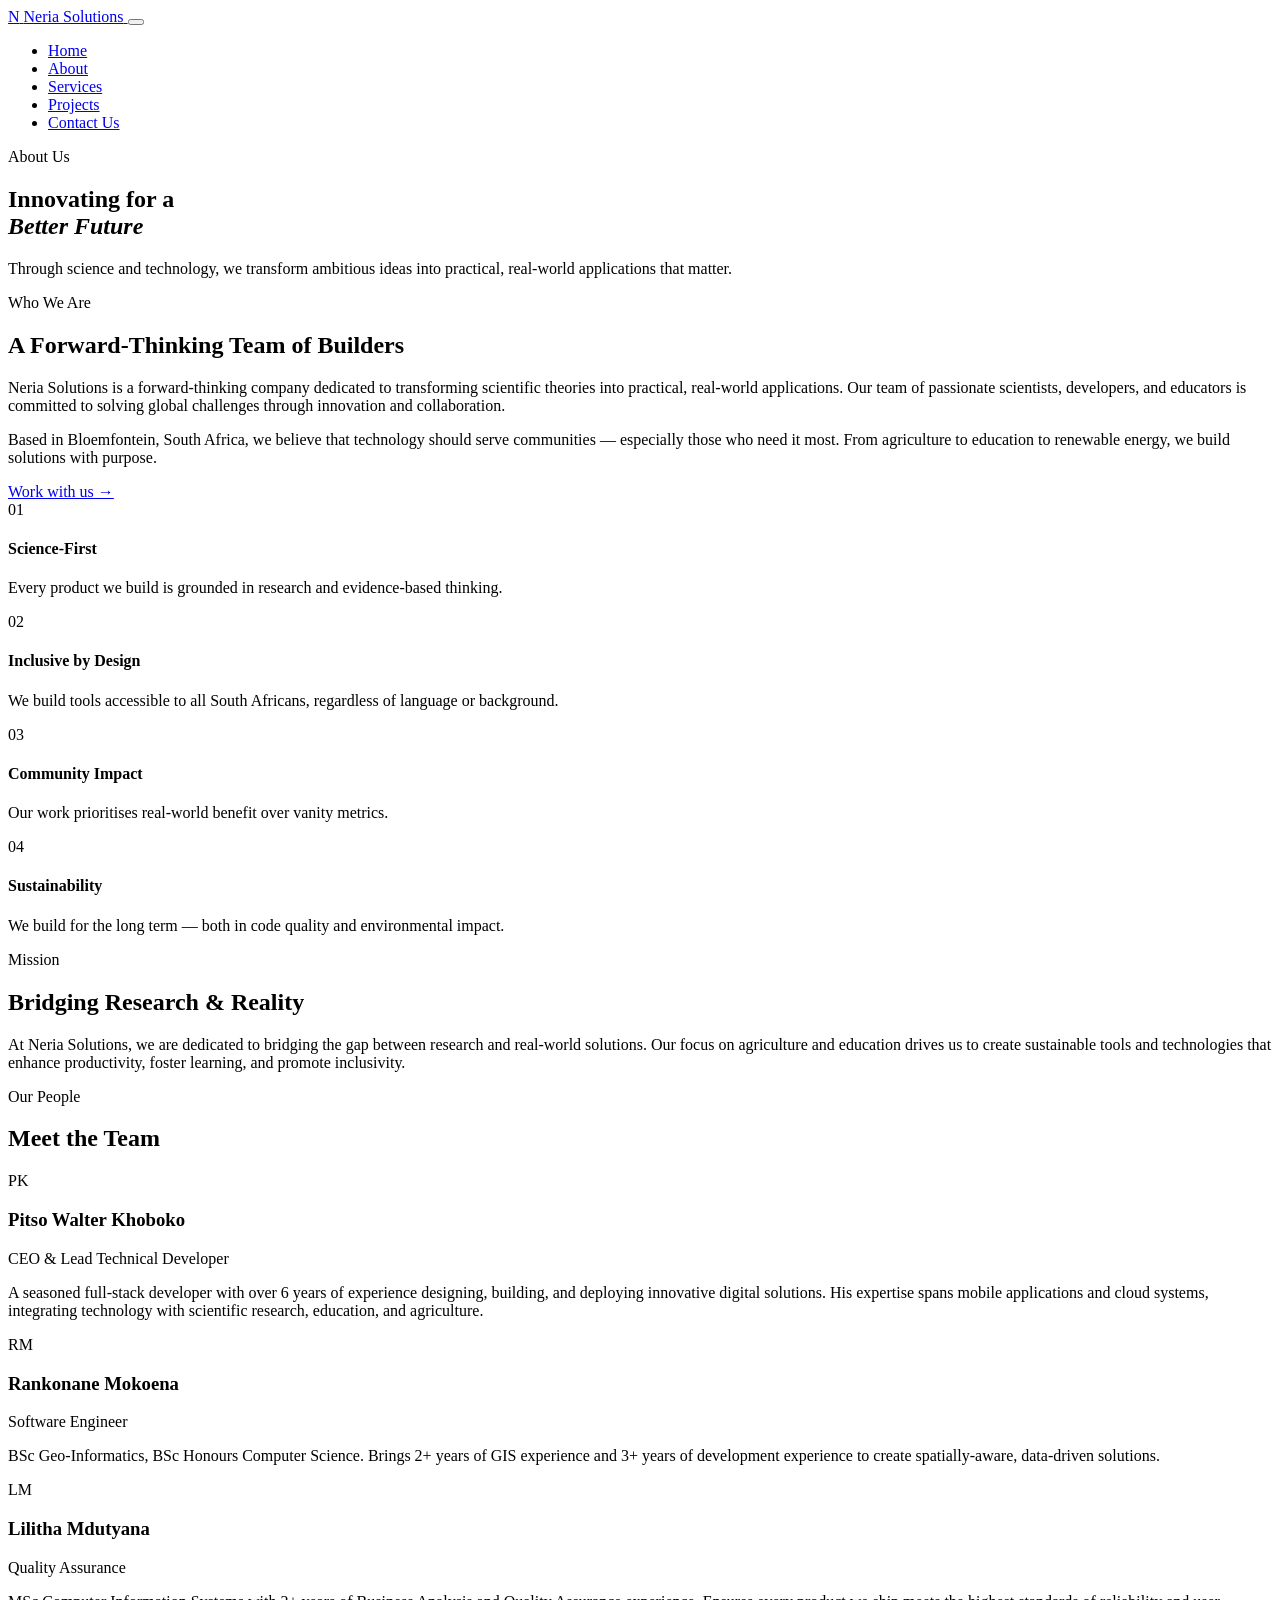
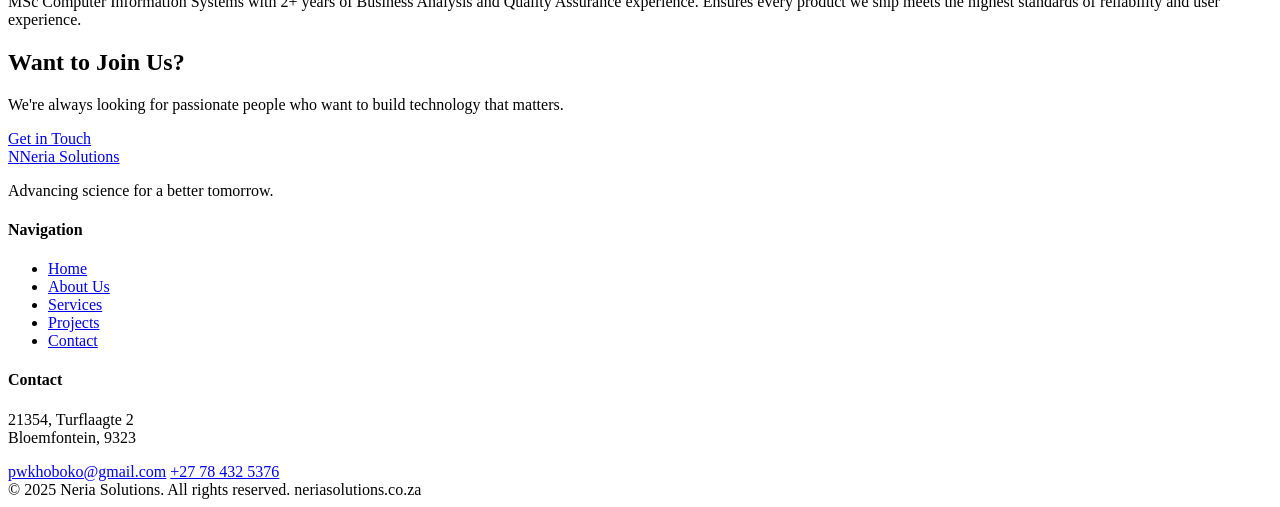
==== about.html @ 93ab5133 "Update about.html" ====
<!DOCTYPE html>
<html lang="en">
<head>
  <meta charset="UTF-8" />
  <meta name="viewport" content="width=device-width, initial-scale=1.0"/>
  <title>About Us — Neria Solutions</title>
  <link rel="preconnect" href="https://fonts.googleapis.com">
  <link href="https://fonts.googleapis.com/css2?family=Cormorant+Garamond:wght@300;400;600&family=DM+Sans:wght@300;400;500&family=DM+Mono:wght@400&display=swap" rel="stylesheet">
  <link rel="stylesheet" href="styles.css">
</head>
<body>

  <nav class="nav" id="nav">
    <a href="index.html" class="nav-logo">
      <span class="logo-mark">N</span>
      <span class="logo-text">Neria Solutions</span>
    </a>
    <button class="nav-toggle" id="navToggle" aria-label="Menu">
      <span></span><span></span><span></span>
    </button>
    <ul class="nav-links" id="navLinks">
      <li><a href="index.html">Home</a></li>
      <li><a href="about.html" class="active">About</a></li>
      <li><a href="services.html">Services</a></li>
      <li><a href="projects.html">Projects</a></li>
      <li><a href="contact.html" class="nav-cta">Contact Us</a></li>
    </ul>
  </nav>

  <section class="page-hero">
    <div class="container">
      <div class="page-hero-eyebrow">
        <span class="label-line"></span>
        About Us
      </div>
      <h1>Innovating for a<br><em>Better Future</em></h1>
      <p class="page-hero-sub">Through science and technology, we transform ambitious ideas into practical, real-world applications that matter.</p>
    </div>
  </section>

  <section class="about-section">
    <div class="container">
      <div class="about-intro-grid">
        <div class="about-intro-text">
          <div class="section-label"><span class="label-line"></span>Who We Are</div>
          <h2>A Forward-Thinking Team of Builders</h2>
          <p>Neria Solutions is a forward-thinking company dedicated to transforming scientific theories into practical, real-world applications. Our team of passionate scientists, developers, and educators is committed to solving global challenges through innovation and collaboration.</p>
          <p>Based in Bloemfontein, South Africa, we believe that technology should serve communities — especially those who need it most. From agriculture to education to renewable energy, we build solutions with purpose.</p>
          <a href="contact.html" class="text-link" style="margin-top: 8px;">Work with us →</a>
        </div>
        <div class="about-values">
          <div class="value-item">
            <span class="value-num">01</span>
            <div>
              <h4>Science-First</h4>
              <p>Every product we build is grounded in research and evidence-based thinking.</p>
            </div>
          </div>
          <div class="value-item">
            <span class="value-num">02</span>
            <div>
              <h4>Inclusive by Design</h4>
              <p>We build tools accessible to all South Africans, regardless of language or background.</p>
            </div>
          </div>
          <div class="value-item">
            <span class="value-num">03</span>
            <div>
              <h4>Community Impact</h4>
              <p>Our work prioritises real-world benefit over vanity metrics.</p>
            </div>
          </div>
          <div class="value-item">
            <span class="value-num">04</span>
            <div>
              <h4>Sustainability</h4>
              <p>We build for the long term — both in code quality and environmental impact.</p>
            </div>
          </div>
        </div>
      </div>
    </div>
  </section>

  <!-- MISSION -->
  <section class="mission" style="padding-top: 0;">
    <div class="container">
      <div class="mission-grid">
        <div class="mission-label">
          <span class="label-line"></span>
          Mission
        </div>
        <div class="mission-body">
          <h2 class="section-title">Bridging Research & Reality</h2>
          <p class="mission-text">
            At Neria Solutions, we are dedicated to bridging the gap between research and real-world solutions. Our focus on agriculture and education drives us to create sustainable tools and technologies that enhance productivity, foster learning, and promote inclusivity.
          </p>
        </div>
      </div>
    </div>
  </section>

  <!-- TEAM -->
  <section class="team-section">
    <div class="container">
      <div class="section-label"><span class="label-line"></span>Our People</div>
      <h2 class="section-title">Meet the Team</h2>
      <div class="team-grid">
        <div class="team-card">
          <div class="team-avatar">PK</div>
          <h3>Pitso Walter Khoboko</h3>
          <div class="team-role">CEO & Lead Technical Developer</div>
          <p>A seasoned full-stack developer with over 6 years of experience designing, building, and deploying innovative digital solutions. His expertise spans mobile applications and cloud systems, integrating technology with scientific research, education, and agriculture.</p>
        </div>
        <div class="team-card">
          <div class="team-avatar">RM</div>
          <h3>Rankonane Mokoena</h3>
          <div class="team-role">Software Engineer</div>
          <p>BSc Geo-Informatics, BSc Honours Computer Science. Brings 2+ years of GIS experience and 3+ years of development experience to create spatially-aware, data-driven solutions.</p>
        </div>
        <div class="team-card">
          <div class="team-avatar">LM</div>
          <h3>Lilitha Mdutyana</h3>
          <div class="team-role">Quality Assurance</div>
          <p>MSc Computer Information Systems with 2+ years of Business Analysis and Quality Assurance experience. Ensures every product we ship meets the highest standards of reliability and user experience.</p>
        </div>
      </div>
    </div>
  </section>

  <section class="cta-section">
    <div class="container">
      <div class="cta-box">
        <div class="cta-orb"></div>
        <h2>Want to Join Us?</h2>
        <p>We're always looking for passionate people who want to build technology that matters.</p>
        <a href="contact.html" class="btn-primary btn-light">Get in Touch</a>
      </div>
    </div>
  </section>

  <footer class="footer">
    <div class="container">
      <div class="footer-grid">
        <div class="footer-brand">
          <a href="index.html" class="nav-logo"><span class="logo-mark">N</span><span class="logo-text">Neria Solutions</span></a>
          <p>Advancing science for a better tomorrow.</p>
        </div>
        <div class="footer-links">
          <h4>Navigation</h4>
          <ul>
            <li><a href="index.html">Home</a></li>
            <li><a href="about.html">About Us</a></li>
            <li><a href="services.html">Services</a></li>
            <li><a href="projects.html">Projects</a></li>
            <li><a href="contact.html">Contact</a></li>
          </ul>
        </div>
        <div class="footer-contact">
          <h4>Contact</h4>
          <p>21354, Turflaagte 2<br>Bloemfontein, 9323</p>
          <a href="mailto:pwkhoboko@gmail.com">pwkhoboko@gmail.com</a>
          <a href="tel:+27784325376">+27 78 432 5376</a>
        </div>
      </div>
      <div class="footer-bottom">
        <span>© 2025 Neria Solutions. All rights reserved.</span>
        <span>neriasolutions.co.za</span>
      </div>
    </div>
  </footer>

  <script src="main.js"></script>
</body>
</html>
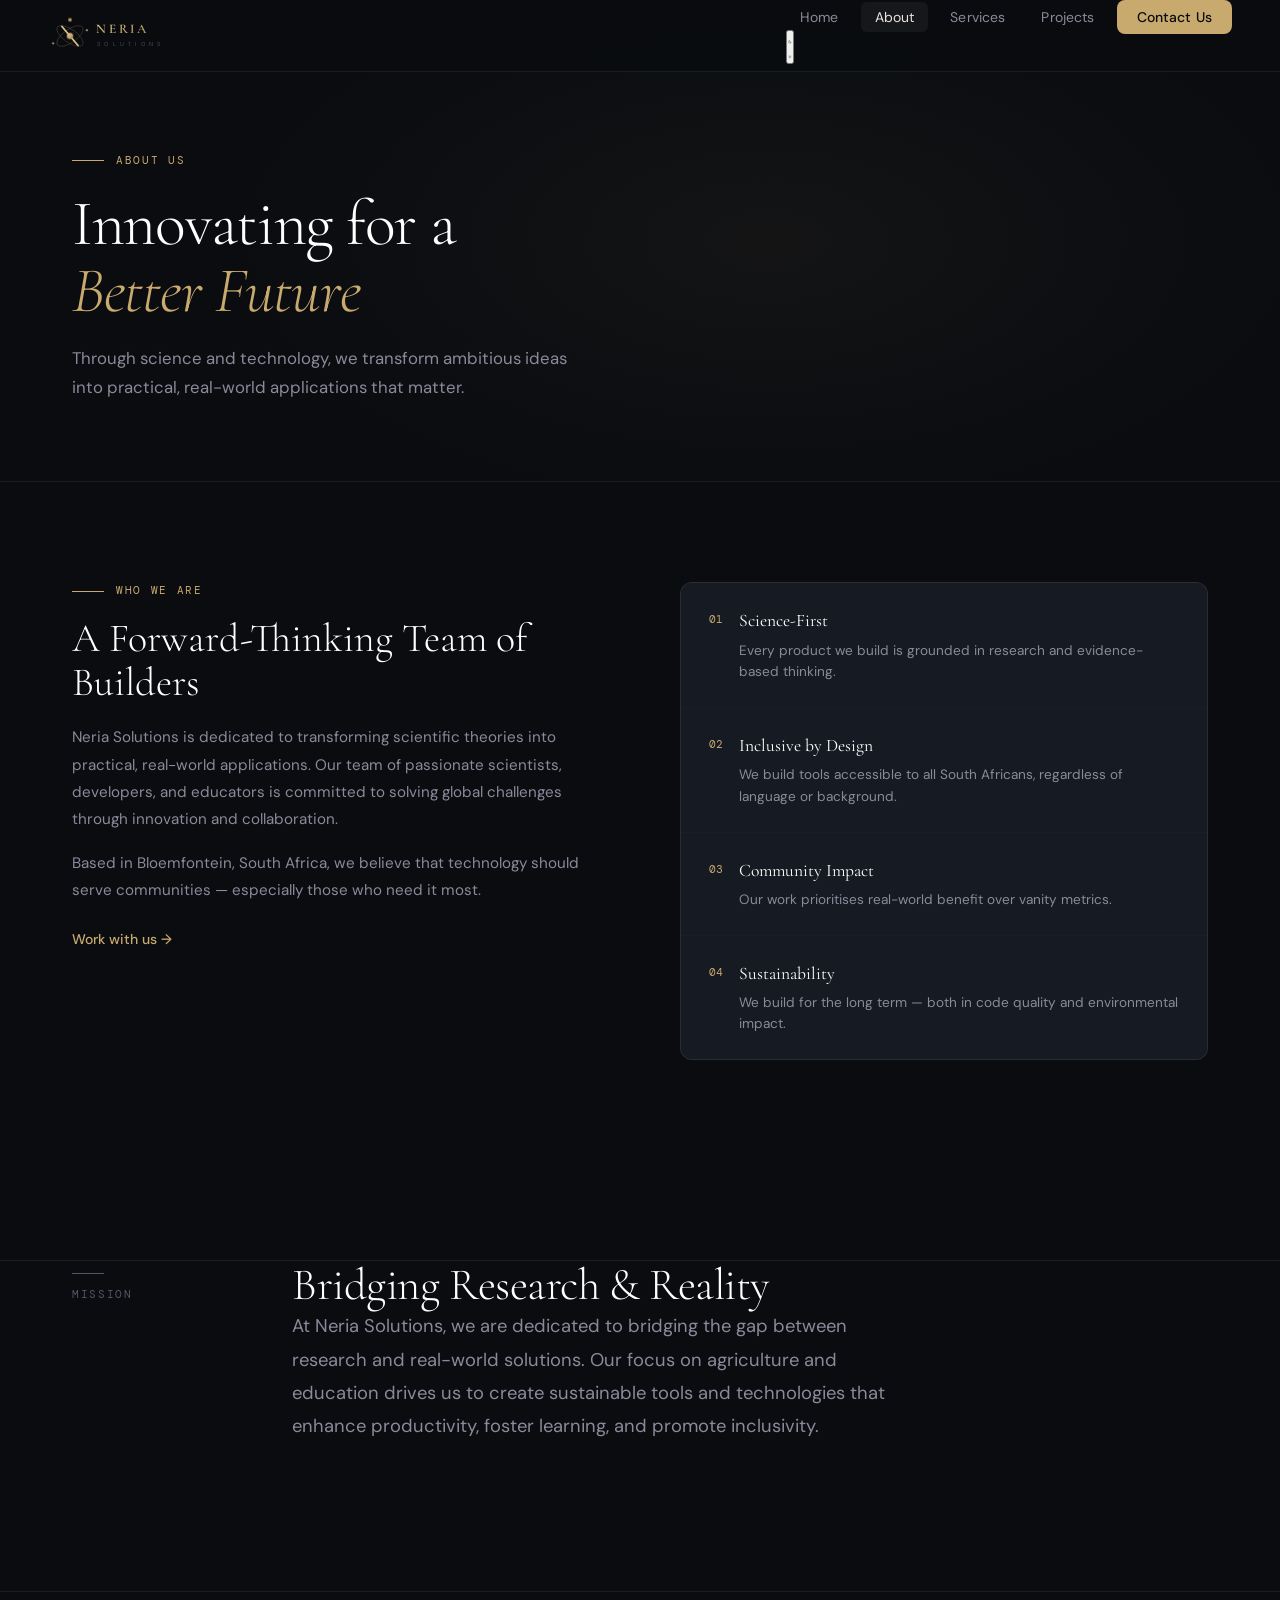
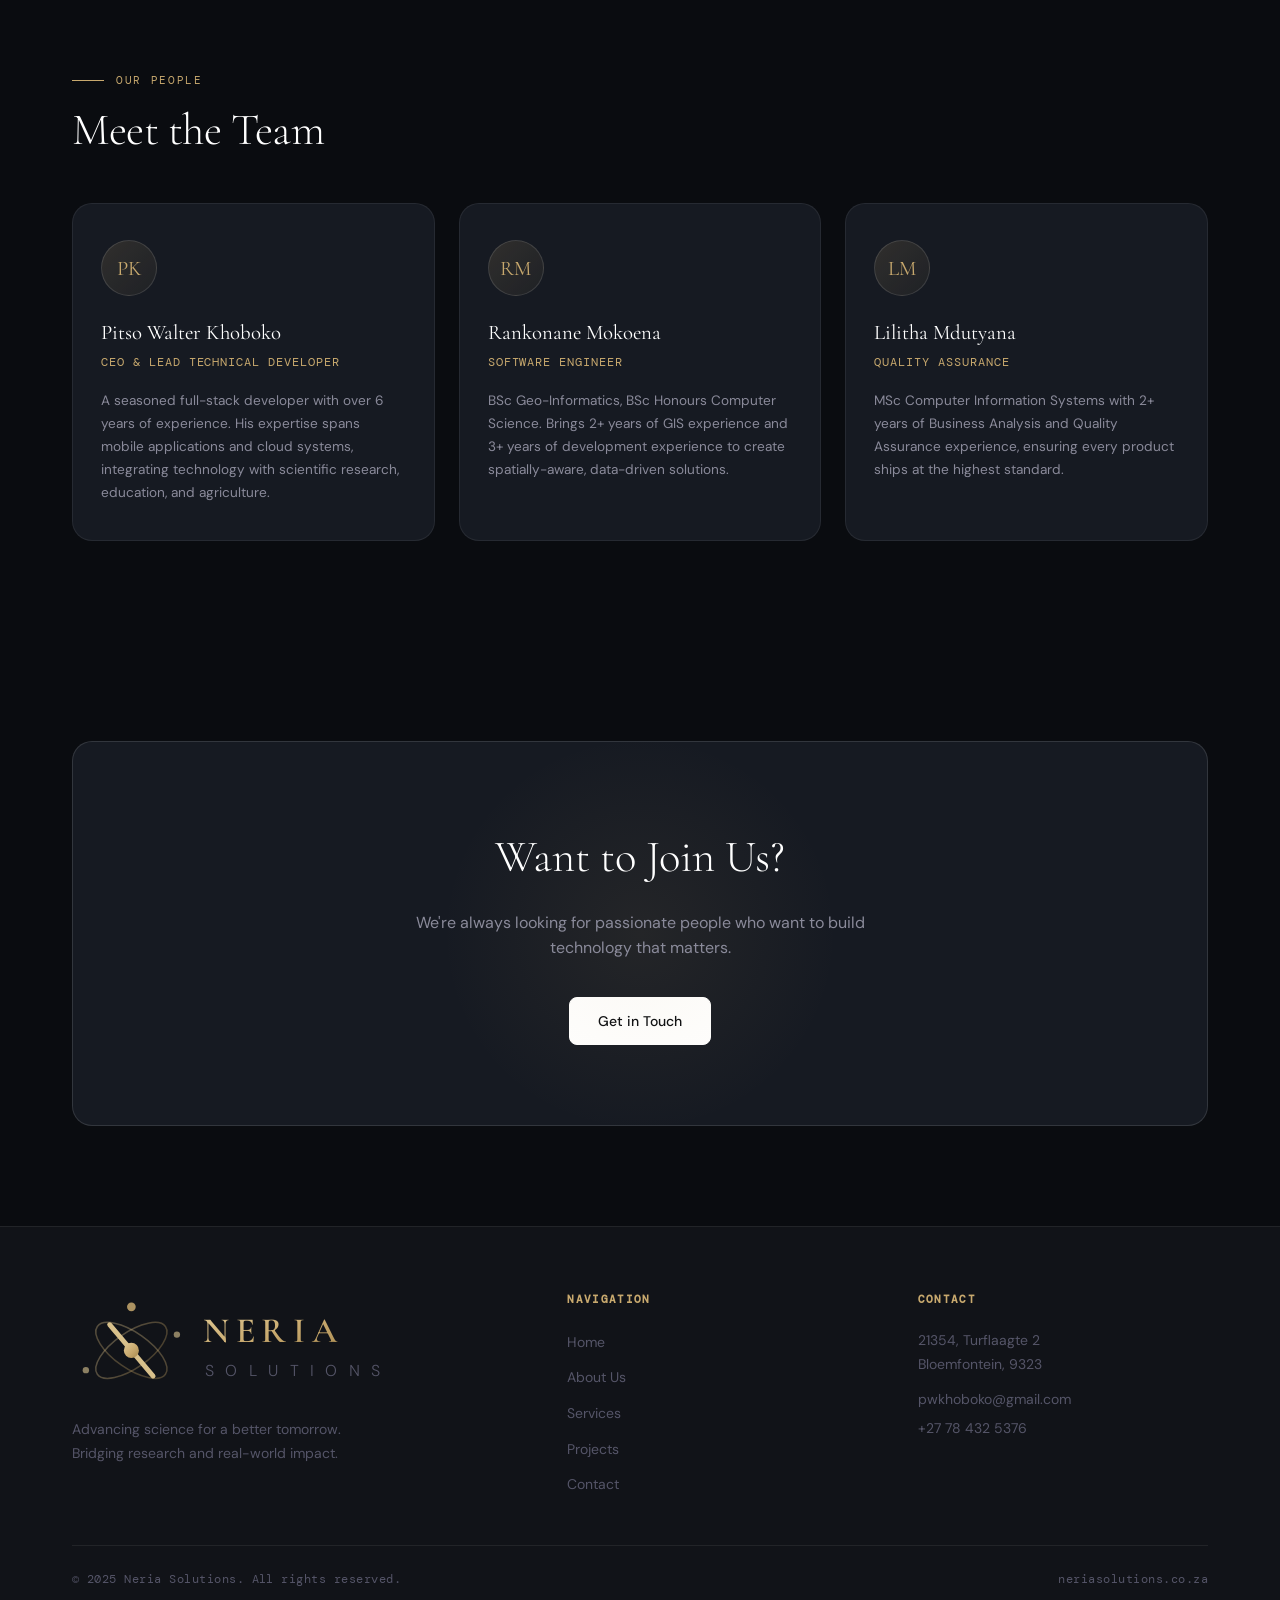
==== commit 9e642916: "Update about.html" ====
--- a/about.html
+++ b/about.html
@@ -1,38 +1,57 @@
 <!DOCTYPE html>
-<html lang="en">
+<html lang="en" data-theme="dark">
 <head>
-  <meta charset="UTF-8" />
+  <meta charset="UTF-8"/>
   <meta name="viewport" content="width=device-width, initial-scale=1.0"/>
   <title>About Us — Neria Solutions</title>
   <link rel="preconnect" href="https://fonts.googleapis.com">
-  <link href="https://fonts.googleapis.com/css2?family=Cormorant+Garamond:wght@300;400;600&family=DM+Sans:wght@300;400;500&family=DM+Mono:wght@400&display=swap" rel="stylesheet">
+  <link href="https://fonts.googleapis.com/css2?family=Cormorant+Garamond:ital,wght@0,300;0,400;0,600;1,300;1,400&family=DM+Sans:wght@300;400;500&family=DM+Mono:wght@400&display=swap" rel="stylesheet">
   <link rel="stylesheet" href="styles.css">
+  <script>
+    (function(){var t=localStorage.getItem('neria-theme');if(t)document.documentElement.setAttribute('data-theme',t);else if(!window.matchMedia('(prefers-color-scheme: dark)').matches)document.documentElement.setAttribute('data-theme','light');})();
+  </script>
 </head>
 <body>
-
   <nav class="nav" id="nav">
-    <a href="index.html" class="nav-logo">
-      <span class="logo-mark">N</span>
-      <span class="logo-text">Neria Solutions</span>
+    <a href="index.html" class="nav-logo" aria-label="Neria Solutions">
+      <svg xmlns="http://www.w3.org/2000/svg" viewBox="0 0 220 60" fill="none" style="height:44px;width:auto">
+        <defs>
+          <linearGradient id="g1" x1="0%" y1="0%" x2="100%" y2="100%"><stop offset="0%" stop-color="#e0c994"/><stop offset="55%" stop-color="#c8a96e"/><stop offset="100%" stop-color="#a8894e"/></linearGradient>
+          <linearGradient id="g2" x1="0%" y1="100%" x2="100%" y2="0%"><stop offset="0%" stop-color="#c8a96e"/><stop offset="100%" stop-color="#e8d8a8"/></linearGradient>
+          <filter id="glow2"><feGaussianBlur stdDeviation="1.2" result="blur"/><feMerge><feMergeNode in="blur"/><feMergeNode in="SourceGraphic"/></feMerge></filter>
+        </defs>
+        <ellipse cx="30" cy="30" rx="21" ry="9" stroke="url(#g1)" stroke-width="0.75" opacity="0.35" transform="rotate(-35 30 30)"/>
+        <ellipse cx="30" cy="30" rx="21" ry="9" stroke="url(#g1)" stroke-width="0.75" opacity="0.35" transform="rotate(35 30 30)"/>
+        <line x1="19" y1="17" x2="19" y2="43" stroke="url(#g1)" stroke-width="2.4" stroke-linecap="round"/>
+        <line x1="19" y1="17" x2="41" y2="43" stroke="url(#g2)" stroke-width="2.4" stroke-linecap="round"/>
+        <line x1="41" y1="17" x2="41" y2="43" stroke="url(#g1)" stroke-width="2.4" stroke-linecap="round"/>
+        <circle cx="30" cy="30" r="3.8" fill="url(#g1)" filter="url(#glow2)"/>
+        <circle cx="30" cy="8" r="2.2" fill="#c8a96e" opacity="0.85" filter="url(#glow2)"/>
+        <circle cx="53" cy="22" r="1.6" fill="#e0c994" opacity="0.6"/>
+        <circle cx="7" cy="40" r="1.6" fill="#e0c994" opacity="0.6"/>
+        <text x="66" y="26" font-family="'Cormorant Garamond',Georgia,serif" font-size="18" font-weight="600" letter-spacing="3.5" fill="url(#g1)">NERIA</text>
+        <line x1="66" y1="31" x2="210" y2="31" stroke="url(#g1)" stroke-width="0.4" opacity="0.45"/>
+        <text x="67" y="43" font-family="'DM Sans',Helvetica,sans-serif" font-size="8" font-weight="300" letter-spacing="5.8" fill="var(--text-dim)">SOLUTIONS</text>
+      </svg>
     </a>
-    <button class="nav-toggle" id="navToggle" aria-label="Menu">
-      <span></span><span></span><span></span>
-    </button>
-    <ul class="nav-links" id="navLinks">
-      <li><a href="index.html">Home</a></li>
-      <li><a href="about.html" class="active">About</a></li>
-      <li><a href="services.html">Services</a></li>
-      <li><a href="projects.html">Projects</a></li>
-      <li><a href="contact.html" class="nav-cta">Contact Us</a></li>
-    </ul>
+    <div class="nav-right">
+      <ul class="nav-links" id="navLinks">
+        <li><a href="index.html" >Home</a></li>
+        <li><a href="about.html" class="active">About</a></li>
+        <li><a href="services.html" >Services</a></li>
+        <li><a href="projects.html" >Projects</a></li>
+        <li><a href="contact.html" class="nav-cta">Contact Us</a></li>
+      </ul>
+      <button class="theme-toggle" aria-label="Toggle theme">
+        <svg class="icon-moon" viewBox="0 0 24 24" fill="none" stroke="currentColor" stroke-width="1.8"><path d="M21 12.79A9 9 0 1111.21 3 7 7 0 0021 12.79z"/></svg>
+        <svg class="icon-sun" viewBox="0 0 24 24" fill="none" stroke="currentColor" stroke-width="1.8"><circle cx="12" cy="12" r="5"/><line x1="12" y1="1" x2="12" y2="3"/><line x1="12" y1="21" x2="12" y2="23"/><line x1="4.22" y1="4.22" x2="5.64" y2="5.64"/><line x1="18.36" y1="18.36" x2="19.78" y2="19.78"/><line x1="1" y1="12" x2="3" y2="12"/><line x1="21" y1="12" x2="23" y2="12"/><line x1="4.22" y1="19.78" x2="5.64" y2="18.36"/><line x1="18.36" y1="5.64" x2="19.78" y2="4.22"/></svg>
+      </button>
+      <button class="nav-toggle" id="navToggle" aria-label="Menu"><span></span><span></span><span></span></button>
+    </div>
   </nav>
-
   <section class="page-hero">
     <div class="container">
-      <div class="page-hero-eyebrow">
-        <span class="label-line"></span>
-        About Us
-      </div>
+      <div class="page-hero-eyebrow"><span class="label-line"></span>About Us</div>
       <h1>Innovating for a<br><em>Better Future</em></h1>
       <p class="page-hero-sub">Through science and technology, we transform ambitious ideas into practical, real-world applications that matter.</p>
     </div>
@@ -44,63 +63,32 @@
         <div class="about-intro-text">
           <div class="section-label"><span class="label-line"></span>Who We Are</div>
           <h2>A Forward-Thinking Team of Builders</h2>
-          <p>Neria Solutions is a forward-thinking company dedicated to transforming scientific theories into practical, real-world applications. Our team of passionate scientists, developers, and educators is committed to solving global challenges through innovation and collaboration.</p>
-          <p>Based in Bloemfontein, South Africa, we believe that technology should serve communities — especially those who need it most. From agriculture to education to renewable energy, we build solutions with purpose.</p>
-          <a href="contact.html" class="text-link" style="margin-top: 8px;">Work with us →</a>
+          <p>Neria Solutions is dedicated to transforming scientific theories into practical, real-world applications. Our team of passionate scientists, developers, and educators is committed to solving global challenges through innovation and collaboration.</p>
+          <p>Based in Bloemfontein, South Africa, we believe that technology should serve communities — especially those who need it most.</p>
+          <a href="contact.html" class="text-link" style="margin-top:8px">Work with us →</a>
         </div>
         <div class="about-values">
-          <div class="value-item">
-            <span class="value-num">01</span>
-            <div>
-              <h4>Science-First</h4>
-              <p>Every product we build is grounded in research and evidence-based thinking.</p>
-            </div>
-          </div>
-          <div class="value-item">
-            <span class="value-num">02</span>
-            <div>
-              <h4>Inclusive by Design</h4>
-              <p>We build tools accessible to all South Africans, regardless of language or background.</p>
-            </div>
-          </div>
-          <div class="value-item">
-            <span class="value-num">03</span>
-            <div>
-              <h4>Community Impact</h4>
-              <p>Our work prioritises real-world benefit over vanity metrics.</p>
-            </div>
-          </div>
-          <div class="value-item">
-            <span class="value-num">04</span>
-            <div>
-              <h4>Sustainability</h4>
-              <p>We build for the long term — both in code quality and environmental impact.</p>
-            </div>
-          </div>
+          <div class="value-item"><span class="value-num">01</span><div><h4>Science-First</h4><p>Every product we build is grounded in research and evidence-based thinking.</p></div></div>
+          <div class="value-item"><span class="value-num">02</span><div><h4>Inclusive by Design</h4><p>We build tools accessible to all South Africans, regardless of language or background.</p></div></div>
+          <div class="value-item"><span class="value-num">03</span><div><h4>Community Impact</h4><p>Our work prioritises real-world benefit over vanity metrics.</p></div></div>
+          <div class="value-item"><span class="value-num">04</span><div><h4>Sustainability</h4><p>We build for the long term — both in code quality and environmental impact.</p></div></div>
         </div>
       </div>
     </div>
   </section>
 
-  <!-- MISSION -->
-  <section class="mission" style="padding-top: 0;">
+  <section class="mission" style="padding-top:0">
     <div class="container">
       <div class="mission-grid">
-        <div class="mission-label">
-          <span class="label-line"></span>
-          Mission
-        </div>
+        <div class="mission-label"><span class="label-line"></span>Mission</div>
         <div class="mission-body">
           <h2 class="section-title">Bridging Research & Reality</h2>
-          <p class="mission-text">
-            At Neria Solutions, we are dedicated to bridging the gap between research and real-world solutions. Our focus on agriculture and education drives us to create sustainable tools and technologies that enhance productivity, foster learning, and promote inclusivity.
-          </p>
+          <p class="mission-text">At Neria Solutions, we are dedicated to bridging the gap between research and real-world solutions. Our focus on agriculture and education drives us to create sustainable tools and technologies that enhance productivity, foster learning, and promote inclusivity.</p>
         </div>
       </div>
     </div>
   </section>
 
-  <!-- TEAM -->
   <section class="team-section">
     <div class="container">
       <div class="section-label"><span class="label-line"></span>Our People</div>
@@ -110,7 +98,7 @@
           <div class="team-avatar">PK</div>
           <h3>Pitso Walter Khoboko</h3>
           <div class="team-role">CEO & Lead Technical Developer</div>
-          <p>A seasoned full-stack developer with over 6 years of experience designing, building, and deploying innovative digital solutions. His expertise spans mobile applications and cloud systems, integrating technology with scientific research, education, and agriculture.</p>
+          <p>A seasoned full-stack developer with over 6 years of experience. His expertise spans mobile applications and cloud systems, integrating technology with scientific research, education, and agriculture.</p>
         </div>
         <div class="team-card">
           <div class="team-avatar">RM</div>
@@ -122,7 +110,7 @@
           <div class="team-avatar">LM</div>
           <h3>Lilitha Mdutyana</h3>
           <div class="team-role">Quality Assurance</div>
-          <p>MSc Computer Information Systems with 2+ years of Business Analysis and Quality Assurance experience. Ensures every product we ship meets the highest standards of reliability and user experience.</p>
+          <p>MSc Computer Information Systems with 2+ years of Business Analysis and Quality Assurance experience, ensuring every product ships at the highest standard.</p>
         </div>
       </div>
     </div>
@@ -143,8 +131,24 @@
     <div class="container">
       <div class="footer-grid">
         <div class="footer-brand">
-          <a href="index.html" class="nav-logo"><span class="logo-mark">N</span><span class="logo-text">Neria Solutions</span></a>
-          <p>Advancing science for a better tomorrow.</p>
+          <a href="index.html" aria-label="Neria Solutions">
+            <svg xmlns="http://www.w3.org/2000/svg" viewBox="0 0 220 60" fill="none" class="footer-logo">
+              <defs><linearGradient id="fg1" x1="0%" y1="0%" x2="100%" y2="100%"><stop offset="0%" stop-color="#e0c994"/><stop offset="55%" stop-color="#c8a96e"/><stop offset="100%" stop-color="#a8894e"/></linearGradient><linearGradient id="fg2" x1="0%" y1="100%" x2="100%" y2="0%"><stop offset="0%" stop-color="#c8a96e"/><stop offset="100%" stop-color="#e8d8a8"/></linearGradient></defs>
+              <ellipse cx="30" cy="30" rx="21" ry="9" stroke="url(#fg1)" stroke-width="0.75" opacity="0.35" transform="rotate(-35 30 30)"/>
+              <ellipse cx="30" cy="30" rx="21" ry="9" stroke="url(#fg1)" stroke-width="0.75" opacity="0.35" transform="rotate(35 30 30)"/>
+              <line x1="19" y1="17" x2="19" y2="43" stroke="url(#fg1)" stroke-width="2.4" stroke-linecap="round"/>
+              <line x1="19" y1="17" x2="41" y2="43" stroke="url(#fg2)" stroke-width="2.4" stroke-linecap="round"/>
+              <line x1="41" y1="17" x2="41" y2="43" stroke="url(#fg1)" stroke-width="2.4" stroke-linecap="round"/>
+              <circle cx="30" cy="30" r="3.8" fill="url(#fg1)"/>
+              <circle cx="30" cy="8" r="2.2" fill="#c8a96e" opacity="0.85"/>
+              <circle cx="53" cy="22" r="1.6" fill="#e0c994" opacity="0.6"/>
+              <circle cx="7" cy="40" r="1.6" fill="#e0c994" opacity="0.6"/>
+              <text x="66" y="26" font-family="'Cormorant Garamond',Georgia,serif" font-size="18" font-weight="600" letter-spacing="3.5" fill="url(#fg1)">NERIA</text>
+              <line x1="66" y1="31" x2="210" y2="31" stroke="url(#fg1)" stroke-width="0.4" opacity="0.45"/>
+              <text x="67" y="43" font-family="'DM Sans',Helvetica,sans-serif" font-size="8" font-weight="300" letter-spacing="5.8" fill="var(--text-dim)">SOLUTIONS</text>
+            </svg>
+          </a>
+          <p>Advancing science for a better tomorrow. Bridging research and real-world impact.</p>
         </div>
         <div class="footer-links">
           <h4>Navigation</h4>
@@ -169,7 +173,6 @@
       </div>
     </div>
   </footer>
-
   <script src="main.js"></script>
 </body>
 </html>
--- a/styles.css
+++ b/styles.css
@@ -0,0 +1,1096 @@
+/* ============================================
+   NERIA SOLUTIONS — Professional Redesign
+   Aesthetic: Refined Scientific Luxury
+   Fonts: Cormorant Garamond + DM Sans
+   Theme: Deep Midnight + Warm Gold
+   ============================================ */
+
+*, *::before, *::after { box-sizing: border-box; margin: 0; padding: 0; }
+
+:root {
+  --midnight: #0a0c10;
+  --deep: #111318;
+  --surface: #161a22;
+  --surface-2: #1e2330;
+  --border: rgba(255,255,255,0.07);
+  --border-light: rgba(255,255,255,0.12);
+  --gold: #c8a96e;
+  --gold-light: #e0c994;
+  --gold-dim: rgba(200, 169, 110, 0.15);
+  --text: #e8e4dc;
+  --text-muted: #8a8a9a;
+  --text-dim: #555568;
+  --white: #ffffff;
+  --green: #4ecb7a;
+  --green-dim: rgba(78, 203, 122, 0.12);
+
+  --font-display: 'Cormorant Garamond', Georgia, serif;
+  --font-body: 'DM Sans', sans-serif;
+  --font-mono: 'DM Mono', monospace;
+
+  --nav-h: 72px;
+  --max-w: 1200px;
+  --radius: 12px;
+  --radius-lg: 20px;
+  --transition: 0.3s cubic-bezier(0.4, 0, 0.2, 1);
+}
+
+html { scroll-behavior: smooth; }
+
+body {
+  background: var(--midnight);
+  color: var(--text);
+  font-family: var(--font-body);
+  font-size: 16px;
+  line-height: 1.6;
+  overflow-x: hidden;
+}
+
+a { text-decoration: none; color: inherit; }
+img { max-width: 100%; display: block; }
+
+/* ---- SCROLLBAR ---- */
+::-webkit-scrollbar { width: 4px; }
+::-webkit-scrollbar-track { background: var(--midnight); }
+::-webkit-scrollbar-thumb { background: var(--gold-dim); border-radius: 2px; }
+
+/* ---- CONTAINER ---- */
+.container { max-width: var(--max-w); margin: 0 auto; padding: 0 32px; }
+
+/* ============================
+   NAVIGATION
+   ============================ */
+.nav {
+  position: fixed; top: 0; left: 0; right: 0; z-index: 100;
+  height: var(--nav-h);
+  display: flex; align-items: center; justify-content: space-between;
+  padding: 0 48px;
+  background: rgba(10, 12, 16, 0.85);
+  backdrop-filter: blur(20px);
+  border-bottom: 1px solid var(--border);
+  transition: var(--transition);
+}
+.nav.scrolled { background: rgba(10, 12, 16, 0.97); }
+
+.nav-logo {
+  display: flex; align-items: center; gap: 10px;
+  font-family: var(--font-display);
+  font-size: 1.25rem;
+  font-weight: 600;
+  letter-spacing: 0.02em;
+  color: var(--text);
+  transition: color var(--transition);
+}
+.nav-logo:hover { color: var(--gold); }
+
+.logo-mark {
+  width: 36px; height: 36px;
+  background: linear-gradient(135deg, var(--gold), var(--gold-light));
+  color: var(--midnight);
+  border-radius: 8px;
+  display: flex; align-items: center; justify-content: center;
+  font-weight: 600; font-size: 1rem;
+  font-family: var(--font-display);
+  flex-shrink: 0;
+}
+
+.nav-links {
+  display: flex; align-items: center; gap: 8px;
+  list-style: none;
+}
+.nav-links a {
+  font-size: 0.875rem;
+  font-weight: 400;
+  color: var(--text-muted);
+  padding: 6px 14px;
+  border-radius: 6px;
+  transition: var(--transition);
+  letter-spacing: 0.01em;
+}
+.nav-links a:hover, .nav-links a.active { color: var(--text); }
+.nav-links a.active { background: rgba(255,255,255,0.05); }
+
+.nav-cta {
+  background: var(--gold) !important;
+  color: var(--midnight) !important;
+  font-weight: 500 !important;
+  padding: 8px 20px !important;
+  border-radius: 8px !important;
+}
+.nav-cta:hover { background: var(--gold-light) !important; transform: translateY(-1px); }
+
+.nav-toggle {
+  display: none;
+  flex-direction: column; gap: 5px;
+  background: none; border: none; cursor: pointer; padding: 4px;
+}
+.nav-toggle span {
+  display: block; width: 22px; height: 1.5px;
+  background: var(--text); border-radius: 2px;
+  transition: var(--transition);
+}
+
+/* ============================
+   HERO
+   ============================ */
+.hero {
+  min-height: 100vh;
+  display: flex; align-items: center;
+  position: relative;
+  overflow: hidden;
+  padding: calc(var(--nav-h) + 60px) 48px 80px;
+}
+
+.hero-bg {
+  position: absolute; inset: 0;
+  pointer-events: none;
+}
+
+.hero-orb {
+  position: absolute;
+  border-radius: 50%;
+  filter: blur(80px);
+  animation: orbFloat 8s ease-in-out infinite alternate;
+}
+.orb-1 {
+  width: 600px; height: 600px;
+  background: radial-gradient(circle, rgba(200,169,110,0.12) 0%, transparent 70%);
+  top: -100px; right: -100px;
+}
+.orb-2 {
+  width: 400px; height: 400px;
+  background: radial-gradient(circle, rgba(78,203,122,0.06) 0%, transparent 70%);
+  bottom: 0; left: 10%;
+  animation-delay: -4s;
+}
+
+@keyframes orbFloat {
+  from { transform: translate(0, 0) scale(1); }
+  to { transform: translate(20px, -30px) scale(1.05); }
+}
+
+.hero-grid {
+  position: absolute; inset: 0;
+  background-image:
+    linear-gradient(var(--border) 1px, transparent 1px),
+    linear-gradient(90deg, var(--border) 1px, transparent 1px);
+  background-size: 60px 60px;
+  mask-image: radial-gradient(ellipse 80% 60% at 50% 50%, black 0%, transparent 100%);
+}
+
+.hero-content {
+  position: relative;
+  max-width: 700px;
+  animation: fadeUp 0.9s cubic-bezier(0.4, 0, 0.2, 1) both;
+}
+
+@keyframes fadeUp {
+  from { opacity: 0; transform: translateY(30px); }
+  to { opacity: 1; transform: translateY(0); }
+}
+
+.hero-eyebrow {
+  display: flex; align-items: center; gap: 10px;
+  font-family: var(--font-mono);
+  font-size: 0.75rem;
+  letter-spacing: 0.12em;
+  text-transform: uppercase;
+  color: var(--gold);
+  margin-bottom: 28px;
+  animation: fadeUp 0.9s 0.1s both;
+}
+.dot {
+  width: 6px; height: 6px;
+  background: var(--green);
+  border-radius: 50%;
+  box-shadow: 0 0 8px var(--green);
+  animation: pulse 2s infinite;
+}
+@keyframes pulse {
+  0%, 100% { opacity: 1; transform: scale(1); }
+  50% { opacity: 0.6; transform: scale(1.3); }
+}
+
+.hero-title {
+  font-family: var(--font-display);
+  font-size: clamp(3rem, 6vw, 5.5rem);
+  font-weight: 300;
+  line-height: 1.05;
+  letter-spacing: -0.02em;
+  color: var(--white);
+  margin-bottom: 24px;
+  animation: fadeUp 0.9s 0.2s both;
+}
+.hero-title em {
+  font-style: italic;
+  color: var(--gold);
+  font-weight: 300;
+}
+
+.hero-sub {
+  font-size: 1.1rem;
+  color: var(--text-muted);
+  max-width: 520px;
+  line-height: 1.7;
+  margin-bottom: 40px;
+  animation: fadeUp 0.9s 0.3s both;
+}
+
+.hero-actions {
+  display: flex; align-items: center; gap: 20px;
+  flex-wrap: wrap;
+  animation: fadeUp 0.9s 0.4s both;
+}
+
+.hero-scroll {
+  position: absolute;
+  bottom: 40px; left: 48px;
+  display: flex; align-items: center; gap: 12px;
+  font-family: var(--font-mono);
+  font-size: 0.7rem;
+  letter-spacing: 0.1em;
+  text-transform: uppercase;
+  color: var(--text-dim);
+}
+.scroll-line {
+  width: 40px; height: 1px;
+  background: var(--text-dim);
+  position: relative; overflow: hidden;
+}
+.scroll-line::after {
+  content: '';
+  position: absolute;
+  top: 0; left: -100%;
+  width: 100%; height: 100%;
+  background: var(--gold);
+  animation: scanLine 2s ease-in-out infinite;
+}
+@keyframes scanLine {
+  0% { left: -100%; }
+  100% { left: 100%; }
+}
+
+/* ============================
+   BUTTONS
+   ============================ */
+.btn-primary {
+  display: inline-flex; align-items: center;
+  background: var(--gold);
+  color: var(--midnight);
+  font-family: var(--font-body);
+  font-size: 0.875rem;
+  font-weight: 500;
+  padding: 12px 28px;
+  border-radius: 8px;
+  transition: var(--transition);
+  border: 1px solid var(--gold);
+}
+.btn-primary:hover {
+  background: var(--gold-light);
+  transform: translateY(-2px);
+  box-shadow: 0 8px 30px rgba(200, 169, 110, 0.3);
+}
+.btn-primary.btn-light {
+  background: var(--white);
+  color: var(--midnight);
+  border-color: var(--white);
+}
+.btn-primary.btn-light:hover {
+  background: var(--text);
+  box-shadow: 0 8px 30px rgba(255,255,255,0.2);
+}
+
+.btn-ghost {
+  display: inline-flex; align-items: center;
+  color: var(--text-muted);
+  font-size: 0.875rem;
+  font-weight: 400;
+  padding: 12px 4px;
+  transition: var(--transition);
+  border-bottom: 1px solid transparent;
+}
+.btn-ghost:hover { color: var(--text); border-bottom-color: var(--gold); }
+
+.text-link {
+  display: inline-flex; align-items: center;
+  color: var(--gold);
+  font-size: 0.875rem;
+  font-weight: 500;
+  transition: var(--transition);
+  gap: 6px;
+}
+.text-link:hover { gap: 10px; }
+
+/* ============================
+   LABELS
+   ============================ */
+.section-label {
+  display: flex; align-items: center; gap: 12px;
+  font-family: var(--font-mono);
+  font-size: 0.7rem;
+  letter-spacing: 0.15em;
+  text-transform: uppercase;
+  color: var(--gold);
+  margin-bottom: 16px;
+}
+.label-line {
+  display: block;
+  width: 32px; height: 1px;
+  background: var(--gold);
+}
+
+.section-title {
+  font-family: var(--font-display);
+  font-size: clamp(2rem, 3.5vw, 3rem);
+  font-weight: 300;
+  letter-spacing: -0.01em;
+  line-height: 1.1;
+  color: var(--white);
+}
+
+.section-header {
+  margin-bottom: 56px;
+}
+
+.section-footer {
+  margin-top: 48px;
+  text-align: center;
+}
+
+/* ============================
+   MISSION
+   ============================ */
+.mission {
+  padding: 120px 0;
+  border-top: 1px solid var(--border);
+}
+
+.mission-grid {
+  display: grid;
+  grid-template-columns: 160px 1fr;
+  gap: 60px;
+  align-items: start;
+}
+
+.mission-label {
+  display: flex; flex-direction: column; align-items: flex-start; gap: 12px;
+  font-family: var(--font-mono);
+  font-size: 0.7rem;
+  letter-spacing: 0.15em;
+  text-transform: uppercase;
+  color: var(--text-dim);
+  padding-top: 12px;
+}
+.mission-label .label-line { background: var(--text-dim); }
+
+.mission-text {
+  font-size: 1.15rem;
+  color: var(--text-muted);
+  line-height: 1.8;
+  margin-bottom: 28px;
+  max-width: 620px;
+}
+
+/* ============================
+   SERVICES PREVIEW
+   ============================ */
+.services-preview {
+  padding: 100px 0;
+  background: var(--deep);
+  border-top: 1px solid var(--border);
+  border-bottom: 1px solid var(--border);
+}
+
+.services-grid {
+  display: grid;
+  grid-template-columns: repeat(3, 1fr);
+  gap: 1px;
+  background: var(--border);
+  border: 1px solid var(--border);
+  border-radius: var(--radius-lg);
+  overflow: hidden;
+}
+
+.service-card {
+  display: flex; flex-direction: column;
+  background: var(--surface);
+  padding: 44px 36px;
+  transition: var(--transition);
+  position: relative;
+  overflow: hidden;
+}
+.service-card::before {
+  content: '';
+  position: absolute;
+  top: 0; left: 0; right: 0;
+  height: 2px;
+  background: linear-gradient(90deg, transparent, var(--gold), transparent);
+  opacity: 0;
+  transition: var(--transition);
+}
+.service-card:hover { background: var(--surface-2); }
+.service-card:hover::before { opacity: 1; }
+.service-card--accent { background: var(--surface-2); }
+
+.service-icon {
+  width: 48px; height: 48px;
+  background: var(--gold-dim);
+  border-radius: 10px;
+  display: flex; align-items: center; justify-content: center;
+  margin-bottom: 24px;
+  color: var(--gold);
+}
+.service-icon svg { width: 22px; height: 22px; }
+
+.service-card h3 {
+  font-family: var(--font-display);
+  font-size: 1.5rem;
+  font-weight: 400;
+  color: var(--white);
+  margin-bottom: 12px;
+}
+.service-card p {
+  font-size: 0.9rem;
+  color: var(--text-muted);
+  line-height: 1.7;
+  flex-grow: 1;
+}
+.card-arrow {
+  display: inline-block;
+  color: var(--gold);
+  margin-top: 24px;
+  font-size: 1.1rem;
+  transition: var(--transition);
+}
+.service-card:hover .card-arrow { transform: translateX(6px); }
+
+/* ============================
+   STATS
+   ============================ */
+.stats {
+  padding: 80px 0;
+}
+
+.stats-grid {
+  display: flex; align-items: center; justify-content: center;
+  gap: 0;
+}
+
+.stat {
+  display: flex; flex-direction: column; align-items: center;
+  padding: 0 60px;
+  text-align: center;
+}
+.stat-number {
+  font-family: var(--font-display);
+  font-size: 3rem;
+  font-weight: 300;
+  color: var(--white);
+  line-height: 1;
+  margin-bottom: 8px;
+}
+.stat-label {
+  font-size: 0.75rem;
+  letter-spacing: 0.08em;
+  text-transform: uppercase;
+  color: var(--text-dim);
+}
+.stat-divider {
+  width: 1px; height: 60px;
+  background: var(--border-light);
+  flex-shrink: 0;
+}
+
+/* ============================
+   PROJECTS PREVIEW
+   ============================ */
+.projects-preview {
+  padding: 100px 0;
+  background: var(--deep);
+  border-top: 1px solid var(--border);
+  border-bottom: 1px solid var(--border);
+}
+
+.projects-list {
+  display: grid; gap: 1px;
+  background: var(--border);
+  border: 1px solid var(--border);
+  border-radius: var(--radius-lg);
+  overflow: hidden;
+}
+
+.project-item {
+  background: var(--surface);
+  padding: 36px 40px;
+  display: flex; flex-direction: column; gap: 10px;
+  transition: var(--transition);
+  position: relative;
+}
+.project-item:hover { background: var(--surface-2); padding-left: 48px; }
+
+.project-status {
+  display: inline-flex; align-items: center; gap: 6px;
+  font-family: var(--font-mono);
+  font-size: 0.68rem;
+  letter-spacing: 0.1em;
+  text-transform: uppercase;
+  padding: 4px 10px;
+  border-radius: 20px;
+  width: fit-content;
+}
+.project-status::before {
+  content: ''; width: 5px; height: 5px;
+  border-radius: 50%;
+}
+.project-status.in-progress {
+  background: var(--green-dim);
+  color: var(--green);
+}
+.project-status.in-progress::before { background: var(--green); }
+.project-status.planned {
+  background: rgba(200,169,110,0.1);
+  color: var(--gold);
+}
+.project-status.planned::before { background: var(--gold); }
+
+.project-item h3 {
+  font-family: var(--font-display);
+  font-size: 1.5rem;
+  font-weight: 400;
+  color: var(--white);
+}
+.project-item p {
+  font-size: 0.9rem;
+  color: var(--text-muted);
+  max-width: 600px;
+}
+
+.project-tags {
+  display: flex; gap: 8px; flex-wrap: wrap;
+  margin-top: 4px;
+}
+.project-tags span {
+  font-size: 0.7rem;
+  letter-spacing: 0.06em;
+  text-transform: uppercase;
+  color: var(--text-dim);
+  background: var(--surface-2);
+  border: 1px solid var(--border);
+  padding: 3px 10px;
+  border-radius: 4px;
+}
+
+.project-link {
+  color: var(--gold);
+  font-size: 0.85rem;
+  font-weight: 500;
+  margin-top: 4px;
+  transition: var(--transition);
+  width: fit-content;
+}
+.project-link:hover { letter-spacing: 0.02em; }
+
+/* ============================
+   CTA SECTION
+   ============================ */
+.cta-section { padding: 100px 0; }
+
+.cta-box {
+  background: var(--surface);
+  border: 1px solid var(--border-light);
+  border-radius: var(--radius-lg);
+  padding: 80px 60px;
+  text-align: center;
+  position: relative;
+  overflow: hidden;
+}
+.cta-orb {
+  position: absolute;
+  width: 400px; height: 400px;
+  background: radial-gradient(circle, rgba(200,169,110,0.08) 0%, transparent 70%);
+  top: 50%; left: 50%;
+  transform: translate(-50%, -50%);
+  border-radius: 50%;
+  pointer-events: none;
+}
+.cta-box h2 {
+  font-family: var(--font-display);
+  font-size: clamp(2rem, 3.5vw, 3rem);
+  font-weight: 300;
+  color: var(--white);
+  margin-bottom: 16px;
+  position: relative;
+}
+.cta-box p {
+  color: var(--text-muted);
+  font-size: 1rem;
+  max-width: 480px;
+  margin: 0 auto 36px;
+  position: relative;
+}
+
+/* ============================
+   FOOTER
+   ============================ */
+.footer {
+  background: var(--deep);
+  border-top: 1px solid var(--border);
+  padding: 64px 0 32px;
+}
+
+.footer-grid {
+  display: grid;
+  grid-template-columns: 1.5fr 1fr 1fr;
+  gap: 60px;
+  margin-bottom: 48px;
+}
+
+.footer-brand .nav-logo { margin-bottom: 16px; }
+.footer-brand p {
+  font-size: 0.875rem;
+  color: var(--text-dim);
+  line-height: 1.7;
+  max-width: 280px;
+}
+
+.footer-links h4, .footer-contact h4 {
+  font-family: var(--font-mono);
+  font-size: 0.68rem;
+  letter-spacing: 0.12em;
+  text-transform: uppercase;
+  color: var(--gold);
+  margin-bottom: 20px;
+}
+
+.footer-links ul { list-style: none; display: flex; flex-direction: column; gap: 10px; }
+.footer-links a {
+  font-size: 0.875rem;
+  color: var(--text-dim);
+  transition: var(--transition);
+}
+.footer-links a:hover { color: var(--text); }
+
+.footer-contact {
+  display: flex; flex-direction: column;
+}
+.footer-contact p {
+  font-size: 0.875rem;
+  color: var(--text-dim);
+  line-height: 1.7;
+  margin-bottom: 12px;
+}
+.footer-contact a {
+  font-size: 0.875rem;
+  color: var(--text-dim);
+  transition: var(--transition);
+  display: block;
+  margin-bottom: 6px;
+}
+.footer-contact a:hover { color: var(--gold); }
+
+.footer-bottom {
+  display: flex; justify-content: space-between; align-items: center;
+  padding-top: 24px;
+  border-top: 1px solid var(--border);
+  font-size: 0.75rem;
+  color: var(--text-dim);
+  font-family: var(--font-mono);
+  letter-spacing: 0.04em;
+}
+
+/* ============================
+   PAGE HEADERS (inner pages)
+   ============================ */
+.page-hero {
+  padding: calc(var(--nav-h) + 80px) 0 80px;
+  border-bottom: 1px solid var(--border);
+  position: relative;
+  overflow: hidden;
+}
+.page-hero::before {
+  content: '';
+  position: absolute; inset: 0;
+  background: radial-gradient(ellipse 60% 80% at 60% 50%, rgba(200,169,110,0.05) 0%, transparent 70%);
+  pointer-events: none;
+}
+.page-hero .container { position: relative; }
+.page-hero-eyebrow {
+  font-family: var(--font-mono);
+  font-size: 0.7rem;
+  letter-spacing: 0.15em;
+  text-transform: uppercase;
+  color: var(--gold);
+  margin-bottom: 20px;
+  display: flex; align-items: center; gap: 12px;
+}
+.page-hero h1 {
+  font-family: var(--font-display);
+  font-size: clamp(2.5rem, 5vw, 4.5rem);
+  font-weight: 300;
+  color: var(--white);
+  line-height: 1.05;
+  letter-spacing: -0.02em;
+  margin-bottom: 20px;
+}
+.page-hero h1 em { font-style: italic; color: var(--gold); }
+.page-hero-sub {
+  font-size: 1.05rem;
+  color: var(--text-muted);
+  max-width: 520px;
+  line-height: 1.7;
+}
+
+/* ============================
+   ABOUT PAGE
+   ============================ */
+.about-section { padding: 100px 0; }
+
+.about-intro-grid {
+  display: grid;
+  grid-template-columns: 1fr 1fr;
+  gap: 80px;
+  align-items: start;
+  margin-bottom: 100px;
+}
+
+.about-intro-text h2 {
+  font-family: var(--font-display);
+  font-size: 2.5rem;
+  font-weight: 300;
+  color: var(--white);
+  margin-bottom: 20px;
+  line-height: 1.1;
+}
+.about-intro-text p {
+  color: var(--text-muted);
+  font-size: 0.95rem;
+  line-height: 1.8;
+  margin-bottom: 16px;
+}
+
+.about-values {
+  display: flex; flex-direction: column; gap: 1px;
+  background: var(--border);
+  border: 1px solid var(--border);
+  border-radius: var(--radius);
+  overflow: hidden;
+}
+.value-item {
+  background: var(--surface);
+  padding: 24px 28px;
+  display: flex; gap: 16px; align-items: flex-start;
+}
+.value-num {
+  font-family: var(--font-mono);
+  font-size: 0.7rem;
+  color: var(--gold);
+  margin-top: 4px;
+  flex-shrink: 0;
+}
+.value-item h4 {
+  font-family: var(--font-display);
+  font-size: 1.1rem;
+  font-weight: 400;
+  color: var(--white);
+  margin-bottom: 4px;
+}
+.value-item p { font-size: 0.85rem; color: var(--text-muted); line-height: 1.6; }
+
+/* TEAM */
+.team-section {
+  padding: 80px 0 100px;
+  border-top: 1px solid var(--border);
+}
+.team-grid {
+  display: grid;
+  grid-template-columns: repeat(3, 1fr);
+  gap: 24px;
+  margin-top: 48px;
+}
+.team-card {
+  background: var(--surface);
+  border: 1px solid var(--border);
+  border-radius: var(--radius-lg);
+  padding: 36px 28px;
+  transition: var(--transition);
+}
+.team-card:hover { border-color: var(--border-light); transform: translateY(-4px); }
+
+.team-avatar {
+  width: 56px; height: 56px;
+  background: linear-gradient(135deg, var(--gold-dim), rgba(200,169,110,0.05));
+  border: 1px solid var(--border-light);
+  border-radius: 50%;
+  display: flex; align-items: center; justify-content: center;
+  font-family: var(--font-display);
+  font-size: 1.3rem;
+  color: var(--gold);
+  margin-bottom: 20px;
+}
+.team-card h3 {
+  font-family: var(--font-display);
+  font-size: 1.3rem;
+  font-weight: 400;
+  color: var(--white);
+  margin-bottom: 4px;
+}
+.team-role {
+  font-size: 0.75rem;
+  letter-spacing: 0.08em;
+  text-transform: uppercase;
+  color: var(--gold);
+  font-family: var(--font-mono);
+  margin-bottom: 16px;
+}
+.team-card p { font-size: 0.85rem; color: var(--text-muted); line-height: 1.7; }
+
+/* ============================
+   SERVICES PAGE
+   ============================ */
+.services-section { padding: 80px 0 100px; }
+
+.services-full-grid {
+  display: grid; gap: 24px;
+  margin-top: 48px;
+}
+.service-full-card {
+  background: var(--surface);
+  border: 1px solid var(--border);
+  border-radius: var(--radius-lg);
+  padding: 48px;
+  display: grid;
+  grid-template-columns: 80px 1fr;
+  gap: 36px;
+  align-items: start;
+  transition: var(--transition);
+}
+.service-full-card:hover { border-color: var(--border-light); background: var(--surface-2); }
+
+.service-full-icon {
+  width: 64px; height: 64px;
+  background: var(--gold-dim);
+  border-radius: 14px;
+  display: flex; align-items: center; justify-content: center;
+  color: var(--gold);
+  flex-shrink: 0;
+}
+.service-full-icon svg { width: 28px; height: 28px; }
+
+.service-full-card h3 {
+  font-family: var(--font-display);
+  font-size: 1.8rem;
+  font-weight: 300;
+  color: var(--white);
+  margin-bottom: 12px;
+}
+.service-full-card p { font-size: 0.95rem; color: var(--text-muted); line-height: 1.8; margin-bottom: 20px; }
+
+.service-features { display: flex; flex-wrap: wrap; gap: 8px; }
+.service-features span {
+  font-size: 0.75rem;
+  color: var(--text-muted);
+  background: var(--surface-2);
+  border: 1px solid var(--border);
+  padding: 4px 12px;
+  border-radius: 20px;
+}
+
+/* ============================
+   PROJECTS PAGE
+   ============================ */
+.projects-section { padding: 80px 0 100px; }
+
+.projects-filter {
+  display: flex; gap: 8px; flex-wrap: wrap;
+  margin-bottom: 48px;
+}
+.filter-btn {
+  font-family: var(--font-mono);
+  font-size: 0.7rem;
+  letter-spacing: 0.08em;
+  text-transform: uppercase;
+  color: var(--text-dim);
+  background: var(--surface);
+  border: 1px solid var(--border);
+  padding: 8px 16px;
+  border-radius: 6px;
+  cursor: pointer;
+  transition: var(--transition);
+}
+.filter-btn:hover, .filter-btn.active {
+  color: var(--gold);
+  border-color: var(--gold);
+  background: var(--gold-dim);
+}
+
+.projects-full-grid {
+  display: grid;
+  grid-template-columns: repeat(2, 1fr);
+  gap: 24px;
+}
+.project-full-card {
+  background: var(--surface);
+  border: 1px solid var(--border);
+  border-radius: var(--radius-lg);
+  padding: 36px;
+  display: flex; flex-direction: column; gap: 14px;
+  transition: var(--transition);
+}
+.project-full-card:hover { border-color: var(--border-light); transform: translateY(-4px); }
+
+.project-full-card h3 {
+  font-family: var(--font-display);
+  font-size: 1.5rem;
+  font-weight: 400;
+  color: var(--white);
+}
+.project-full-card p { font-size: 0.9rem; color: var(--text-muted); line-height: 1.7; flex-grow: 1; }
+
+/* ============================
+   CONTACT PAGE
+   ============================ */
+.contact-section { padding: 80px 0 100px; }
+
+.contact-grid {
+  display: grid;
+  grid-template-columns: 1fr 1.5fr;
+  gap: 80px;
+}
+
+.contact-info h3 {
+  font-family: var(--font-display);
+  font-size: 1.8rem;
+  font-weight: 300;
+  color: var(--white);
+  margin-bottom: 16px;
+}
+.contact-info > p { font-size: 0.95rem; color: var(--text-muted); line-height: 1.7; margin-bottom: 40px; }
+
+.contact-detail {
+  display: flex; flex-direction: column; gap: 24px;
+}
+.contact-item {
+  display: flex; gap: 16px; align-items: flex-start;
+}
+.contact-item-icon {
+  width: 40px; height: 40px;
+  background: var(--gold-dim);
+  border-radius: 8px;
+  display: flex; align-items: center; justify-content: center;
+  color: var(--gold);
+  flex-shrink: 0;
+}
+.contact-item-icon svg { width: 18px; height: 18px; }
+.contact-item h4 {
+  font-size: 0.75rem;
+  letter-spacing: 0.08em;
+  text-transform: uppercase;
+  color: var(--text-dim);
+  font-family: var(--font-mono);
+  margin-bottom: 4px;
+}
+.contact-item p, .contact-item a {
+  font-size: 0.9rem;
+  color: var(--text-muted);
+  line-height: 1.6;
+  transition: var(--transition);
+}
+.contact-item a:hover { color: var(--gold); }
+
+/* CONTACT FORM */
+.contact-form {
+  background: var(--surface);
+  border: 1px solid var(--border);
+  border-radius: var(--radius-lg);
+  padding: 48px;
+}
+.contact-form h3 {
+  font-family: var(--font-display);
+  font-size: 1.6rem;
+  font-weight: 300;
+  color: var(--white);
+  margin-bottom: 32px;
+}
+
+.form-group { margin-bottom: 20px; }
+.form-row { display: grid; grid-template-columns: 1fr 1fr; gap: 16px; }
+
+label {
+  display: block;
+  font-size: 0.75rem;
+  letter-spacing: 0.08em;
+  text-transform: uppercase;
+  color: var(--text-dim);
+  font-family: var(--font-mono);
+  margin-bottom: 8px;
+}
+
+input, textarea, select {
+  width: 100%;
+  background: var(--deep);
+  border: 1px solid var(--border);
+  border-radius: 8px;
+  padding: 12px 16px;
+  color: var(--text);
+  font-family: var(--font-body);
+  font-size: 0.9rem;
+  transition: var(--transition);
+  outline: none;
+  appearance: none;
+}
+input:focus, textarea:focus, select:focus {
+  border-color: var(--gold);
+  background: var(--surface-2);
+  box-shadow: 0 0 0 3px rgba(200,169,110,0.08);
+}
+input::placeholder, textarea::placeholder { color: var(--text-dim); }
+textarea { resize: vertical; min-height: 120px; }
+
+.form-submit { margin-top: 28px; }
+.form-submit .btn-primary { width: 100%; justify-content: center; }
+
+/* ============================
+   RESPONSIVE
+   ============================ */
+@media (max-width: 1024px) {
+  .services-grid { grid-template-columns: 1fr; }
+  .about-intro-grid { grid-template-columns: 1fr; gap: 48px; }
+  .team-grid { grid-template-columns: repeat(2, 1fr); }
+  .footer-grid { grid-template-columns: 1fr 1fr; gap: 40px; }
+  .footer-brand { grid-column: 1 / -1; }
+  .projects-full-grid { grid-template-columns: 1fr; }
+  .contact-grid { grid-template-columns: 1fr; gap: 48px; }
+  .stats-grid { flex-wrap: wrap; gap: 32px; justify-content: center; }
+  .stat-divider { display: none; }
+}
+
+@media (max-width: 768px) {
+  .hero { padding: calc(var(--nav-h) + 40px) 24px 60px; }
+  .hero-scroll { display: none; }
+  .nav { padding: 0 24px; }
+  .nav-toggle { display: flex; }
+  .nav-links {
+    display: none;
+    position: fixed; top: var(--nav-h); left: 0; right: 0;
+    background: var(--deep);
+    border-bottom: 1px solid var(--border);
+    flex-direction: column;
+    padding: 20px 24px;
+    gap: 4px;
+  }
+  .nav-links.open { display: flex; }
+  .nav-links li { width: 100%; }
+  .nav-links a { display: block; padding: 12px 16px; }
+  .nav-cta { text-align: center; }
+  .container { padding: 0 24px; }
+  .mission-grid { grid-template-columns: 1fr; gap: 20px; }
+  .mission-label { flex-direction: row; align-items: center; }
+  .team-grid { grid-template-columns: 1fr; }
+  .service-full-card { grid-template-columns: 1fr; gap: 20px; }
+  .footer-grid { grid-template-columns: 1fr; gap: 32px; }
+  .footer-bottom { flex-direction: column; gap: 8px; text-align: center; }
+  .cta-box { padding: 48px 24px; }
+  .contact-form { padding: 32px 24px; }
+  .form-row { grid-template-columns: 1fr; }
+  .hero-actions { flex-direction: column; align-items: flex-start; }
+}
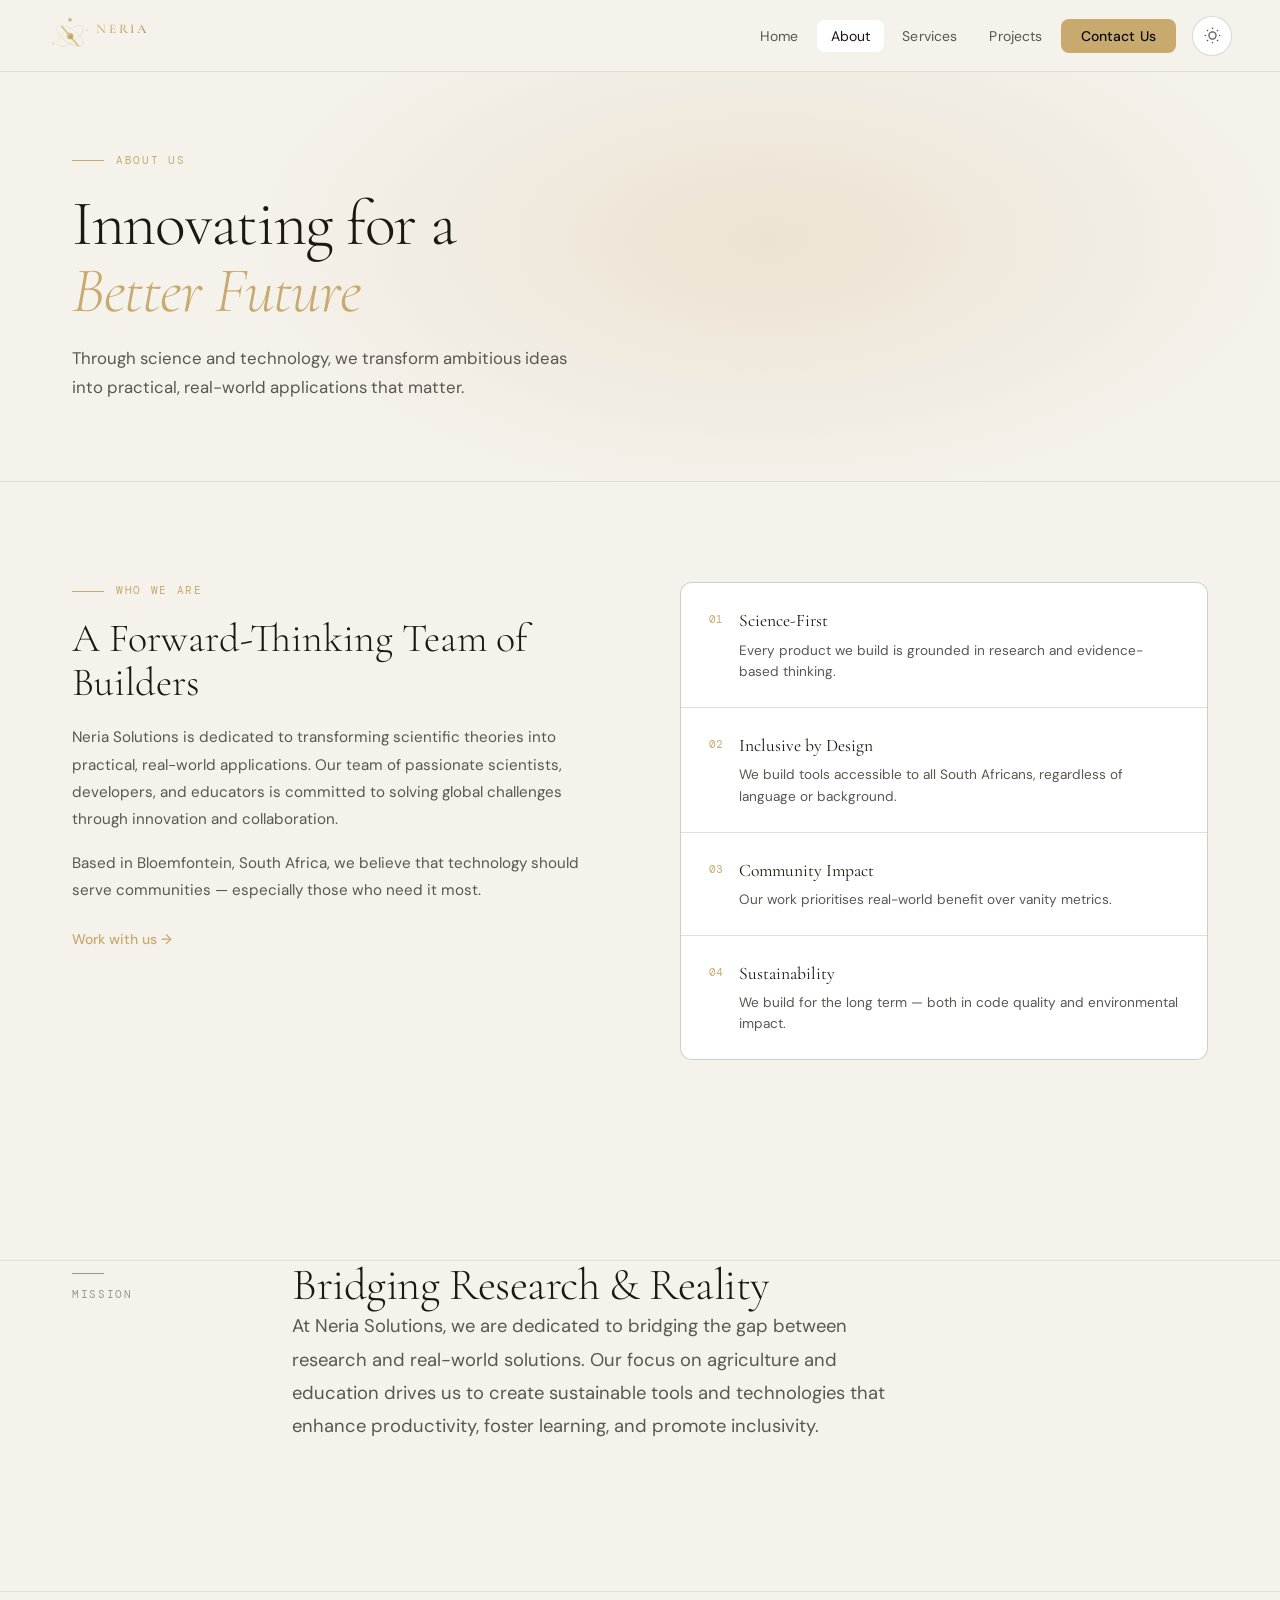
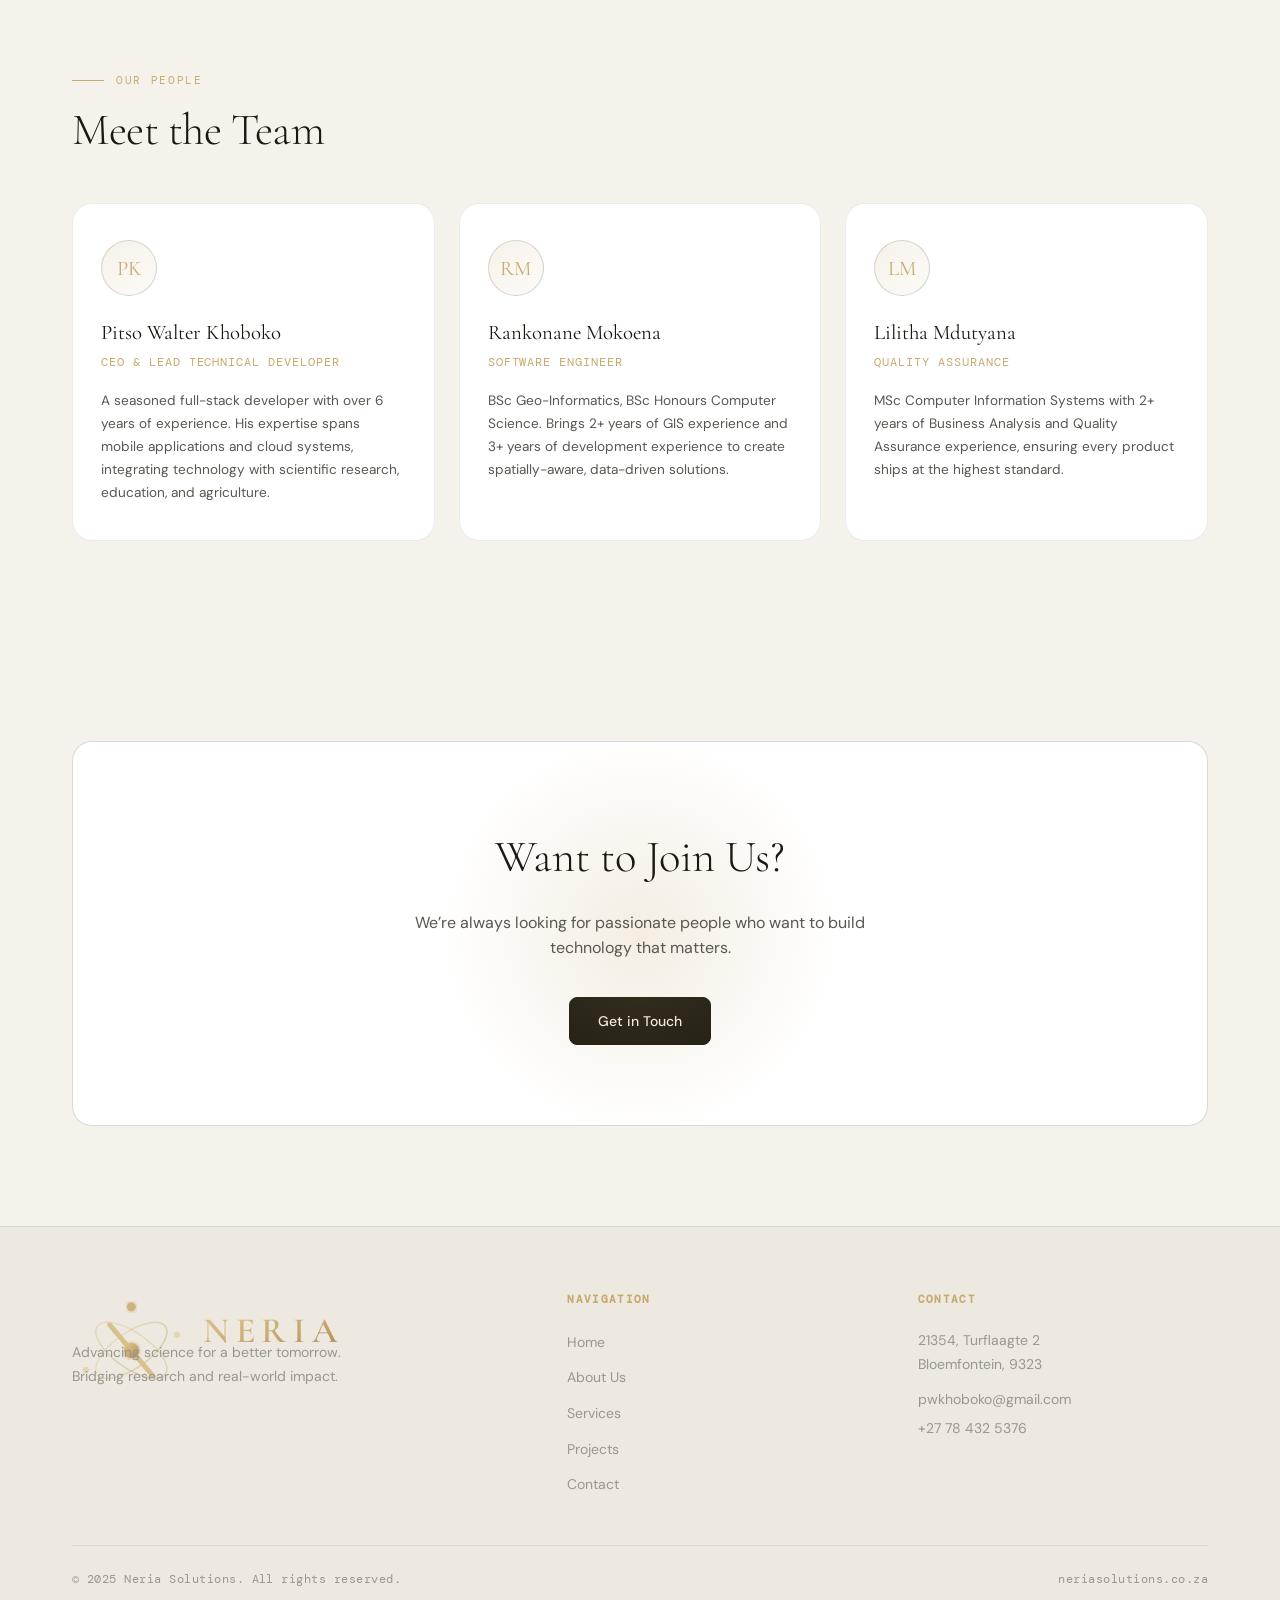
==== commit 73176a47: "Update about.html" ====
--- a/about.html
+++ b/about.html
@@ -1,54 +1,53 @@
 <!DOCTYPE html>
-<html lang="en" data-theme="dark">
+<html lang="en">
 <head>
+  <script>!function(){var t=localStorage.getItem('neria-theme')||(window.matchMedia('(prefers-color-scheme:dark)').matches?'dark':'light');document.documentElement.setAttribute('data-theme',t)}();</script>
   <meta charset="UTF-8"/>
   <meta name="viewport" content="width=device-width, initial-scale=1.0"/>
   <title>About Us — Neria Solutions</title>
   <link rel="preconnect" href="https://fonts.googleapis.com">
   <link href="https://fonts.googleapis.com/css2?family=Cormorant+Garamond:ital,wght@0,300;0,400;0,600;1,300;1,400&family=DM+Sans:wght@300;400;500&family=DM+Mono:wght@400&display=swap" rel="stylesheet">
   <link rel="stylesheet" href="styles.css">
-  <script>
-    (function(){var t=localStorage.getItem('neria-theme');if(t)document.documentElement.setAttribute('data-theme',t);else if(!window.matchMedia('(prefers-color-scheme: dark)').matches)document.documentElement.setAttribute('data-theme','light');})();
-  </script>
 </head>
 <body>
   <nav class="nav" id="nav">
-    <a href="index.html" class="nav-logo" aria-label="Neria Solutions">
-      <svg xmlns="http://www.w3.org/2000/svg" viewBox="0 0 220 60" fill="none" style="height:44px;width:auto">
-        <defs>
-          <linearGradient id="g1" x1="0%" y1="0%" x2="100%" y2="100%"><stop offset="0%" stop-color="#e0c994"/><stop offset="55%" stop-color="#c8a96e"/><stop offset="100%" stop-color="#a8894e"/></linearGradient>
-          <linearGradient id="g2" x1="0%" y1="100%" x2="100%" y2="0%"><stop offset="0%" stop-color="#c8a96e"/><stop offset="100%" stop-color="#e8d8a8"/></linearGradient>
-          <filter id="glow2"><feGaussianBlur stdDeviation="1.2" result="blur"/><feMerge><feMergeNode in="blur"/><feMergeNode in="SourceGraphic"/></feMerge></filter>
-        </defs>
-        <ellipse cx="30" cy="30" rx="21" ry="9" stroke="url(#g1)" stroke-width="0.75" opacity="0.35" transform="rotate(-35 30 30)"/>
-        <ellipse cx="30" cy="30" rx="21" ry="9" stroke="url(#g1)" stroke-width="0.75" opacity="0.35" transform="rotate(35 30 30)"/>
-        <line x1="19" y1="17" x2="19" y2="43" stroke="url(#g1)" stroke-width="2.4" stroke-linecap="round"/>
-        <line x1="19" y1="17" x2="41" y2="43" stroke="url(#g2)" stroke-width="2.4" stroke-linecap="round"/>
-        <line x1="41" y1="17" x2="41" y2="43" stroke="url(#g1)" stroke-width="2.4" stroke-linecap="round"/>
-        <circle cx="30" cy="30" r="3.8" fill="url(#g1)" filter="url(#glow2)"/>
-        <circle cx="30" cy="8" r="2.2" fill="#c8a96e" opacity="0.85" filter="url(#glow2)"/>
-        <circle cx="53" cy="22" r="1.6" fill="#e0c994" opacity="0.6"/>
-        <circle cx="7" cy="40" r="1.6" fill="#e0c994" opacity="0.6"/>
-        <text x="66" y="26" font-family="'Cormorant Garamond',Georgia,serif" font-size="18" font-weight="600" letter-spacing="3.5" fill="url(#g1)">NERIA</text>
-        <line x1="66" y1="31" x2="210" y2="31" stroke="url(#g1)" stroke-width="0.4" opacity="0.45"/>
-        <text x="67" y="43" font-family="'DM Sans',Helvetica,sans-serif" font-size="8" font-weight="300" letter-spacing="5.8" fill="var(--text-dim)">SOLUTIONS</text>
-      </svg>
+    <a href="index.html" class="nav-logo" aria-label="Neria Solutions" style="display:flex;align-items:center">
+      <div style="height:44px;width:auto"><svg xmlns="http://www.w3.org/2000/svg" viewBox="0 0 220 60" fill="none">
+  <defs>
+    <linearGradient id="lg1" x1="0%" y1="0%" x2="100%" y2="100%"><stop offset="0%" stop-color="#e0c994"/><stop offset="55%" stop-color="#c8a96e"/><stop offset="100%" stop-color="#a8894e"/></linearGradient>
+    <linearGradient id="lg2" x1="0%" y1="100%" x2="100%" y2="0%"><stop offset="0%" stop-color="#c8a96e"/><stop offset="100%" stop-color="#e8d8a8"/></linearGradient>
+    <filter id="gf"><feGaussianBlur stdDeviation="1.2" result="b"/><feMerge><feMergeNode in="b"/><feMergeNode in="SourceGraphic"/></feMerge></filter>
+  </defs>
+  <ellipse cx="30" cy="30" rx="21" ry="9" stroke="url(#lg1)" stroke-width="0.75" opacity="0.35" transform="rotate(-35 30 30)"/>
+  <ellipse cx="30" cy="30" rx="21" ry="9" stroke="url(#lg1)" stroke-width="0.75" opacity="0.35" transform="rotate(35 30 30)"/>
+  <line x1="19" y1="17" x2="19" y2="43" stroke="url(#lg1)" stroke-width="2.4" stroke-linecap="round"/>
+  <line x1="19" y1="17" x2="41" y2="43" stroke="url(#lg2)" stroke-width="2.4" stroke-linecap="round"/>
+  <line x1="41" y1="17" x2="41" y2="43" stroke="url(#lg1)" stroke-width="2.4" stroke-linecap="round"/>
+  <circle cx="30" cy="30" r="3.8" fill="url(#lg1)" filter="url(#gf)"/>
+  <circle cx="30" cy="8" r="2.2" fill="#c8a96e" opacity="0.85" filter="url(#gf)"/>
+  <circle cx="53" cy="22" r="1.6" fill="#e0c994" opacity="0.6"/>
+  <circle cx="7" cy="40" r="1.6" fill="#e0c994" opacity="0.6"/>
+  <text x="66" y="26" font-family="'Cormorant Garamond',Georgia,serif" font-size="18" font-weight="600" letter-spacing="3.5" fill="url(#lg1)">NERIA</text>
+  <line x1="66" y1="31" x2="210" y2="31" stroke="url(#lg1)" stroke-width="0.4" opacity="0.45"/>
+  <text x="67" y="43" font-family="'DM Sans',Helvetica,sans-serif" font-size="8" font-weight="300" letter-spacing="5.8" fill="var(--txd)">SOLUTIONS</text>
+</svg></div>
     </a>
     <div class="nav-right">
       <ul class="nav-links" id="navLinks">
-        <li><a href="index.html" >Home</a></li>
+        <li><a href="index.html">Home</a></li>
         <li><a href="about.html" class="active">About</a></li>
-        <li><a href="services.html" >Services</a></li>
-        <li><a href="projects.html" >Projects</a></li>
+        <li><a href="services.html">Services</a></li>
+        <li><a href="projects.html">Projects</a></li>
         <li><a href="contact.html" class="nav-cta">Contact Us</a></li>
       </ul>
-      <button class="theme-toggle" aria-label="Toggle theme">
+      <button class="theme-toggle" aria-label="Toggle dark/light mode">
         <svg class="icon-moon" viewBox="0 0 24 24" fill="none" stroke="currentColor" stroke-width="1.8"><path d="M21 12.79A9 9 0 1111.21 3 7 7 0 0021 12.79z"/></svg>
         <svg class="icon-sun" viewBox="0 0 24 24" fill="none" stroke="currentColor" stroke-width="1.8"><circle cx="12" cy="12" r="5"/><line x1="12" y1="1" x2="12" y2="3"/><line x1="12" y1="21" x2="12" y2="23"/><line x1="4.22" y1="4.22" x2="5.64" y2="5.64"/><line x1="18.36" y1="18.36" x2="19.78" y2="19.78"/><line x1="1" y1="12" x2="3" y2="12"/><line x1="21" y1="12" x2="23" y2="12"/><line x1="4.22" y1="19.78" x2="5.64" y2="18.36"/><line x1="18.36" y1="5.64" x2="19.78" y2="4.22"/></svg>
       </button>
       <button class="nav-toggle" id="navToggle" aria-label="Menu"><span></span><span></span><span></span></button>
     </div>
   </nav>
+
   <section class="page-hero">
     <div class="container">
       <div class="page-hero-eyebrow"><span class="label-line"></span>About Us</div>
@@ -64,14 +63,14 @@
           <div class="section-label"><span class="label-line"></span>Who We Are</div>
           <h2>A Forward-Thinking Team of Builders</h2>
           <p>Neria Solutions is dedicated to transforming scientific theories into practical, real-world applications. Our team of passionate scientists, developers, and educators is committed to solving global challenges through innovation and collaboration.</p>
-          <p>Based in Bloemfontein, South Africa, we believe that technology should serve communities — especially those who need it most.</p>
-          <a href="contact.html" class="text-link" style="margin-top:8px">Work with us →</a>
+          <p>Based in Bloemfontein, South Africa, we believe that technology should serve communities &mdash; especially those who need it most.</p>
+          <a href="contact.html" class="text-link" style="margin-top:8px">Work with us &rarr;</a>
         </div>
         <div class="about-values">
           <div class="value-item"><span class="value-num">01</span><div><h4>Science-First</h4><p>Every product we build is grounded in research and evidence-based thinking.</p></div></div>
           <div class="value-item"><span class="value-num">02</span><div><h4>Inclusive by Design</h4><p>We build tools accessible to all South Africans, regardless of language or background.</p></div></div>
           <div class="value-item"><span class="value-num">03</span><div><h4>Community Impact</h4><p>Our work prioritises real-world benefit over vanity metrics.</p></div></div>
-          <div class="value-item"><span class="value-num">04</span><div><h4>Sustainability</h4><p>We build for the long term — both in code quality and environmental impact.</p></div></div>
+          <div class="value-item"><span class="value-num">04</span><div><h4>Sustainability</h4><p>We build for the long term &mdash; both in code quality and environmental impact.</p></div></div>
         </div>
       </div>
     </div>
@@ -82,7 +81,7 @@
       <div class="mission-grid">
         <div class="mission-label"><span class="label-line"></span>Mission</div>
         <div class="mission-body">
-          <h2 class="section-title">Bridging Research & Reality</h2>
+          <h2 class="section-title">Bridging Research &amp; Reality</h2>
           <p class="mission-text">At Neria Solutions, we are dedicated to bridging the gap between research and real-world solutions. Our focus on agriculture and education drives us to create sustainable tools and technologies that enhance productivity, foster learning, and promote inclusivity.</p>
         </div>
       </div>
@@ -97,7 +96,7 @@
         <div class="team-card">
           <div class="team-avatar">PK</div>
           <h3>Pitso Walter Khoboko</h3>
-          <div class="team-role">CEO & Lead Technical Developer</div>
+          <div class="team-role">CEO &amp; Lead Technical Developer</div>
           <p>A seasoned full-stack developer with over 6 years of experience. His expertise spans mobile applications and cloud systems, integrating technology with scientific research, education, and agriculture.</p>
         </div>
         <div class="team-card">
@@ -121,7 +120,7 @@
       <div class="cta-box">
         <div class="cta-orb"></div>
         <h2>Want to Join Us?</h2>
-        <p>We're always looking for passionate people who want to build technology that matters.</p>
+        <p>We&rsquo;re always looking for passionate people who want to build technology that matters.</p>
         <a href="contact.html" class="btn-primary btn-light">Get in Touch</a>
       </div>
     </div>
@@ -131,23 +130,25 @@
     <div class="container">
       <div class="footer-grid">
         <div class="footer-brand">
-          <a href="index.html" aria-label="Neria Solutions">
-            <svg xmlns="http://www.w3.org/2000/svg" viewBox="0 0 220 60" fill="none" class="footer-logo">
-              <defs><linearGradient id="fg1" x1="0%" y1="0%" x2="100%" y2="100%"><stop offset="0%" stop-color="#e0c994"/><stop offset="55%" stop-color="#c8a96e"/><stop offset="100%" stop-color="#a8894e"/></linearGradient><linearGradient id="fg2" x1="0%" y1="100%" x2="100%" y2="0%"><stop offset="0%" stop-color="#c8a96e"/><stop offset="100%" stop-color="#e8d8a8"/></linearGradient></defs>
-              <ellipse cx="30" cy="30" rx="21" ry="9" stroke="url(#fg1)" stroke-width="0.75" opacity="0.35" transform="rotate(-35 30 30)"/>
-              <ellipse cx="30" cy="30" rx="21" ry="9" stroke="url(#fg1)" stroke-width="0.75" opacity="0.35" transform="rotate(35 30 30)"/>
-              <line x1="19" y1="17" x2="19" y2="43" stroke="url(#fg1)" stroke-width="2.4" stroke-linecap="round"/>
-              <line x1="19" y1="17" x2="41" y2="43" stroke="url(#fg2)" stroke-width="2.4" stroke-linecap="round"/>
-              <line x1="41" y1="17" x2="41" y2="43" stroke="url(#fg1)" stroke-width="2.4" stroke-linecap="round"/>
-              <circle cx="30" cy="30" r="3.8" fill="url(#fg1)"/>
-              <circle cx="30" cy="8" r="2.2" fill="#c8a96e" opacity="0.85"/>
-              <circle cx="53" cy="22" r="1.6" fill="#e0c994" opacity="0.6"/>
-              <circle cx="7" cy="40" r="1.6" fill="#e0c994" opacity="0.6"/>
-              <text x="66" y="26" font-family="'Cormorant Garamond',Georgia,serif" font-size="18" font-weight="600" letter-spacing="3.5" fill="url(#fg1)">NERIA</text>
-              <line x1="66" y1="31" x2="210" y2="31" stroke="url(#fg1)" stroke-width="0.4" opacity="0.45"/>
-              <text x="67" y="43" font-family="'DM Sans',Helvetica,sans-serif" font-size="8" font-weight="300" letter-spacing="5.8" fill="var(--text-dim)">SOLUTIONS</text>
-            </svg>
-          </a>
+          <a href="index.html" aria-label="Neria Solutions"><div style="height:36px;width:auto"><svg xmlns="http://www.w3.org/2000/svg" viewBox="0 0 220 60" fill="none">
+  <defs>
+    <linearGradient id="lg1" x1="0%" y1="0%" x2="100%" y2="100%"><stop offset="0%" stop-color="#e0c994"/><stop offset="55%" stop-color="#c8a96e"/><stop offset="100%" stop-color="#a8894e"/></linearGradient>
+    <linearGradient id="lg2" x1="0%" y1="100%" x2="100%" y2="0%"><stop offset="0%" stop-color="#c8a96e"/><stop offset="100%" stop-color="#e8d8a8"/></linearGradient>
+    <filter id="gf"><feGaussianBlur stdDeviation="1.2" result="b"/><feMerge><feMergeNode in="b"/><feMergeNode in="SourceGraphic"/></feMerge></filter>
+  </defs>
+  <ellipse cx="30" cy="30" rx="21" ry="9" stroke="url(#lg1)" stroke-width="0.75" opacity="0.35" transform="rotate(-35 30 30)"/>
+  <ellipse cx="30" cy="30" rx="21" ry="9" stroke="url(#lg1)" stroke-width="0.75" opacity="0.35" transform="rotate(35 30 30)"/>
+  <line x1="19" y1="17" x2="19" y2="43" stroke="url(#lg1)" stroke-width="2.4" stroke-linecap="round"/>
+  <line x1="19" y1="17" x2="41" y2="43" stroke="url(#lg2)" stroke-width="2.4" stroke-linecap="round"/>
+  <line x1="41" y1="17" x2="41" y2="43" stroke="url(#lg1)" stroke-width="2.4" stroke-linecap="round"/>
+  <circle cx="30" cy="30" r="3.8" fill="url(#lg1)" filter="url(#gf)"/>
+  <circle cx="30" cy="8" r="2.2" fill="#c8a96e" opacity="0.85" filter="url(#gf)"/>
+  <circle cx="53" cy="22" r="1.6" fill="#e0c994" opacity="0.6"/>
+  <circle cx="7" cy="40" r="1.6" fill="#e0c994" opacity="0.6"/>
+  <text x="66" y="26" font-family="'Cormorant Garamond',Georgia,serif" font-size="18" font-weight="600" letter-spacing="3.5" fill="url(#lg1)">NERIA</text>
+  <line x1="66" y1="31" x2="210" y2="31" stroke="url(#lg1)" stroke-width="0.4" opacity="0.45"/>
+  <text x="67" y="43" font-family="'DM Sans',Helvetica,sans-serif" font-size="8" font-weight="300" letter-spacing="5.8" fill="var(--txd)">SOLUTIONS</text>
+</svg></div></a>
           <p>Advancing science for a better tomorrow. Bridging research and real-world impact.</p>
         </div>
         <div class="footer-links">
@@ -163,12 +164,12 @@
         <div class="footer-contact">
           <h4>Contact</h4>
           <p>21354, Turflaagte 2<br>Bloemfontein, 9323</p>
-          <a href="mailto:pwkhoboko@gmail.com">pwkhoboko@gmail.com</a>
+          <a href="mailto:pwkhoboko&#64;gmail.com">pwkhoboko&#64;gmail.com</a>
           <a href="tel:+27784325376">+27 78 432 5376</a>
         </div>
       </div>
       <div class="footer-bottom">
-        <span>© 2025 Neria Solutions. All rights reserved.</span>
+        <span>&copy; 2025 Neria Solutions. All rights reserved.</span>
         <span>neriasolutions.co.za</span>
       </div>
     </div>
--- a/styles.css
+++ b/styles.css
@@ -1,61 +1,109 @@
 /* ============================================
-   NERIA SOLUTIONS — Professional Redesign
+   NERIA SOLUTIONS — v2 with Dark/Light Mode
    Aesthetic: Refined Scientific Luxury
-   Fonts: Cormorant Garamond + DM Sans
-   Theme: Deep Midnight + Warm Gold
+   Fonts: Cormorant Garamond + DM Sans + DM Mono
    ============================================ */
 
 *, *::before, *::after { box-sizing: border-box; margin: 0; padding: 0; }
 
+/* ============================
+   THEME VARIABLES
+   ============================ */
 :root {
-  --midnight: #0a0c10;
-  --deep: #111318;
+  --gold: #c8a96e;
+  --gold-light: #e0c994;
+  --gold-dim: rgba(200, 169, 110, 0.15);
+  --green: #4ecb7a;
+  --green-dim: rgba(78, 203, 122, 0.12);
+  --radius: 12px;
+  --radius-lg: 20px;
+  --nav-h: 72px;
+  --max-w: 1200px;
+  --transition: 0.3s cubic-bezier(0.4, 0, 0.2, 1);
+  --font-display: 'Cormorant Garamond', Georgia, serif;
+  --font-body: 'DM Sans', sans-serif;
+  --font-mono: 'DM Mono', monospace;
+}
+
+[data-theme="dark"] {
+  --bg: #0a0c10;
+  --bg-deep: #111318;
   --surface: #161a22;
   --surface-2: #1e2330;
   --border: rgba(255,255,255,0.07);
   --border-light: rgba(255,255,255,0.12);
-  --gold: #c8a96e;
-  --gold-light: #e0c994;
-  --gold-dim: rgba(200, 169, 110, 0.15);
   --text: #e8e4dc;
   --text-muted: #8a8a9a;
   --text-dim: #555568;
   --white: #ffffff;
-  --green: #4ecb7a;
-  --green-dim: rgba(78, 203, 122, 0.12);
-
-  --font-display: 'Cormorant Garamond', Georgia, serif;
-  --font-body: 'DM Sans', sans-serif;
-  --font-mono: 'DM Mono', monospace;
-
-  --nav-h: 72px;
-  --max-w: 1200px;
-  --radius: 12px;
-  --radius-lg: 20px;
-  --transition: 0.3s cubic-bezier(0.4, 0, 0.2, 1);
+  --nav-bg: rgba(10,12,16,0.88);
+  --nav-bg-scrolled: rgba(10,12,16,0.97);
+  --orb-1: rgba(200,169,110,0.12);
+  --orb-2: rgba(78,203,122,0.06);
+  --grid-line: rgba(255,255,255,0.04);
+  --shadow: 0 20px 60px rgba(0,0,0,0.5);
+  --logo-text-fill: #e8e4dc;
+  --logo-sub-fill: #8a8a9a;
+}
+
+[data-theme="light"] {
+  --bg: #f5f2ec;
+  --bg-deep: #ede9e0;
+  --surface: #ffffff;
+  --surface-2: #f0ece4;
+  --border: rgba(0,0,0,0.08);
+  --border-light: rgba(0,0,0,0.15);
+  --text: #1a1810;
+  --text-muted: #5a5650;
+  --text-dim: #9a9690;
+  --white: #1a1810;
+  --nav-bg: rgba(245,242,236,0.88);
+  --nav-bg-scrolled: rgba(245,242,236,0.97);
+  --orb-1: rgba(200,169,110,0.2);
+  --orb-2: rgba(78,203,122,0.08);
+  --grid-line: rgba(0,0,0,0.04);
+  --shadow: 0 20px 60px rgba(0,0,0,0.1);
+  --logo-text-fill: #1a1810;
+  --logo-sub-fill: #9a9690;
 }
 
 html { scroll-behavior: smooth; }
-
 body {
-  background: var(--midnight);
+  background: var(--bg);
   color: var(--text);
   font-family: var(--font-body);
   font-size: 16px;
   line-height: 1.6;
   overflow-x: hidden;
-}
-
+  transition: background 0.4s ease, color 0.4s ease;
+}
 a { text-decoration: none; color: inherit; }
 img { max-width: 100%; display: block; }
-
-/* ---- SCROLLBAR ---- */
 ::-webkit-scrollbar { width: 4px; }
-::-webkit-scrollbar-track { background: var(--midnight); }
+::-webkit-scrollbar-track { background: var(--bg); }
 ::-webkit-scrollbar-thumb { background: var(--gold-dim); border-radius: 2px; }
-
-/* ---- CONTAINER ---- */
 .container { max-width: var(--max-w); margin: 0 auto; padding: 0 32px; }
+
+/* ============================
+   THEME TOGGLE
+   ============================ */
+.theme-toggle {
+  width: 40px; height: 40px;
+  border-radius: 50%;
+  border: 1px solid var(--border-light);
+  background: var(--surface);
+  cursor: pointer;
+  display: flex; align-items: center; justify-content: center;
+  transition: var(--transition);
+  flex-shrink: 0;
+  color: var(--text-muted);
+}
+.theme-toggle:hover { border-color: var(--gold); color: var(--gold); transform: rotate(20deg) scale(1.05); }
+.theme-toggle svg { width: 17px; height: 17px; }
+.icon-sun { display: none; }
+.icon-moon { display: block; }
+html[data-theme="light"] .icon-sun { display: block; }
+html[data-theme="light"] .icon-moon { display: none; }
 
 /* ============================
    NAVIGATION
@@ -65,1032 +113,354 @@
   height: var(--nav-h);
   display: flex; align-items: center; justify-content: space-between;
   padding: 0 48px;
-  background: rgba(10, 12, 16, 0.85);
-  backdrop-filter: blur(20px);
+  background: var(--nav-bg);
+  backdrop-filter: blur(24px);
   border-bottom: 1px solid var(--border);
-  transition: var(--transition);
-}
-.nav.scrolled { background: rgba(10, 12, 16, 0.97); }
+  transition: background var(--transition), border-color var(--transition);
+}
+.nav.scrolled { background: var(--nav-bg-scrolled); }
 
 .nav-logo {
-  display: flex; align-items: center; gap: 10px;
-  font-family: var(--font-display);
-  font-size: 1.25rem;
-  font-weight: 600;
-  letter-spacing: 0.02em;
-  color: var(--text);
-  transition: color var(--transition);
-}
-.nav-logo:hover { color: var(--gold); }
-
-.logo-mark {
-  width: 36px; height: 36px;
-  background: linear-gradient(135deg, var(--gold), var(--gold-light));
-  color: var(--midnight);
-  border-radius: 8px;
-  display: flex; align-items: center; justify-content: center;
-  font-weight: 600; font-size: 1rem;
-  font-family: var(--font-display);
-  flex-shrink: 0;
-}
-
+  display: flex; align-items: center;
+  transition: opacity var(--transition);
+}
+.nav-logo:hover { opacity: 0.82; }
+.nav-logo svg { height: 44px; width: auto; }
+/* Make SVG text adapt to theme */
+.nav-logo svg .logo-wordmark { fill: var(--logo-text-fill); }
+.nav-logo svg .logo-sub { fill: var(--logo-sub-fill); }
+
+.nav-right { display: flex; align-items: center; gap: 8px; }
 .nav-links {
-  display: flex; align-items: center; gap: 8px;
-  list-style: none;
+  display: flex; align-items: center; gap: 4px;
+  list-style: none; margin-right: 8px;
 }
 .nav-links a {
-  font-size: 0.875rem;
-  font-weight: 400;
-  color: var(--text-muted);
-  padding: 6px 14px;
-  border-radius: 6px;
-  transition: var(--transition);
-  letter-spacing: 0.01em;
+  font-size: 0.875rem; font-weight: 400; color: var(--text-muted);
+  padding: 7px 14px; border-radius: 8px; transition: var(--transition); letter-spacing: 0.01em;
 }
 .nav-links a:hover, .nav-links a.active { color: var(--text); }
-.nav-links a.active { background: rgba(255,255,255,0.05); }
-
+.nav-links a.active { background: var(--surface); }
 .nav-cta {
-  background: var(--gold) !important;
-  color: var(--midnight) !important;
-  font-weight: 500 !important;
-  padding: 8px 20px !important;
-  border-radius: 8px !important;
+  background: var(--gold) !important; color: #0a0c10 !important;
+  font-weight: 500 !important; padding: 8px 20px !important; border-radius: 8px !important;
 }
 .nav-cta:hover { background: var(--gold-light) !important; transform: translateY(-1px); }
 
 .nav-toggle {
-  display: none;
-  flex-direction: column; gap: 5px;
+  display: none; flex-direction: column; gap: 5px;
   background: none; border: none; cursor: pointer; padding: 4px;
 }
 .nav-toggle span {
   display: block; width: 22px; height: 1.5px;
-  background: var(--text); border-radius: 2px;
-  transition: var(--transition);
+  background: var(--text); border-radius: 2px; transition: var(--transition);
 }
 
 /* ============================
    HERO
    ============================ */
 .hero {
-  min-height: 100vh;
-  display: flex; align-items: center;
-  position: relative;
-  overflow: hidden;
+  min-height: 100vh; display: flex; align-items: center;
+  position: relative; overflow: hidden;
   padding: calc(var(--nav-h) + 60px) 48px 80px;
 }
-
-.hero-bg {
-  position: absolute; inset: 0;
-  pointer-events: none;
-}
-
+.hero-bg { position: absolute; inset: 0; pointer-events: none; }
 .hero-orb {
-  position: absolute;
-  border-radius: 50%;
-  filter: blur(80px);
+  position: absolute; border-radius: 50%; filter: blur(80px);
   animation: orbFloat 8s ease-in-out infinite alternate;
 }
 .orb-1 {
   width: 600px; height: 600px;
-  background: radial-gradient(circle, rgba(200,169,110,0.12) 0%, transparent 70%);
+  background: radial-gradient(circle, var(--orb-1) 0%, transparent 70%);
   top: -100px; right: -100px;
 }
 .orb-2 {
   width: 400px; height: 400px;
-  background: radial-gradient(circle, rgba(78,203,122,0.06) 0%, transparent 70%);
-  bottom: 0; left: 10%;
-  animation-delay: -4s;
-}
-
-@keyframes orbFloat {
-  from { transform: translate(0, 0) scale(1); }
-  to { transform: translate(20px, -30px) scale(1.05); }
-}
-
+  background: radial-gradient(circle, var(--orb-2) 0%, transparent 70%);
+  bottom: 0; left: 10%; animation-delay: -4s;
+}
+@keyframes orbFloat { from{transform:translate(0,0) scale(1)} to{transform:translate(20px,-30px) scale(1.05)} }
 .hero-grid {
   position: absolute; inset: 0;
-  background-image:
-    linear-gradient(var(--border) 1px, transparent 1px),
-    linear-gradient(90deg, var(--border) 1px, transparent 1px);
+  background-image: linear-gradient(var(--grid-line) 1px, transparent 1px), linear-gradient(90deg, var(--grid-line) 1px, transparent 1px);
   background-size: 60px 60px;
   mask-image: radial-gradient(ellipse 80% 60% at 50% 50%, black 0%, transparent 100%);
 }
-
-.hero-content {
-  position: relative;
-  max-width: 700px;
-  animation: fadeUp 0.9s cubic-bezier(0.4, 0, 0.2, 1) both;
-}
-
-@keyframes fadeUp {
-  from { opacity: 0; transform: translateY(30px); }
-  to { opacity: 1; transform: translateY(0); }
-}
-
+.hero-content { position: relative; max-width: 700px; animation: fadeUp 0.9s cubic-bezier(0.4,0,0.2,1) both; }
+@keyframes fadeUp { from{opacity:0;transform:translateY(30px)} to{opacity:1;transform:translateY(0)} }
 .hero-eyebrow {
   display: flex; align-items: center; gap: 10px;
-  font-family: var(--font-mono);
-  font-size: 0.75rem;
-  letter-spacing: 0.12em;
-  text-transform: uppercase;
-  color: var(--gold);
-  margin-bottom: 28px;
-  animation: fadeUp 0.9s 0.1s both;
-}
-.dot {
-  width: 6px; height: 6px;
-  background: var(--green);
-  border-radius: 50%;
-  box-shadow: 0 0 8px var(--green);
-  animation: pulse 2s infinite;
-}
-@keyframes pulse {
-  0%, 100% { opacity: 1; transform: scale(1); }
-  50% { opacity: 0.6; transform: scale(1.3); }
-}
-
+  font-family: var(--font-mono); font-size: 0.75rem;
+  letter-spacing: 0.12em; text-transform: uppercase;
+  color: var(--gold); margin-bottom: 28px; animation: fadeUp 0.9s 0.1s both;
+}
+.dot { width:6px; height:6px; background:var(--green); border-radius:50%; box-shadow:0 0 8px var(--green); animation:pulse 2s infinite; }
+@keyframes pulse { 0%,100%{opacity:1;transform:scale(1)} 50%{opacity:0.6;transform:scale(1.3)} }
 .hero-title {
-  font-family: var(--font-display);
-  font-size: clamp(3rem, 6vw, 5.5rem);
-  font-weight: 300;
-  line-height: 1.05;
-  letter-spacing: -0.02em;
-  color: var(--white);
-  margin-bottom: 24px;
-  animation: fadeUp 0.9s 0.2s both;
-}
-.hero-title em {
-  font-style: italic;
-  color: var(--gold);
-  font-weight: 300;
-}
-
+  font-family: var(--font-display); font-size: clamp(3rem,6vw,5.5rem);
+  font-weight: 300; line-height: 1.05; letter-spacing: -0.02em; color: var(--text);
+  margin-bottom: 24px; animation: fadeUp 0.9s 0.2s both;
+}
+.hero-title em { font-style: italic; color: var(--gold); font-weight: 300; }
 .hero-sub {
-  font-size: 1.1rem;
-  color: var(--text-muted);
-  max-width: 520px;
-  line-height: 1.7;
-  margin-bottom: 40px;
-  animation: fadeUp 0.9s 0.3s both;
-}
-
-.hero-actions {
-  display: flex; align-items: center; gap: 20px;
-  flex-wrap: wrap;
-  animation: fadeUp 0.9s 0.4s both;
-}
-
+  font-size: 1.1rem; color: var(--text-muted); max-width: 520px;
+  line-height: 1.7; margin-bottom: 40px; animation: fadeUp 0.9s 0.3s both;
+}
+.hero-actions { display:flex; align-items:center; gap:20px; flex-wrap:wrap; animation: fadeUp 0.9s 0.4s both; }
 .hero-scroll {
-  position: absolute;
-  bottom: 40px; left: 48px;
+  position: absolute; bottom: 40px; left: 48px;
   display: flex; align-items: center; gap: 12px;
-  font-family: var(--font-mono);
-  font-size: 0.7rem;
-  letter-spacing: 0.1em;
-  text-transform: uppercase;
-  color: var(--text-dim);
-}
-.scroll-line {
-  width: 40px; height: 1px;
-  background: var(--text-dim);
-  position: relative; overflow: hidden;
-}
+  font-family: var(--font-mono); font-size: 0.7rem;
+  letter-spacing: 0.1em; text-transform: uppercase; color: var(--text-dim);
+}
+.scroll-line { width:40px; height:1px; background:var(--text-dim); position:relative; overflow:hidden; }
 .scroll-line::after {
-  content: '';
-  position: absolute;
-  top: 0; left: -100%;
-  width: 100%; height: 100%;
-  background: var(--gold);
-  animation: scanLine 2s ease-in-out infinite;
-}
-@keyframes scanLine {
-  0% { left: -100%; }
-  100% { left: 100%; }
-}
+  content:''; position:absolute; top:0; left:-100%;
+  width:100%; height:100%; background:var(--gold); animation:scanLine 2s ease-in-out infinite;
+}
+@keyframes scanLine { 0%{left:-100%} 100%{left:100%} }
 
 /* ============================
    BUTTONS
    ============================ */
 .btn-primary {
-  display: inline-flex; align-items: center;
-  background: var(--gold);
-  color: var(--midnight);
-  font-family: var(--font-body);
-  font-size: 0.875rem;
-  font-weight: 500;
-  padding: 12px 28px;
-  border-radius: 8px;
-  transition: var(--transition);
-  border: 1px solid var(--gold);
-}
-.btn-primary:hover {
-  background: var(--gold-light);
-  transform: translateY(-2px);
-  box-shadow: 0 8px 30px rgba(200, 169, 110, 0.3);
-}
-.btn-primary.btn-light {
-  background: var(--white);
-  color: var(--midnight);
-  border-color: var(--white);
-}
-.btn-primary.btn-light:hover {
-  background: var(--text);
-  box-shadow: 0 8px 30px rgba(255,255,255,0.2);
-}
-
+  display:inline-flex; align-items:center;
+  background:var(--gold); color:#0a0c10;
+  font-family:var(--font-body); font-size:0.875rem; font-weight:500;
+  padding:12px 28px; border-radius:8px; transition:var(--transition);
+  border:1px solid var(--gold); cursor:pointer;
+}
+.btn-primary:hover { background:var(--gold-light); transform:translateY(-2px); box-shadow:0 8px 30px rgba(200,169,110,0.3); }
+.btn-primary.btn-light { background:var(--text); color:var(--bg); border-color:var(--text); }
+.btn-primary.btn-light:hover { opacity: 0.88; box-shadow:0 8px 30px rgba(0,0,0,0.15); }
 .btn-ghost {
-  display: inline-flex; align-items: center;
-  color: var(--text-muted);
-  font-size: 0.875rem;
-  font-weight: 400;
-  padding: 12px 4px;
-  transition: var(--transition);
-  border-bottom: 1px solid transparent;
-}
-.btn-ghost:hover { color: var(--text); border-bottom-color: var(--gold); }
-
-.text-link {
-  display: inline-flex; align-items: center;
-  color: var(--gold);
-  font-size: 0.875rem;
-  font-weight: 500;
-  transition: var(--transition);
-  gap: 6px;
-}
-.text-link:hover { gap: 10px; }
-
-/* ============================
-   LABELS
+  display:inline-flex; align-items:center; color:var(--text-muted); font-size:0.875rem;
+  padding:12px 4px; transition:var(--transition); border-bottom:1px solid transparent;
+}
+.btn-ghost:hover { color:var(--text); border-bottom-color:var(--gold); }
+.text-link { display:inline-flex; align-items:center; color:var(--gold); font-size:0.875rem; font-weight:500; transition:var(--transition); gap:6px; }
+.text-link:hover { gap:10px; }
+
+/* ============================
+   LABELS & SECTION HEADINGS
    ============================ */
 .section-label {
-  display: flex; align-items: center; gap: 12px;
-  font-family: var(--font-mono);
-  font-size: 0.7rem;
-  letter-spacing: 0.15em;
-  text-transform: uppercase;
-  color: var(--gold);
-  margin-bottom: 16px;
-}
-.label-line {
-  display: block;
-  width: 32px; height: 1px;
-  background: var(--gold);
-}
-
+  display:flex; align-items:center; gap:12px;
+  font-family:var(--font-mono); font-size:0.7rem;
+  letter-spacing:0.15em; text-transform:uppercase; color:var(--gold); margin-bottom:16px;
+}
+.label-line { display:block; width:32px; height:1px; background:var(--gold); }
 .section-title {
-  font-family: var(--font-display);
-  font-size: clamp(2rem, 3.5vw, 3rem);
-  font-weight: 300;
-  letter-spacing: -0.01em;
-  line-height: 1.1;
-  color: var(--white);
-}
-
-.section-header {
-  margin-bottom: 56px;
-}
-
-.section-footer {
-  margin-top: 48px;
-  text-align: center;
-}
+  font-family:var(--font-display); font-size:clamp(2rem,3.5vw,3rem);
+  font-weight:300; letter-spacing:-0.01em; line-height:1.1; color:var(--text);
+}
+.section-header { margin-bottom:56px; }
+.section-footer { margin-top:48px; text-align:center; }
 
 /* ============================
    MISSION
    ============================ */
-.mission {
-  padding: 120px 0;
-  border-top: 1px solid var(--border);
-}
-
-.mission-grid {
-  display: grid;
-  grid-template-columns: 160px 1fr;
-  gap: 60px;
-  align-items: start;
-}
-
+.mission { padding:120px 0; border-top:1px solid var(--border); }
+.mission-grid { display:grid; grid-template-columns:160px 1fr; gap:60px; align-items:start; }
 .mission-label {
-  display: flex; flex-direction: column; align-items: flex-start; gap: 12px;
-  font-family: var(--font-mono);
-  font-size: 0.7rem;
-  letter-spacing: 0.15em;
-  text-transform: uppercase;
-  color: var(--text-dim);
-  padding-top: 12px;
-}
-.mission-label .label-line { background: var(--text-dim); }
-
-.mission-text {
-  font-size: 1.15rem;
-  color: var(--text-muted);
-  line-height: 1.8;
-  margin-bottom: 28px;
-  max-width: 620px;
-}
+  display:flex; flex-direction:column; align-items:flex-start; gap:12px;
+  font-family:var(--font-mono); font-size:0.7rem; letter-spacing:0.15em;
+  text-transform:uppercase; color:var(--text-dim); padding-top:12px;
+}
+.mission-label .label-line { background:var(--text-dim); }
+.mission-text { font-size:1.15rem; color:var(--text-muted); line-height:1.8; margin-bottom:28px; max-width:620px; }
 
 /* ============================
    SERVICES PREVIEW
    ============================ */
-.services-preview {
-  padding: 100px 0;
-  background: var(--deep);
-  border-top: 1px solid var(--border);
-  border-bottom: 1px solid var(--border);
-}
-
-.services-grid {
-  display: grid;
-  grid-template-columns: repeat(3, 1fr);
-  gap: 1px;
-  background: var(--border);
-  border: 1px solid var(--border);
-  border-radius: var(--radius-lg);
-  overflow: hidden;
-}
-
-.service-card {
-  display: flex; flex-direction: column;
-  background: var(--surface);
-  padding: 44px 36px;
-  transition: var(--transition);
-  position: relative;
-  overflow: hidden;
-}
-.service-card::before {
-  content: '';
-  position: absolute;
-  top: 0; left: 0; right: 0;
-  height: 2px;
-  background: linear-gradient(90deg, transparent, var(--gold), transparent);
-  opacity: 0;
-  transition: var(--transition);
-}
-.service-card:hover { background: var(--surface-2); }
-.service-card:hover::before { opacity: 1; }
-.service-card--accent { background: var(--surface-2); }
-
-.service-icon {
-  width: 48px; height: 48px;
-  background: var(--gold-dim);
-  border-radius: 10px;
-  display: flex; align-items: center; justify-content: center;
-  margin-bottom: 24px;
-  color: var(--gold);
-}
-.service-icon svg { width: 22px; height: 22px; }
-
-.service-card h3 {
-  font-family: var(--font-display);
-  font-size: 1.5rem;
-  font-weight: 400;
-  color: var(--white);
-  margin-bottom: 12px;
-}
-.service-card p {
-  font-size: 0.9rem;
-  color: var(--text-muted);
-  line-height: 1.7;
-  flex-grow: 1;
-}
-.card-arrow {
-  display: inline-block;
-  color: var(--gold);
-  margin-top: 24px;
-  font-size: 1.1rem;
-  transition: var(--transition);
-}
-.service-card:hover .card-arrow { transform: translateX(6px); }
+.services-preview { padding:100px 0; background:var(--bg-deep); border-top:1px solid var(--border); border-bottom:1px solid var(--border); transition:background var(--transition); }
+.services-grid { display:grid; grid-template-columns:repeat(3,1fr); gap:1px; background:var(--border); border:1px solid var(--border); border-radius:var(--radius-lg); overflow:hidden; }
+.service-card { display:flex; flex-direction:column; background:var(--surface); padding:44px 36px; transition:var(--transition); position:relative; overflow:hidden; }
+.service-card::before { content:''; position:absolute; top:0; left:0; right:0; height:2px; background:linear-gradient(90deg,transparent,var(--gold),transparent); opacity:0; transition:var(--transition); }
+.service-card:hover { background:var(--surface-2); }
+.service-card:hover::before { opacity:1; }
+.service-card--accent { background:var(--surface-2); }
+.service-icon { width:48px; height:48px; background:var(--gold-dim); border-radius:10px; display:flex; align-items:center; justify-content:center; margin-bottom:24px; color:var(--gold); }
+.service-icon svg { width:22px; height:22px; }
+.service-card h3 { font-family:var(--font-display); font-size:1.5rem; font-weight:400; color:var(--text); margin-bottom:12px; }
+.service-card p { font-size:0.9rem; color:var(--text-muted); line-height:1.7; flex-grow:1; }
+.card-arrow { display:inline-block; color:var(--gold); margin-top:24px; font-size:1.1rem; transition:var(--transition); }
+.service-card:hover .card-arrow { transform:translateX(6px); }
 
 /* ============================
    STATS
    ============================ */
-.stats {
-  padding: 80px 0;
-}
-
-.stats-grid {
-  display: flex; align-items: center; justify-content: center;
-  gap: 0;
-}
-
-.stat {
-  display: flex; flex-direction: column; align-items: center;
-  padding: 0 60px;
-  text-align: center;
-}
-.stat-number {
-  font-family: var(--font-display);
-  font-size: 3rem;
-  font-weight: 300;
-  color: var(--white);
-  line-height: 1;
-  margin-bottom: 8px;
-}
-.stat-label {
-  font-size: 0.75rem;
-  letter-spacing: 0.08em;
-  text-transform: uppercase;
-  color: var(--text-dim);
-}
-.stat-divider {
-  width: 1px; height: 60px;
-  background: var(--border-light);
-  flex-shrink: 0;
-}
+.stats { padding:80px 0; }
+.stats-grid { display:flex; align-items:center; justify-content:center; }
+.stat { display:flex; flex-direction:column; align-items:center; padding:0 60px; text-align:center; }
+.stat-number { font-family:var(--font-display); font-size:3rem; font-weight:300; color:var(--text); line-height:1; margin-bottom:8px; }
+.stat-label { font-size:0.75rem; letter-spacing:0.08em; text-transform:uppercase; color:var(--text-dim); }
+.stat-divider { width:1px; height:60px; background:var(--border-light); flex-shrink:0; }
 
 /* ============================
    PROJECTS PREVIEW
    ============================ */
-.projects-preview {
-  padding: 100px 0;
-  background: var(--deep);
-  border-top: 1px solid var(--border);
-  border-bottom: 1px solid var(--border);
-}
-
-.projects-list {
-  display: grid; gap: 1px;
-  background: var(--border);
-  border: 1px solid var(--border);
-  border-radius: var(--radius-lg);
-  overflow: hidden;
-}
-
-.project-item {
-  background: var(--surface);
-  padding: 36px 40px;
-  display: flex; flex-direction: column; gap: 10px;
-  transition: var(--transition);
-  position: relative;
-}
-.project-item:hover { background: var(--surface-2); padding-left: 48px; }
-
-.project-status {
-  display: inline-flex; align-items: center; gap: 6px;
-  font-family: var(--font-mono);
-  font-size: 0.68rem;
-  letter-spacing: 0.1em;
-  text-transform: uppercase;
-  padding: 4px 10px;
-  border-radius: 20px;
-  width: fit-content;
-}
-.project-status::before {
-  content: ''; width: 5px; height: 5px;
-  border-radius: 50%;
-}
-.project-status.in-progress {
-  background: var(--green-dim);
-  color: var(--green);
-}
-.project-status.in-progress::before { background: var(--green); }
-.project-status.planned {
-  background: rgba(200,169,110,0.1);
-  color: var(--gold);
-}
-.project-status.planned::before { background: var(--gold); }
-
-.project-item h3 {
-  font-family: var(--font-display);
-  font-size: 1.5rem;
-  font-weight: 400;
-  color: var(--white);
-}
-.project-item p {
-  font-size: 0.9rem;
-  color: var(--text-muted);
-  max-width: 600px;
-}
-
-.project-tags {
-  display: flex; gap: 8px; flex-wrap: wrap;
-  margin-top: 4px;
-}
-.project-tags span {
-  font-size: 0.7rem;
-  letter-spacing: 0.06em;
-  text-transform: uppercase;
-  color: var(--text-dim);
-  background: var(--surface-2);
-  border: 1px solid var(--border);
-  padding: 3px 10px;
-  border-radius: 4px;
-}
-
-.project-link {
-  color: var(--gold);
-  font-size: 0.85rem;
-  font-weight: 500;
-  margin-top: 4px;
-  transition: var(--transition);
-  width: fit-content;
-}
-.project-link:hover { letter-spacing: 0.02em; }
-
-/* ============================
-   CTA SECTION
-   ============================ */
-.cta-section { padding: 100px 0; }
-
-.cta-box {
-  background: var(--surface);
-  border: 1px solid var(--border-light);
-  border-radius: var(--radius-lg);
-  padding: 80px 60px;
-  text-align: center;
-  position: relative;
-  overflow: hidden;
-}
-.cta-orb {
-  position: absolute;
-  width: 400px; height: 400px;
-  background: radial-gradient(circle, rgba(200,169,110,0.08) 0%, transparent 70%);
-  top: 50%; left: 50%;
-  transform: translate(-50%, -50%);
-  border-radius: 50%;
-  pointer-events: none;
-}
-.cta-box h2 {
-  font-family: var(--font-display);
-  font-size: clamp(2rem, 3.5vw, 3rem);
-  font-weight: 300;
-  color: var(--white);
-  margin-bottom: 16px;
-  position: relative;
-}
-.cta-box p {
-  color: var(--text-muted);
-  font-size: 1rem;
-  max-width: 480px;
-  margin: 0 auto 36px;
-  position: relative;
-}
+.projects-preview { padding:100px 0; background:var(--bg-deep); border-top:1px solid var(--border); border-bottom:1px solid var(--border); transition:background var(--transition); }
+.projects-list { display:grid; gap:1px; background:var(--border); border:1px solid var(--border); border-radius:var(--radius-lg); overflow:hidden; }
+.project-item { background:var(--surface); padding:36px 40px; display:flex; flex-direction:column; gap:10px; transition:var(--transition); }
+.project-item:hover { background:var(--surface-2); padding-left:48px; }
+.project-status { display:inline-flex; align-items:center; gap:6px; font-family:var(--font-mono); font-size:0.68rem; letter-spacing:0.1em; text-transform:uppercase; padding:4px 10px; border-radius:20px; width:fit-content; }
+.project-status::before { content:''; width:5px; height:5px; border-radius:50%; }
+.project-status.in-progress { background:var(--green-dim); color:var(--green); }
+.project-status.in-progress::before { background:var(--green); }
+.project-status.planned { background:rgba(200,169,110,0.1); color:var(--gold); }
+.project-status.planned::before { background:var(--gold); }
+.project-item h3 { font-family:var(--font-display); font-size:1.5rem; font-weight:400; color:var(--text); }
+.project-item p { font-size:0.9rem; color:var(--text-muted); max-width:600px; }
+.project-tags { display:flex; gap:8px; flex-wrap:wrap; margin-top:4px; }
+.project-tags span { font-size:0.7rem; letter-spacing:0.06em; text-transform:uppercase; color:var(--text-dim); background:var(--surface-2); border:1px solid var(--border); padding:3px 10px; border-radius:4px; }
+.project-link { color:var(--gold); font-size:0.85rem; font-weight:500; margin-top:4px; transition:var(--transition); width:fit-content; }
+.project-link:hover { letter-spacing:0.02em; }
+
+/* ============================
+   CTA
+   ============================ */
+.cta-section { padding:100px 0; }
+.cta-box { background:var(--surface); border:1px solid var(--border-light); border-radius:var(--radius-lg); padding:80px 60px; text-align:center; position:relative; overflow:hidden; }
+.cta-orb { position:absolute; width:400px; height:400px; background:radial-gradient(circle,var(--orb-1) 0%,transparent 70%); top:50%; left:50%; transform:translate(-50%,-50%); border-radius:50%; pointer-events:none; }
+.cta-box h2 { font-family:var(--font-display); font-size:clamp(2rem,3.5vw,3rem); font-weight:300; color:var(--text); margin-bottom:16px; position:relative; }
+.cta-box p { color:var(--text-muted); font-size:1rem; max-width:480px; margin:0 auto 36px; position:relative; }
 
 /* ============================
    FOOTER
    ============================ */
-.footer {
-  background: var(--deep);
-  border-top: 1px solid var(--border);
-  padding: 64px 0 32px;
-}
-
-.footer-grid {
-  display: grid;
-  grid-template-columns: 1.5fr 1fr 1fr;
-  gap: 60px;
-  margin-bottom: 48px;
-}
-
-.footer-brand .nav-logo { margin-bottom: 16px; }
-.footer-brand p {
-  font-size: 0.875rem;
-  color: var(--text-dim);
-  line-height: 1.7;
-  max-width: 280px;
-}
-
-.footer-links h4, .footer-contact h4 {
-  font-family: var(--font-mono);
-  font-size: 0.68rem;
-  letter-spacing: 0.12em;
-  text-transform: uppercase;
-  color: var(--gold);
-  margin-bottom: 20px;
-}
-
-.footer-links ul { list-style: none; display: flex; flex-direction: column; gap: 10px; }
-.footer-links a {
-  font-size: 0.875rem;
-  color: var(--text-dim);
-  transition: var(--transition);
-}
-.footer-links a:hover { color: var(--text); }
-
-.footer-contact {
-  display: flex; flex-direction: column;
-}
-.footer-contact p {
-  font-size: 0.875rem;
-  color: var(--text-dim);
-  line-height: 1.7;
-  margin-bottom: 12px;
-}
-.footer-contact a {
-  font-size: 0.875rem;
-  color: var(--text-dim);
-  transition: var(--transition);
-  display: block;
-  margin-bottom: 6px;
-}
-.footer-contact a:hover { color: var(--gold); }
-
-.footer-bottom {
-  display: flex; justify-content: space-between; align-items: center;
-  padding-top: 24px;
-  border-top: 1px solid var(--border);
-  font-size: 0.75rem;
-  color: var(--text-dim);
-  font-family: var(--font-mono);
-  letter-spacing: 0.04em;
-}
-
-/* ============================
-   PAGE HEADERS (inner pages)
-   ============================ */
-.page-hero {
-  padding: calc(var(--nav-h) + 80px) 0 80px;
-  border-bottom: 1px solid var(--border);
-  position: relative;
-  overflow: hidden;
-}
-.page-hero::before {
-  content: '';
-  position: absolute; inset: 0;
-  background: radial-gradient(ellipse 60% 80% at 60% 50%, rgba(200,169,110,0.05) 0%, transparent 70%);
-  pointer-events: none;
-}
-.page-hero .container { position: relative; }
-.page-hero-eyebrow {
-  font-family: var(--font-mono);
-  font-size: 0.7rem;
-  letter-spacing: 0.15em;
-  text-transform: uppercase;
-  color: var(--gold);
-  margin-bottom: 20px;
-  display: flex; align-items: center; gap: 12px;
-}
-.page-hero h1 {
-  font-family: var(--font-display);
-  font-size: clamp(2.5rem, 5vw, 4.5rem);
-  font-weight: 300;
-  color: var(--white);
-  line-height: 1.05;
-  letter-spacing: -0.02em;
-  margin-bottom: 20px;
-}
-.page-hero h1 em { font-style: italic; color: var(--gold); }
-.page-hero-sub {
-  font-size: 1.05rem;
-  color: var(--text-muted);
-  max-width: 520px;
-  line-height: 1.7;
-}
+.footer { background:var(--bg-deep); border-top:1px solid var(--border); padding:64px 0 32px; transition:background var(--transition); }
+.footer-grid { display:grid; grid-template-columns:1.5fr 1fr 1fr; gap:60px; margin-bottom:48px; }
+.footer-logo { height:36px; width:auto; }
+.footer-brand p { font-size:0.875rem; color:var(--text-dim); line-height:1.7; max-width:280px; margin-top:14px; }
+.footer-links h4, .footer-contact h4 { font-family:var(--font-mono); font-size:0.68rem; letter-spacing:0.12em; text-transform:uppercase; color:var(--gold); margin-bottom:20px; }
+.footer-links ul { list-style:none; display:flex; flex-direction:column; gap:10px; }
+.footer-links a { font-size:0.875rem; color:var(--text-dim); transition:var(--transition); }
+.footer-links a:hover { color:var(--text); }
+.footer-contact { display:flex; flex-direction:column; }
+.footer-contact p { font-size:0.875rem; color:var(--text-dim); line-height:1.7; margin-bottom:12px; }
+.footer-contact a { font-size:0.875rem; color:var(--text-dim); transition:var(--transition); display:block; margin-bottom:6px; }
+.footer-contact a:hover { color:var(--gold); }
+.footer-bottom { display:flex; justify-content:space-between; align-items:center; padding-top:24px; border-top:1px solid var(--border); font-size:0.75rem; color:var(--text-dim); font-family:var(--font-mono); letter-spacing:0.04em; }
+
+/* ============================
+   PAGE HEROES (inner pages)
+   ============================ */
+.page-hero { padding:calc(var(--nav-h) + 80px) 0 80px; border-bottom:1px solid var(--border); position:relative; overflow:hidden; }
+.page-hero::before { content:''; position:absolute; inset:0; background:radial-gradient(ellipse 60% 80% at 60% 50%, var(--orb-1) 0%, transparent 70%); pointer-events:none; }
+.page-hero .container { position:relative; }
+.page-hero-eyebrow { font-family:var(--font-mono); font-size:0.7rem; letter-spacing:0.15em; text-transform:uppercase; color:var(--gold); margin-bottom:20px; display:flex; align-items:center; gap:12px; }
+.page-hero h1 { font-family:var(--font-display); font-size:clamp(2.5rem,5vw,4.5rem); font-weight:300; color:var(--text); line-height:1.05; letter-spacing:-0.02em; margin-bottom:20px; }
+.page-hero h1 em { font-style:italic; color:var(--gold); }
+.page-hero-sub { font-size:1.05rem; color:var(--text-muted); max-width:520px; line-height:1.7; }
 
 /* ============================
    ABOUT PAGE
    ============================ */
-.about-section { padding: 100px 0; }
-
-.about-intro-grid {
-  display: grid;
-  grid-template-columns: 1fr 1fr;
-  gap: 80px;
-  align-items: start;
-  margin-bottom: 100px;
-}
-
-.about-intro-text h2 {
-  font-family: var(--font-display);
-  font-size: 2.5rem;
-  font-weight: 300;
-  color: var(--white);
-  margin-bottom: 20px;
-  line-height: 1.1;
-}
-.about-intro-text p {
-  color: var(--text-muted);
-  font-size: 0.95rem;
-  line-height: 1.8;
-  margin-bottom: 16px;
-}
-
-.about-values {
-  display: flex; flex-direction: column; gap: 1px;
-  background: var(--border);
-  border: 1px solid var(--border);
-  border-radius: var(--radius);
-  overflow: hidden;
-}
-.value-item {
-  background: var(--surface);
-  padding: 24px 28px;
-  display: flex; gap: 16px; align-items: flex-start;
-}
-.value-num {
-  font-family: var(--font-mono);
-  font-size: 0.7rem;
-  color: var(--gold);
-  margin-top: 4px;
-  flex-shrink: 0;
-}
-.value-item h4 {
-  font-family: var(--font-display);
-  font-size: 1.1rem;
-  font-weight: 400;
-  color: var(--white);
-  margin-bottom: 4px;
-}
-.value-item p { font-size: 0.85rem; color: var(--text-muted); line-height: 1.6; }
-
-/* TEAM */
-.team-section {
-  padding: 80px 0 100px;
-  border-top: 1px solid var(--border);
-}
-.team-grid {
-  display: grid;
-  grid-template-columns: repeat(3, 1fr);
-  gap: 24px;
-  margin-top: 48px;
-}
-.team-card {
-  background: var(--surface);
-  border: 1px solid var(--border);
-  border-radius: var(--radius-lg);
-  padding: 36px 28px;
-  transition: var(--transition);
-}
-.team-card:hover { border-color: var(--border-light); transform: translateY(-4px); }
-
-.team-avatar {
-  width: 56px; height: 56px;
-  background: linear-gradient(135deg, var(--gold-dim), rgba(200,169,110,0.05));
-  border: 1px solid var(--border-light);
-  border-radius: 50%;
-  display: flex; align-items: center; justify-content: center;
-  font-family: var(--font-display);
-  font-size: 1.3rem;
-  color: var(--gold);
-  margin-bottom: 20px;
-}
-.team-card h3 {
-  font-family: var(--font-display);
-  font-size: 1.3rem;
-  font-weight: 400;
-  color: var(--white);
-  margin-bottom: 4px;
-}
-.team-role {
-  font-size: 0.75rem;
-  letter-spacing: 0.08em;
-  text-transform: uppercase;
-  color: var(--gold);
-  font-family: var(--font-mono);
-  margin-bottom: 16px;
-}
-.team-card p { font-size: 0.85rem; color: var(--text-muted); line-height: 1.7; }
+.about-section { padding:100px 0; }
+.about-intro-grid { display:grid; grid-template-columns:1fr 1fr; gap:80px; align-items:start; margin-bottom:100px; }
+.about-intro-text h2 { font-family:var(--font-display); font-size:2.5rem; font-weight:300; color:var(--text); margin-bottom:20px; line-height:1.1; }
+.about-intro-text p { color:var(--text-muted); font-size:0.95rem; line-height:1.8; margin-bottom:16px; }
+.about-values { display:flex; flex-direction:column; gap:1px; background:var(--border); border:1px solid var(--border); border-radius:var(--radius); overflow:hidden; }
+.value-item { background:var(--surface); padding:24px 28px; display:flex; gap:16px; align-items:flex-start; }
+.value-num { font-family:var(--font-mono); font-size:0.7rem; color:var(--gold); margin-top:4px; flex-shrink:0; }
+.value-item h4 { font-family:var(--font-display); font-size:1.1rem; font-weight:400; color:var(--text); margin-bottom:4px; }
+.value-item p { font-size:0.85rem; color:var(--text-muted); line-height:1.6; }
+.team-section { padding:80px 0 100px; border-top:1px solid var(--border); }
+.team-grid { display:grid; grid-template-columns:repeat(3,1fr); gap:24px; margin-top:48px; }
+.team-card { background:var(--surface); border:1px solid var(--border); border-radius:var(--radius-lg); padding:36px 28px; transition:var(--transition); }
+.team-card:hover { border-color:var(--border-light); transform:translateY(-4px); box-shadow:var(--shadow); }
+.team-avatar { width:56px; height:56px; background:linear-gradient(135deg,var(--gold-dim),rgba(200,169,110,0.05)); border:1px solid var(--border-light); border-radius:50%; display:flex; align-items:center; justify-content:center; font-family:var(--font-display); font-size:1.3rem; color:var(--gold); margin-bottom:20px; }
+.team-card h3 { font-family:var(--font-display); font-size:1.3rem; font-weight:400; color:var(--text); margin-bottom:4px; }
+.team-role { font-size:0.75rem; letter-spacing:0.08em; text-transform:uppercase; color:var(--gold); font-family:var(--font-mono); margin-bottom:16px; }
+.team-card p { font-size:0.85rem; color:var(--text-muted); line-height:1.7; }
 
 /* ============================
    SERVICES PAGE
    ============================ */
-.services-section { padding: 80px 0 100px; }
-
-.services-full-grid {
-  display: grid; gap: 24px;
-  margin-top: 48px;
-}
-.service-full-card {
-  background: var(--surface);
-  border: 1px solid var(--border);
-  border-radius: var(--radius-lg);
-  padding: 48px;
-  display: grid;
-  grid-template-columns: 80px 1fr;
-  gap: 36px;
-  align-items: start;
-  transition: var(--transition);
-}
-.service-full-card:hover { border-color: var(--border-light); background: var(--surface-2); }
-
-.service-full-icon {
-  width: 64px; height: 64px;
-  background: var(--gold-dim);
-  border-radius: 14px;
-  display: flex; align-items: center; justify-content: center;
-  color: var(--gold);
-  flex-shrink: 0;
-}
-.service-full-icon svg { width: 28px; height: 28px; }
-
-.service-full-card h3 {
-  font-family: var(--font-display);
-  font-size: 1.8rem;
-  font-weight: 300;
-  color: var(--white);
-  margin-bottom: 12px;
-}
-.service-full-card p { font-size: 0.95rem; color: var(--text-muted); line-height: 1.8; margin-bottom: 20px; }
-
-.service-features { display: flex; flex-wrap: wrap; gap: 8px; }
-.service-features span {
-  font-size: 0.75rem;
-  color: var(--text-muted);
-  background: var(--surface-2);
-  border: 1px solid var(--border);
-  padding: 4px 12px;
-  border-radius: 20px;
-}
+.services-section { padding:80px 0 100px; }
+.services-full-grid { display:grid; gap:24px; margin-top:48px; }
+.service-full-card { background:var(--surface); border:1px solid var(--border); border-radius:var(--radius-lg); padding:48px; display:grid; grid-template-columns:80px 1fr; gap:36px; align-items:start; transition:var(--transition); }
+.service-full-card:hover { border-color:var(--border-light); background:var(--surface-2); }
+.service-full-icon { width:64px; height:64px; background:var(--gold-dim); border-radius:14px; display:flex; align-items:center; justify-content:center; color:var(--gold); flex-shrink:0; }
+.service-full-icon svg { width:28px; height:28px; }
+.service-full-card h3 { font-family:var(--font-display); font-size:1.8rem; font-weight:300; color:var(--text); margin-bottom:12px; }
+.service-full-card p { font-size:0.95rem; color:var(--text-muted); line-height:1.8; margin-bottom:20px; }
+.service-features { display:flex; flex-wrap:wrap; gap:8px; }
+.service-features span { font-size:0.75rem; color:var(--text-muted); background:var(--surface-2); border:1px solid var(--border); padding:4px 12px; border-radius:20px; }
 
 /* ============================
    PROJECTS PAGE
    ============================ */
-.projects-section { padding: 80px 0 100px; }
-
-.projects-filter {
-  display: flex; gap: 8px; flex-wrap: wrap;
-  margin-bottom: 48px;
-}
-.filter-btn {
-  font-family: var(--font-mono);
-  font-size: 0.7rem;
-  letter-spacing: 0.08em;
-  text-transform: uppercase;
-  color: var(--text-dim);
-  background: var(--surface);
-  border: 1px solid var(--border);
-  padding: 8px 16px;
-  border-radius: 6px;
-  cursor: pointer;
-  transition: var(--transition);
-}
-.filter-btn:hover, .filter-btn.active {
-  color: var(--gold);
-  border-color: var(--gold);
-  background: var(--gold-dim);
-}
-
-.projects-full-grid {
-  display: grid;
-  grid-template-columns: repeat(2, 1fr);
-  gap: 24px;
-}
-.project-full-card {
-  background: var(--surface);
-  border: 1px solid var(--border);
-  border-radius: var(--radius-lg);
-  padding: 36px;
-  display: flex; flex-direction: column; gap: 14px;
-  transition: var(--transition);
-}
-.project-full-card:hover { border-color: var(--border-light); transform: translateY(-4px); }
-
-.project-full-card h3 {
-  font-family: var(--font-display);
-  font-size: 1.5rem;
-  font-weight: 400;
-  color: var(--white);
-}
-.project-full-card p { font-size: 0.9rem; color: var(--text-muted); line-height: 1.7; flex-grow: 1; }
+.projects-section { padding:80px 0 100px; }
+.projects-filter { display:flex; gap:8px; flex-wrap:wrap; margin-bottom:48px; }
+.filter-btn { font-family:var(--font-mono); font-size:0.7rem; letter-spacing:0.08em; text-transform:uppercase; color:var(--text-dim); background:var(--surface); border:1px solid var(--border); padding:8px 16px; border-radius:6px; cursor:pointer; transition:var(--transition); }
+.filter-btn:hover, .filter-btn.active { color:var(--gold); border-color:var(--gold); background:var(--gold-dim); }
+.projects-full-grid { display:grid; grid-template-columns:repeat(2,1fr); gap:24px; }
+.project-full-card { background:var(--surface); border:1px solid var(--border); border-radius:var(--radius-lg); padding:36px; display:flex; flex-direction:column; gap:14px; transition:var(--transition); }
+.project-full-card:hover { border-color:var(--border-light); transform:translateY(-4px); box-shadow:var(--shadow); }
+.project-full-card h3 { font-family:var(--font-display); font-size:1.5rem; font-weight:400; color:var(--text); }
+.project-full-card p { font-size:0.9rem; color:var(--text-muted); line-height:1.7; flex-grow:1; }
 
 /* ============================
    CONTACT PAGE
    ============================ */
-.contact-section { padding: 80px 0 100px; }
-
-.contact-grid {
-  display: grid;
-  grid-template-columns: 1fr 1.5fr;
-  gap: 80px;
-}
-
-.contact-info h3 {
-  font-family: var(--font-display);
-  font-size: 1.8rem;
-  font-weight: 300;
-  color: var(--white);
-  margin-bottom: 16px;
-}
-.contact-info > p { font-size: 0.95rem; color: var(--text-muted); line-height: 1.7; margin-bottom: 40px; }
-
-.contact-detail {
-  display: flex; flex-direction: column; gap: 24px;
-}
-.contact-item {
-  display: flex; gap: 16px; align-items: flex-start;
-}
-.contact-item-icon {
-  width: 40px; height: 40px;
-  background: var(--gold-dim);
-  border-radius: 8px;
-  display: flex; align-items: center; justify-content: center;
-  color: var(--gold);
-  flex-shrink: 0;
-}
-.contact-item-icon svg { width: 18px; height: 18px; }
-.contact-item h4 {
-  font-size: 0.75rem;
-  letter-spacing: 0.08em;
-  text-transform: uppercase;
-  color: var(--text-dim);
-  font-family: var(--font-mono);
-  margin-bottom: 4px;
-}
-.contact-item p, .contact-item a {
-  font-size: 0.9rem;
-  color: var(--text-muted);
-  line-height: 1.6;
-  transition: var(--transition);
-}
-.contact-item a:hover { color: var(--gold); }
-
-/* CONTACT FORM */
-.contact-form {
-  background: var(--surface);
-  border: 1px solid var(--border);
-  border-radius: var(--radius-lg);
-  padding: 48px;
-}
-.contact-form h3 {
-  font-family: var(--font-display);
-  font-size: 1.6rem;
-  font-weight: 300;
-  color: var(--white);
-  margin-bottom: 32px;
-}
-
-.form-group { margin-bottom: 20px; }
-.form-row { display: grid; grid-template-columns: 1fr 1fr; gap: 16px; }
-
-label {
-  display: block;
-  font-size: 0.75rem;
-  letter-spacing: 0.08em;
-  text-transform: uppercase;
-  color: var(--text-dim);
-  font-family: var(--font-mono);
-  margin-bottom: 8px;
-}
-
-input, textarea, select {
-  width: 100%;
-  background: var(--deep);
-  border: 1px solid var(--border);
-  border-radius: 8px;
-  padding: 12px 16px;
-  color: var(--text);
-  font-family: var(--font-body);
-  font-size: 0.9rem;
-  transition: var(--transition);
-  outline: none;
-  appearance: none;
-}
-input:focus, textarea:focus, select:focus {
-  border-color: var(--gold);
-  background: var(--surface-2);
-  box-shadow: 0 0 0 3px rgba(200,169,110,0.08);
-}
-input::placeholder, textarea::placeholder { color: var(--text-dim); }
-textarea { resize: vertical; min-height: 120px; }
-
-.form-submit { margin-top: 28px; }
-.form-submit .btn-primary { width: 100%; justify-content: center; }
+.contact-section { padding:80px 0 100px; }
+.contact-grid { display:grid; grid-template-columns:1fr 1.5fr; gap:80px; }
+.contact-info h3 { font-family:var(--font-display); font-size:1.8rem; font-weight:300; color:var(--text); margin-bottom:16px; }
+.contact-info > p { font-size:0.95rem; color:var(--text-muted); line-height:1.7; margin-bottom:40px; }
+.contact-detail { display:flex; flex-direction:column; gap:24px; }
+.contact-item { display:flex; gap:16px; align-items:flex-start; }
+.contact-item-icon { width:40px; height:40px; background:var(--gold-dim); border-radius:8px; display:flex; align-items:center; justify-content:center; color:var(--gold); flex-shrink:0; }
+.contact-item-icon svg { width:18px; height:18px; }
+.contact-item h4 { font-size:0.75rem; letter-spacing:0.08em; text-transform:uppercase; color:var(--text-dim); font-family:var(--font-mono); margin-bottom:4px; }
+.contact-item p, .contact-item a { font-size:0.9rem; color:var(--text-muted); line-height:1.6; transition:var(--transition); }
+.contact-item a:hover { color:var(--gold); }
+.contact-form { background:var(--surface); border:1px solid var(--border); border-radius:var(--radius-lg); padding:48px; }
+.contact-form h3 { font-family:var(--font-display); font-size:1.6rem; font-weight:300; color:var(--text); margin-bottom:32px; }
+.form-group { margin-bottom:20px; }
+.form-row { display:grid; grid-template-columns:1fr 1fr; gap:16px; }
+label { display:block; font-size:0.75rem; letter-spacing:0.08em; text-transform:uppercase; color:var(--text-dim); font-family:var(--font-mono); margin-bottom:8px; }
+input, textarea, select { width:100%; background:var(--bg-deep); border:1px solid var(--border); border-radius:8px; padding:12px 16px; color:var(--text); font-family:var(--font-body); font-size:0.9rem; transition:var(--transition); outline:none; appearance:none; }
+input:focus, textarea:focus, select:focus { border-color:var(--gold); background:var(--surface-2); box-shadow:0 0 0 3px rgba(200,169,110,0.08); }
+input::placeholder, textarea::placeholder { color:var(--text-dim); }
+textarea { resize:vertical; min-height:120px; }
+.form-submit { margin-top:28px; }
+.form-submit .btn-primary { width:100%; justify-content:center; }
 
 /* ============================
    RESPONSIVE
    ============================ */
-@media (max-width: 1024px) {
-  .services-grid { grid-template-columns: 1fr; }
-  .about-intro-grid { grid-template-columns: 1fr; gap: 48px; }
-  .team-grid { grid-template-columns: repeat(2, 1fr); }
-  .footer-grid { grid-template-columns: 1fr 1fr; gap: 40px; }
-  .footer-brand { grid-column: 1 / -1; }
-  .projects-full-grid { grid-template-columns: 1fr; }
-  .contact-grid { grid-template-columns: 1fr; gap: 48px; }
-  .stats-grid { flex-wrap: wrap; gap: 32px; justify-content: center; }
-  .stat-divider { display: none; }
-}
-
-@media (max-width: 768px) {
-  .hero { padding: calc(var(--nav-h) + 40px) 24px 60px; }
-  .hero-scroll { display: none; }
-  .nav { padding: 0 24px; }
-  .nav-toggle { display: flex; }
-  .nav-links {
-    display: none;
-    position: fixed; top: var(--nav-h); left: 0; right: 0;
-    background: var(--deep);
-    border-bottom: 1px solid var(--border);
-    flex-direction: column;
-    padding: 20px 24px;
-    gap: 4px;
-  }
-  .nav-links.open { display: flex; }
-  .nav-links li { width: 100%; }
-  .nav-links a { display: block; padding: 12px 16px; }
-  .nav-cta { text-align: center; }
-  .container { padding: 0 24px; }
-  .mission-grid { grid-template-columns: 1fr; gap: 20px; }
-  .mission-label { flex-direction: row; align-items: center; }
-  .team-grid { grid-template-columns: 1fr; }
-  .service-full-card { grid-template-columns: 1fr; gap: 20px; }
-  .footer-grid { grid-template-columns: 1fr; gap: 32px; }
-  .footer-bottom { flex-direction: column; gap: 8px; text-align: center; }
-  .cta-box { padding: 48px 24px; }
-  .contact-form { padding: 32px 24px; }
-  .form-row { grid-template-columns: 1fr; }
-  .hero-actions { flex-direction: column; align-items: flex-start; }
-}
+@media (max-width:1024px) {
+  .services-grid { grid-template-columns:1fr; }
+  .about-intro-grid { grid-template-columns:1fr; gap:48px; }
+  .team-grid { grid-template-columns:repeat(2,1fr); }
+  .footer-grid { grid-template-columns:1fr 1fr; gap:40px; }
+  .footer-brand { grid-column:1/-1; }
+  .projects-full-grid { grid-template-columns:1fr; }
+  .contact-grid { grid-template-columns:1fr; gap:48px; }
+  .stats-grid { flex-wrap:wrap; gap:32px; justify-content:center; }
+  .stat-divider { display:none; }
+}
+@media (max-width:768px) {
+  .hero { padding:calc(var(--nav-h) + 40px) 24px 60px; }
+  .hero-scroll { display:none; }
+  .nav { padding:0 24px; }
+  .nav-toggle { display:flex; }
+  .nav-links { display:none; position:fixed; top:var(--nav-h); left:0; right:0; background:var(--bg-deep); border-bottom:1px solid var(--border); flex-direction:column; padding:20px 24px; gap:4px; }
+  .nav-links.open { display:flex; }
+  .nav-links li { width:100%; }
+  .nav-links a { display:block; padding:12px 16px; }
+  .nav-cta { text-align:center; }
+  .container { padding:0 24px; }
+  .mission-grid { grid-template-columns:1fr; gap:20px; }
+  .mission-label { flex-direction:row; align-items:center; }
+  .team-grid { grid-template-columns:1fr; }
+  .service-full-card { grid-template-columns:1fr; gap:20px; }
+  .footer-grid { grid-template-columns:1fr; gap:32px; }
+  .footer-bottom { flex-direction:column; gap:8px; text-align:center; }
+  .cta-box { padding:48px 24px; }
+  .contact-form { padding:32px 24px; }
+  .form-row { grid-template-columns:1fr; }
+  .hero-actions { flex-direction:column; align-items:flex-start; }
+}
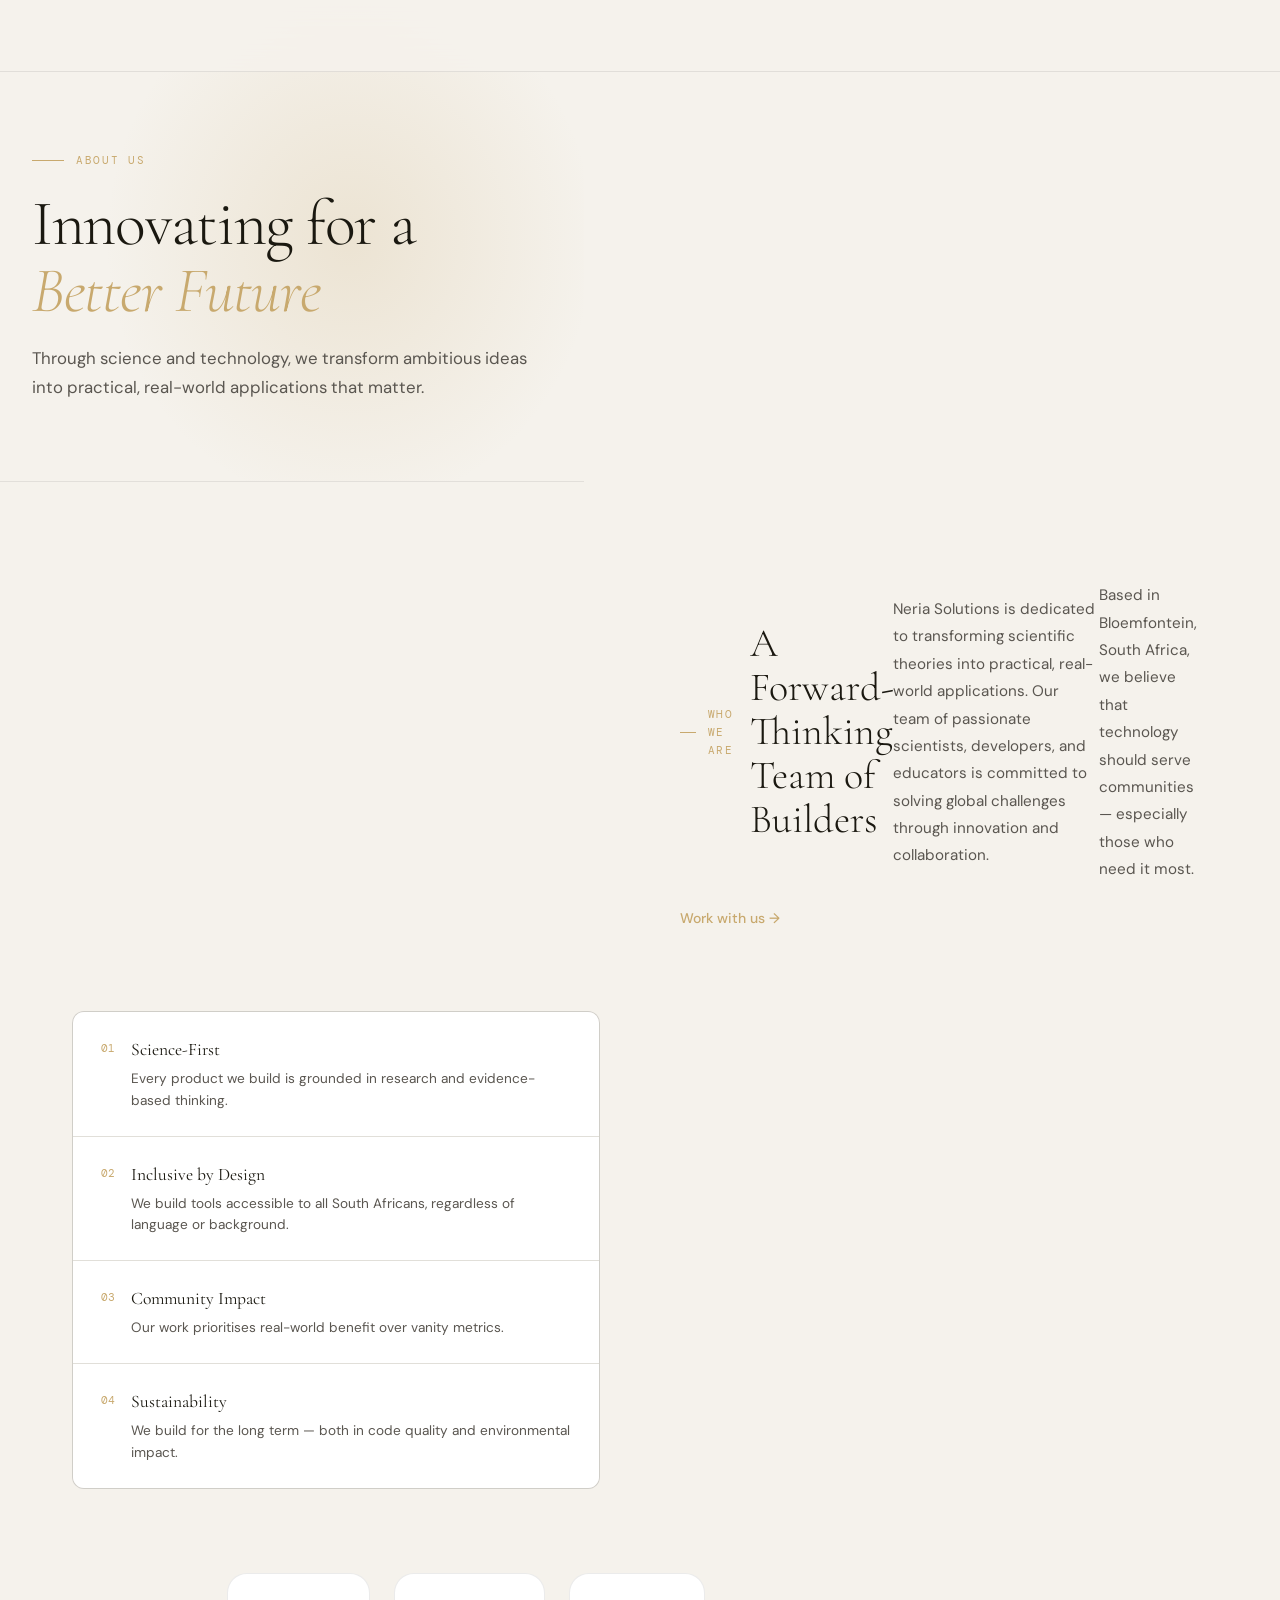
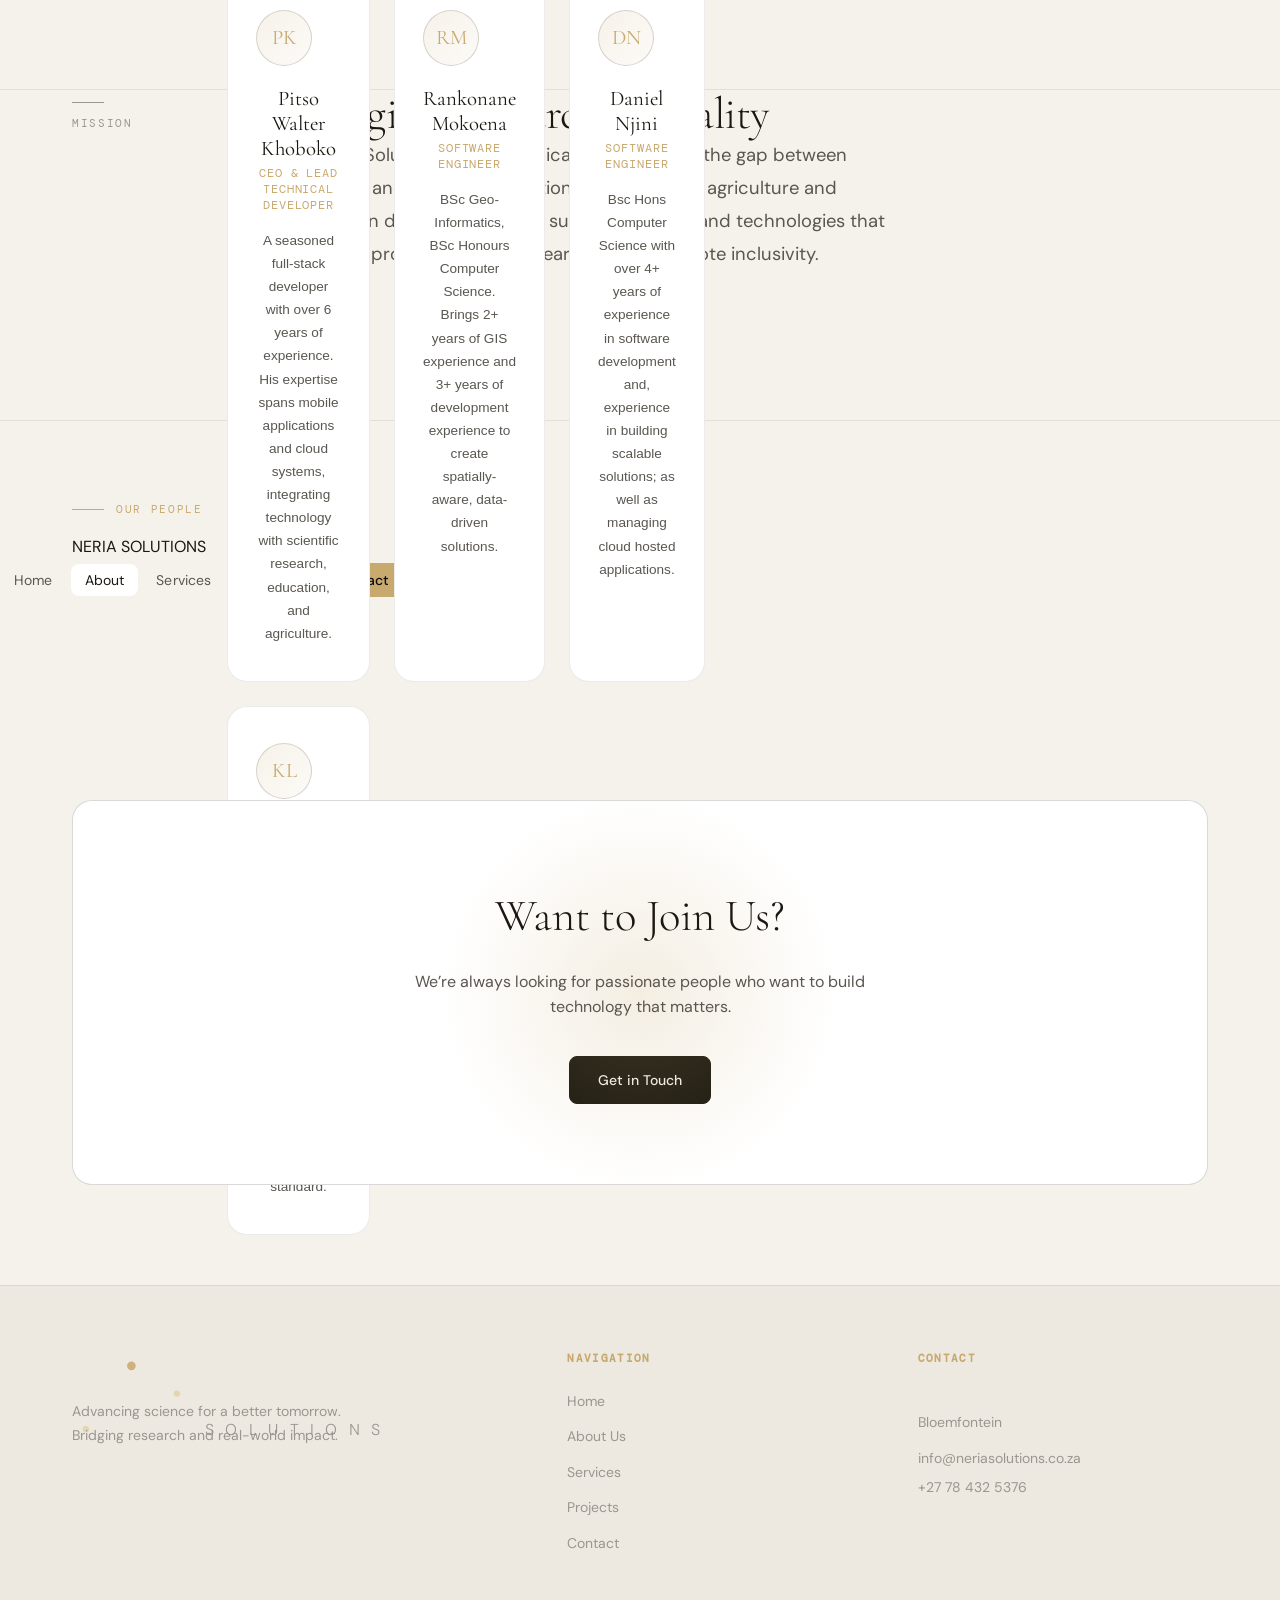
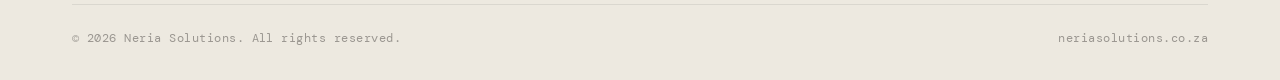
==== commit 1beddc45: "Update contact info, theme and mobile menu fixes" ====
--- a/about.html
+++ b/about.html
@@ -13,36 +13,7 @@
   <nav class="nav" id="nav">
     <a href="index.html" class="nav-logo" aria-label="Neria Solutions" style="display:flex;align-items:center">
       <div style="height:44px;width:auto"><svg xmlns="http://www.w3.org/2000/svg" viewBox="0 0 220 60" fill="none">
-  <defs>
-    <linearGradient id="lg1" x1="0%" y1="0%" x2="100%" y2="100%"><stop offset="0%" stop-color="#e0c994"/><stop offset="55%" stop-color="#c8a96e"/><stop offset="100%" stop-color="#a8894e"/></linearGradient>
-    <linearGradient id="lg2" x1="0%" y1="100%" x2="100%" y2="0%"><stop offset="0%" stop-color="#c8a96e"/><stop offset="100%" stop-color="#e8d8a8"/></linearGradient>
-    <filter id="gf"><feGaussianBlur stdDeviation="1.2" result="b"/><feMerge><feMergeNode in="b"/><feMergeNode in="SourceGraphic"/></feMerge></filter>
-  </defs>
-  <ellipse cx="30" cy="30" rx="21" ry="9" stroke="url(#lg1)" stroke-width="0.75" opacity="0.35" transform="rotate(-35 30 30)"/>
-  <ellipse cx="30" cy="30" rx="21" ry="9" stroke="url(#lg1)" stroke-width="0.75" opacity="0.35" transform="rotate(35 30 30)"/>
-  <line x1="19" y1="17" x2="19" y2="43" stroke="url(#lg1)" stroke-width="2.4" stroke-linecap="round"/>
-  <line x1="19" y1="17" x2="41" y2="43" stroke="url(#lg2)" stroke-width="2.4" stroke-linecap="round"/>
-  <line x1="41" y1="17" x2="41" y2="43" stroke="url(#lg1)" stroke-width="2.4" stroke-linecap="round"/>
-  <circle cx="30" cy="30" r="3.8" fill="url(#lg1)" filter="url(#gf)"/>
-  <circle cx="30" cy="8" r="2.2" fill="#c8a96e" opacity="0.85" filter="url(#gf)"/>
-  <circle cx="53" cy="22" r="1.6" fill="#e0c994" opacity="0.6"/>
-  <circle cx="7" cy="40" r="1.6" fill="#e0c994" opacity="0.6"/>
-  <text x="66" y="26" font-family="'Cormorant Garamond',Georgia,serif" font-size="18" font-weight="600" letter-spacing="3.5" fill="url(#lg1)">NERIA</text>
-  <line x1="66" y1="31" x2="210" y2="31" stroke="url(#lg1)" stroke-width="0.4" opacity="0.45"/>
-  <text x="67" y="43" font-family="'DM Sans',Helvetica,sans-serif" font-size="8" font-weight="300" letter-spacing="5.8" fill="var(--txd)">SOLUTIONS</text>
-</svg></div>
-    </a>
-    <div class="nav-right">
-      <ul class="nav-links" id="navLinks">
-        <li><a href="index.html">Home</a></li>
-        <li><a href="about.html" class="active">About</a></li>
-        <li><a href="services.html">Services</a></li>
-        <li><a href="projects.html">Projects</a></li>
-        <li><a href="contact.html" class="nav-cta">Contact Us</a></li>
-      </ul>
-      <button class="theme-toggle" aria-label="Toggle dark/light mode">
-        <svg class="icon-moon" viewBox="0 0 24 24" fill="none" stroke="currentColor" stroke-width="1.8"><path d="M21 12.79A9 9 0 1111.21 3 7 7 0 0021 12.79z"/></svg>
-        <svg class="icon-sun" viewBox="0 0 24 24" fill="none" stroke="currentColor" stroke-width="1.8"><circle cx="12" cy="12" r="5"/><line x1="12" y1="1" x2="12" y2="3"/><line x1="12" y1="21" x2="12" y2="23"/><line x1="4.22" y1="4.22" x2="5.64" y2="5.64"/><line x1="18.36" y1="18.36" x2="19.78" y2="19.78"/><line x1="1" y1="12" x2="3" y2="12"/><line x1="21" y1="12" x2="23" y2="12"/><line x1="4.22" y1="19.78" x2="5.64" y2="18.36"/><line x1="18.36" y1="5.64" x2="19.78" y2="4.22"/></svg>
+  <defs>"/><line x1="12" y1="1" x2="12" y2="3"/><line x1="12" y1="21" x2="12" y2="23"/><line x1="4.22" y1="4.22" x2="5.64" y2="5.64"/><line x1="18.36" y1="18.36" x2="19.78" y2="19.78"/><line x1="1" y1="12" x2="3" y2="12"/><line x1="21" y1="12" x2="23" y2="12"/><line x1="4.22" y1="19.78" x2="5.64" y2="18.36"/><line x1="18.36" y1="5.64" x2="19.78" y2="4.22"/></svg>
       </button>
       <button class="nav-toggle" id="navToggle" aria-label="Menu"><span></span><span></span><span></span></button>
     </div>
@@ -91,6 +62,35 @@
   <section class="team-section">
     <div class="container">
       <div class="section-label"><span class="label-line"></span>Our People</div>
+    <linearGradient id="lg1" x1="0%" y1="0%" x2="100%" y2="100%"><stop offset="0%" stop-color="#e0c994"/><stop offset="55%" stop-color="#c8a96e"/><stop offset="100%" stop-color="#a8894e"/></linearGradient>
+    <linearGradient id="lg2" x1="0%" y1="100%" x2="100%" y2="0%"><stop offset="0%" stop-color="#c8a96e"/><stop offset="100%" stop-color="#e8d8a8"/></linearGradient>
+    <filter id="gf"><feGaussianBlur stdDeviation="1.2" result="b"/><feMerge><feMergeNode in="b"/><feMergeNode in="SourceGraphic"/></feMerge></filter>
+  </defs>
+  <ellipse cx="30" cy="30" rx="21" ry="9" stroke="url(#lg1)" stroke-width="0.75" opacity="0.35" transform="rotate(-35 30 30)"/>
+  <ellipse cx="30" cy="30" rx="21" ry="9" stroke="url(#lg1)" stroke-width="0.75" opacity="0.35" transform="rotate(35 30 30)"/>
+  <line x1="19" y1="17" x2="19" y2="43" stroke="url(#lg1)" stroke-width="2.4" stroke-linecap="round"/>
+  <line x1="19" y1="17" x2="41" y2="43" stroke="url(#lg2)" stroke-width="2.4" stroke-linecap="round"/>
+  <line x1="41" y1="17" x2="41" y2="43" stroke="url(#lg1)" stroke-width="2.4" stroke-linecap="round"/>
+  <circle cx="30" cy="30" r="3.8" fill="url(#lg1)" filter="url(#gf)"/>
+  <circle cx="30" cy="8" r="2.2" fill="#c8a96e" opacity="0.85" filter="url(#gf)"/>
+  <circle cx="53" cy="22" r="1.6" fill="#e0c994" opacity="0.6"/>
+  <circle cx="7" cy="40" r="1.6" fill="#e0c994" opacity="0.6"/>
+  <text x="66" y="26" font-family="'Cormorant Garamond',Georgia,serif" font-size="18" font-weight="600" letter-spacing="3.5" fill="url(#lg1)">NERIA</text>
+  <line x1="66" y1="31" x2="210" y2="31" stroke="url(#lg1)" stroke-width="0.4" opacity="0.45"/>
+  <text x="67" y="43" font-family="'DM Sans',Helvetica,sans-serif" font-size="8" font-weight="300" letter-spacing="5.8" fill="var(--txd)">SOLUTIONS</text>
+</svg></div>
+    </a>
+    <div class="nav-right">
+      <ul class="nav-links" id="navLinks">
+        <li><a href="index.html">Home</a></li>
+        <li><a href="about.html" class="active">About</a></li>
+        <li><a href="services.html">Services</a></li>
+        <li><a href="projects.html">Projects</a></li>
+        <li><a href="contact.html" class="nav-cta">Contact Us</a></li>
+      </ul>
+      <button class="theme-toggle" aria-label="Toggle dark/light mode">
+        <svg class="icon-moon" viewBox="0 0 24 24" fill="none" stroke="currentColor" stroke-width="1.8"><path d="M21 12.79A9 9 0 1111.21 3 7 7 0 0021 12.79z"/></svg>
+        <svg class="icon-sun" viewBox="0 0 24 24" fill="none" stroke="currentColor" stroke-width="1.8"><circle cx="12" cy="12" r="5
       <h2 class="section-title">Meet the Team</h2>
       <div class="team-grid">
         <div class="team-card">
@@ -105,12 +105,24 @@
           <div class="team-role">Software Engineer</div>
           <p>BSc Geo-Informatics, BSc Honours Computer Science. Brings 2+ years of GIS experience and 3+ years of development experience to create spatially-aware, data-driven solutions.</p>
         </div>
+
         <div class="team-card">
-          <div class="team-avatar">LM</div>
-          <h3>Lilitha Mdutyana</h3>
+          <div class="team-avatar">DN</div>
+          <h3>Daniel Njini</h3>
+          <div class="team-role">Software Engineer</div>
+          <p>Bsc Hons Computer Science with over 4+ years of experience in software development and, experience in building scalable solutions; as well as managing cloud hosted applications.</p>
+        </div>
+       
+        
+        <div class="team-card">
+          <div class="team-avatar">KL</div>
+          <h3>Kereng Lekalakala</h3>
           <div class="team-role">Quality Assurance</div>
-          <p>MSc Computer Information Systems with 2+ years of Business Analysis and Quality Assurance experience, ensuring every product ships at the highest standard.</p>
+          <p>BSc Honours with 5+ years of Business Analysis and Quality Assurance experience, ensuring every product ships at the highest standard.</p>
         </div>
+
+
+        
       </div>
     </div>
   </section>
@@ -163,13 +175,13 @@
         </div>
         <div class="footer-contact">
           <h4>Contact</h4>
-          <p>21354, Turflaagte 2<br>Bloemfontein, 9323</p>
-          <a href="mailto:pwkhoboko&#64;gmail.com">pwkhoboko&#64;gmail.com</a>
+          <p><br>Bloemfontein</p>
+          <a href="mailto:info&#64;neriasolutions.co.za">info&#64;neriasolutions.co.za</a>
           <a href="tel:+27784325376">+27 78 432 5376</a>
         </div>
       </div>
       <div class="footer-bottom">
-        <span>&copy; 2025 Neria Solutions. All rights reserved.</span>
+        <span>&copy; 2026 Neria Solutions. All rights reserved.</span>
         <span>neriasolutions.co.za</span>
       </div>
     </div>
--- a/styles.css
+++ b/styles.css
@@ -1,466 +1,295 @@
 /* ============================================
-   NERIA SOLUTIONS — v2 with Dark/Light Mode
-   Aesthetic: Refined Scientific Luxury
-   Fonts: Cormorant Garamond + DM Sans + DM Mono
+   NERIA SOLUTIONS v3 — styles.css
    ============================================ */
-
-*, *::before, *::after { box-sizing: border-box; margin: 0; padding: 0; }
-
-/* ============================
-   THEME VARIABLES
-   ============================ */
+*,*::before,*::after{box-sizing:border-box;margin:0;padding:0}
+
+/* ── THEME TOKENS ── */
 :root {
-  --gold: #c8a96e;
-  --gold-light: #e0c994;
-  --gold-dim: rgba(200, 169, 110, 0.15);
-  --green: #4ecb7a;
-  --green-dim: rgba(78, 203, 122, 0.12);
-  --radius: 12px;
-  --radius-lg: 20px;
-  --nav-h: 72px;
-  --max-w: 1200px;
-  --transition: 0.3s cubic-bezier(0.4, 0, 0.2, 1);
-  --font-display: 'Cormorant Garamond', Georgia, serif;
-  --font-body: 'DM Sans', sans-serif;
-  --font-mono: 'DM Mono', monospace;
-}
-
-[data-theme="dark"] {
-  --bg: #0a0c10;
-  --bg-deep: #111318;
-  --surface: #161a22;
-  --surface-2: #1e2330;
-  --border: rgba(255,255,255,0.07);
-  --border-light: rgba(255,255,255,0.12);
-  --text: #e8e4dc;
-  --text-muted: #8a8a9a;
-  --text-dim: #555568;
-  --white: #ffffff;
-  --nav-bg: rgba(10,12,16,0.88);
-  --nav-bg-scrolled: rgba(10,12,16,0.97);
-  --orb-1: rgba(200,169,110,0.12);
-  --orb-2: rgba(78,203,122,0.06);
-  --grid-line: rgba(255,255,255,0.04);
-  --shadow: 0 20px 60px rgba(0,0,0,0.5);
-  --logo-text-fill: #e8e4dc;
-  --logo-sub-fill: #8a8a9a;
-}
-
-[data-theme="light"] {
-  --bg: #f5f2ec;
-  --bg-deep: #ede9e0;
-  --surface: #ffffff;
-  --surface-2: #f0ece4;
-  --border: rgba(0,0,0,0.08);
-  --border-light: rgba(0,0,0,0.15);
-  --text: #1a1810;
-  --text-muted: #5a5650;
-  --text-dim: #9a9690;
-  --white: #1a1810;
-  --nav-bg: rgba(245,242,236,0.88);
-  --nav-bg-scrolled: rgba(245,242,236,0.97);
-  --orb-1: rgba(200,169,110,0.2);
-  --orb-2: rgba(78,203,122,0.08);
-  --grid-line: rgba(0,0,0,0.04);
-  --shadow: 0 20px 60px rgba(0,0,0,0.1);
-  --logo-text-fill: #1a1810;
-  --logo-sub-fill: #9a9690;
-}
-
-html { scroll-behavior: smooth; }
-body {
-  background: var(--bg);
-  color: var(--text);
-  font-family: var(--font-body);
-  font-size: 16px;
-  line-height: 1.6;
-  overflow-x: hidden;
-  transition: background 0.4s ease, color 0.4s ease;
-}
-a { text-decoration: none; color: inherit; }
-img { max-width: 100%; display: block; }
-::-webkit-scrollbar { width: 4px; }
-::-webkit-scrollbar-track { background: var(--bg); }
-::-webkit-scrollbar-thumb { background: var(--gold-dim); border-radius: 2px; }
-.container { max-width: var(--max-w); margin: 0 auto; padding: 0 32px; }
-
-/* ============================
-   THEME TOGGLE
-   ============================ */
-.theme-toggle {
-  width: 40px; height: 40px;
-  border-radius: 50%;
-  border: 1px solid var(--border-light);
-  background: var(--surface);
-  cursor: pointer;
-  display: flex; align-items: center; justify-content: center;
-  transition: var(--transition);
-  flex-shrink: 0;
-  color: var(--text-muted);
-}
-.theme-toggle:hover { border-color: var(--gold); color: var(--gold); transform: rotate(20deg) scale(1.05); }
-.theme-toggle svg { width: 17px; height: 17px; }
-.icon-sun { display: none; }
-.icon-moon { display: block; }
-html[data-theme="light"] .icon-sun { display: block; }
-html[data-theme="light"] .icon-moon { display: none; }
-
-/* ============================
-   NAVIGATION
-   ============================ */
-.nav {
-  position: fixed; top: 0; left: 0; right: 0; z-index: 100;
-  height: var(--nav-h);
-  display: flex; align-items: center; justify-content: space-between;
-  padding: 0 48px;
-  background: var(--nav-bg);
-  backdrop-filter: blur(24px);
-  border-bottom: 1px solid var(--border);
-  transition: background var(--transition), border-color var(--transition);
-}
-.nav.scrolled { background: var(--nav-bg-scrolled); }
-
-.nav-logo {
-  display: flex; align-items: center;
-  transition: opacity var(--transition);
-}
-.nav-logo:hover { opacity: 0.82; }
-.nav-logo svg { height: 44px; width: auto; }
-/* Make SVG text adapt to theme */
-.nav-logo svg .logo-wordmark { fill: var(--logo-text-fill); }
-.nav-logo svg .logo-sub { fill: var(--logo-sub-fill); }
-
-.nav-right { display: flex; align-items: center; gap: 8px; }
-.nav-links {
-  display: flex; align-items: center; gap: 4px;
-  list-style: none; margin-right: 8px;
-}
-.nav-links a {
-  font-size: 0.875rem; font-weight: 400; color: var(--text-muted);
-  padding: 7px 14px; border-radius: 8px; transition: var(--transition); letter-spacing: 0.01em;
-}
-.nav-links a:hover, .nav-links a.active { color: var(--text); }
-.nav-links a.active { background: var(--surface); }
-.nav-cta {
-  background: var(--gold) !important; color: #0a0c10 !important;
-  font-weight: 500 !important; padding: 8px 20px !important; border-radius: 8px !important;
-}
-.nav-cta:hover { background: var(--gold-light) !important; transform: translateY(-1px); }
-
-.nav-toggle {
-  display: none; flex-direction: column; gap: 5px;
-  background: none; border: none; cursor: pointer; padding: 4px;
-}
-.nav-toggle span {
-  display: block; width: 22px; height: 1.5px;
-  background: var(--text); border-radius: 2px; transition: var(--transition);
-}
-
-/* ============================
-   HERO
-   ============================ */
-.hero {
-  min-height: 100vh; display: flex; align-items: center;
-  position: relative; overflow: hidden;
-  padding: calc(var(--nav-h) + 60px) 48px 80px;
-}
-.hero-bg { position: absolute; inset: 0; pointer-events: none; }
-.hero-orb {
-  position: absolute; border-radius: 50%; filter: blur(80px);
-  animation: orbFloat 8s ease-in-out infinite alternate;
-}
-.orb-1 {
-  width: 600px; height: 600px;
-  background: radial-gradient(circle, var(--orb-1) 0%, transparent 70%);
-  top: -100px; right: -100px;
-}
-.orb-2 {
-  width: 400px; height: 400px;
-  background: radial-gradient(circle, var(--orb-2) 0%, transparent 70%);
-  bottom: 0; left: 10%; animation-delay: -4s;
-}
-@keyframes orbFloat { from{transform:translate(0,0) scale(1)} to{transform:translate(20px,-30px) scale(1.05)} }
-.hero-grid {
-  position: absolute; inset: 0;
-  background-image: linear-gradient(var(--grid-line) 1px, transparent 1px), linear-gradient(90deg, var(--grid-line) 1px, transparent 1px);
-  background-size: 60px 60px;
-  mask-image: radial-gradient(ellipse 80% 60% at 50% 50%, black 0%, transparent 100%);
-}
-.hero-content { position: relative; max-width: 700px; animation: fadeUp 0.9s cubic-bezier(0.4,0,0.2,1) both; }
-@keyframes fadeUp { from{opacity:0;transform:translateY(30px)} to{opacity:1;transform:translateY(0)} }
-.hero-eyebrow {
-  display: flex; align-items: center; gap: 10px;
-  font-family: var(--font-mono); font-size: 0.75rem;
-  letter-spacing: 0.12em; text-transform: uppercase;
-  color: var(--gold); margin-bottom: 28px; animation: fadeUp 0.9s 0.1s both;
-}
-.dot { width:6px; height:6px; background:var(--green); border-radius:50%; box-shadow:0 0 8px var(--green); animation:pulse 2s infinite; }
-@keyframes pulse { 0%,100%{opacity:1;transform:scale(1)} 50%{opacity:0.6;transform:scale(1.3)} }
-.hero-title {
-  font-family: var(--font-display); font-size: clamp(3rem,6vw,5.5rem);
-  font-weight: 300; line-height: 1.05; letter-spacing: -0.02em; color: var(--text);
-  margin-bottom: 24px; animation: fadeUp 0.9s 0.2s both;
-}
-.hero-title em { font-style: italic; color: var(--gold); font-weight: 300; }
-.hero-sub {
-  font-size: 1.1rem; color: var(--text-muted); max-width: 520px;
-  line-height: 1.7; margin-bottom: 40px; animation: fadeUp 0.9s 0.3s both;
-}
-.hero-actions { display:flex; align-items:center; gap:20px; flex-wrap:wrap; animation: fadeUp 0.9s 0.4s both; }
-.hero-scroll {
-  position: absolute; bottom: 40px; left: 48px;
-  display: flex; align-items: center; gap: 12px;
-  font-family: var(--font-mono); font-size: 0.7rem;
-  letter-spacing: 0.1em; text-transform: uppercase; color: var(--text-dim);
-}
-.scroll-line { width:40px; height:1px; background:var(--text-dim); position:relative; overflow:hidden; }
-.scroll-line::after {
-  content:''; position:absolute; top:0; left:-100%;
-  width:100%; height:100%; background:var(--gold); animation:scanLine 2s ease-in-out infinite;
-}
-@keyframes scanLine { 0%{left:-100%} 100%{left:100%} }
-
-/* ============================
-   BUTTONS
-   ============================ */
-.btn-primary {
-  display:inline-flex; align-items:center;
-  background:var(--gold); color:#0a0c10;
-  font-family:var(--font-body); font-size:0.875rem; font-weight:500;
-  padding:12px 28px; border-radius:8px; transition:var(--transition);
-  border:1px solid var(--gold); cursor:pointer;
-}
-.btn-primary:hover { background:var(--gold-light); transform:translateY(-2px); box-shadow:0 8px 30px rgba(200,169,110,0.3); }
-.btn-primary.btn-light { background:var(--text); color:var(--bg); border-color:var(--text); }
-.btn-primary.btn-light:hover { opacity: 0.88; box-shadow:0 8px 30px rgba(0,0,0,0.15); }
-.btn-ghost {
-  display:inline-flex; align-items:center; color:var(--text-muted); font-size:0.875rem;
-  padding:12px 4px; transition:var(--transition); border-bottom:1px solid transparent;
-}
-.btn-ghost:hover { color:var(--text); border-bottom-color:var(--gold); }
-.text-link { display:inline-flex; align-items:center; color:var(--gold); font-size:0.875rem; font-weight:500; transition:var(--transition); gap:6px; }
-.text-link:hover { gap:10px; }
-
-/* ============================
-   LABELS & SECTION HEADINGS
-   ============================ */
-.section-label {
-  display:flex; align-items:center; gap:12px;
-  font-family:var(--font-mono); font-size:0.7rem;
-  letter-spacing:0.15em; text-transform:uppercase; color:var(--gold); margin-bottom:16px;
-}
-.label-line { display:block; width:32px; height:1px; background:var(--gold); }
-.section-title {
-  font-family:var(--font-display); font-size:clamp(2rem,3.5vw,3rem);
-  font-weight:300; letter-spacing:-0.01em; line-height:1.1; color:var(--text);
-}
-.section-header { margin-bottom:56px; }
-.section-footer { margin-top:48px; text-align:center; }
-
-/* ============================
-   MISSION
-   ============================ */
-.mission { padding:120px 0; border-top:1px solid var(--border); }
-.mission-grid { display:grid; grid-template-columns:160px 1fr; gap:60px; align-items:start; }
-.mission-label {
-  display:flex; flex-direction:column; align-items:flex-start; gap:12px;
-  font-family:var(--font-mono); font-size:0.7rem; letter-spacing:0.15em;
-  text-transform:uppercase; color:var(--text-dim); padding-top:12px;
-}
-.mission-label .label-line { background:var(--text-dim); }
-.mission-text { font-size:1.15rem; color:var(--text-muted); line-height:1.8; margin-bottom:28px; max-width:620px; }
-
-/* ============================
-   SERVICES PREVIEW
-   ============================ */
-.services-preview { padding:100px 0; background:var(--bg-deep); border-top:1px solid var(--border); border-bottom:1px solid var(--border); transition:background var(--transition); }
-.services-grid { display:grid; grid-template-columns:repeat(3,1fr); gap:1px; background:var(--border); border:1px solid var(--border); border-radius:var(--radius-lg); overflow:hidden; }
-.service-card { display:flex; flex-direction:column; background:var(--surface); padding:44px 36px; transition:var(--transition); position:relative; overflow:hidden; }
-.service-card::before { content:''; position:absolute; top:0; left:0; right:0; height:2px; background:linear-gradient(90deg,transparent,var(--gold),transparent); opacity:0; transition:var(--transition); }
-.service-card:hover { background:var(--surface-2); }
-.service-card:hover::before { opacity:1; }
-.service-card--accent { background:var(--surface-2); }
-.service-icon { width:48px; height:48px; background:var(--gold-dim); border-radius:10px; display:flex; align-items:center; justify-content:center; margin-bottom:24px; color:var(--gold); }
-.service-icon svg { width:22px; height:22px; }
-.service-card h3 { font-family:var(--font-display); font-size:1.5rem; font-weight:400; color:var(--text); margin-bottom:12px; }
-.service-card p { font-size:0.9rem; color:var(--text-muted); line-height:1.7; flex-grow:1; }
-.card-arrow { display:inline-block; color:var(--gold); margin-top:24px; font-size:1.1rem; transition:var(--transition); }
-.service-card:hover .card-arrow { transform:translateX(6px); }
-
-/* ============================
-   STATS
-   ============================ */
-.stats { padding:80px 0; }
-.stats-grid { display:flex; align-items:center; justify-content:center; }
-.stat { display:flex; flex-direction:column; align-items:center; padding:0 60px; text-align:center; }
-.stat-number { font-family:var(--font-display); font-size:3rem; font-weight:300; color:var(--text); line-height:1; margin-bottom:8px; }
-.stat-label { font-size:0.75rem; letter-spacing:0.08em; text-transform:uppercase; color:var(--text-dim); }
-.stat-divider { width:1px; height:60px; background:var(--border-light); flex-shrink:0; }
-
-/* ============================
-   PROJECTS PREVIEW
-   ============================ */
-.projects-preview { padding:100px 0; background:var(--bg-deep); border-top:1px solid var(--border); border-bottom:1px solid var(--border); transition:background var(--transition); }
-.projects-list { display:grid; gap:1px; background:var(--border); border:1px solid var(--border); border-radius:var(--radius-lg); overflow:hidden; }
-.project-item { background:var(--surface); padding:36px 40px; display:flex; flex-direction:column; gap:10px; transition:var(--transition); }
-.project-item:hover { background:var(--surface-2); padding-left:48px; }
-.project-status { display:inline-flex; align-items:center; gap:6px; font-family:var(--font-mono); font-size:0.68rem; letter-spacing:0.1em; text-transform:uppercase; padding:4px 10px; border-radius:20px; width:fit-content; }
-.project-status::before { content:''; width:5px; height:5px; border-radius:50%; }
-.project-status.in-progress { background:var(--green-dim); color:var(--green); }
-.project-status.in-progress::before { background:var(--green); }
-.project-status.planned { background:rgba(200,169,110,0.1); color:var(--gold); }
-.project-status.planned::before { background:var(--gold); }
-.project-item h3 { font-family:var(--font-display); font-size:1.5rem; font-weight:400; color:var(--text); }
-.project-item p { font-size:0.9rem; color:var(--text-muted); max-width:600px; }
-.project-tags { display:flex; gap:8px; flex-wrap:wrap; margin-top:4px; }
-.project-tags span { font-size:0.7rem; letter-spacing:0.06em; text-transform:uppercase; color:var(--text-dim); background:var(--surface-2); border:1px solid var(--border); padding:3px 10px; border-radius:4px; }
-.project-link { color:var(--gold); font-size:0.85rem; font-weight:500; margin-top:4px; transition:var(--transition); width:fit-content; }
-.project-link:hover { letter-spacing:0.02em; }
-
-/* ============================
-   CTA
-   ============================ */
-.cta-section { padding:100px 0; }
-.cta-box { background:var(--surface); border:1px solid var(--border-light); border-radius:var(--radius-lg); padding:80px 60px; text-align:center; position:relative; overflow:hidden; }
-.cta-orb { position:absolute; width:400px; height:400px; background:radial-gradient(circle,var(--orb-1) 0%,transparent 70%); top:50%; left:50%; transform:translate(-50%,-50%); border-radius:50%; pointer-events:none; }
-.cta-box h2 { font-family:var(--font-display); font-size:clamp(2rem,3.5vw,3rem); font-weight:300; color:var(--text); margin-bottom:16px; position:relative; }
-.cta-box p { color:var(--text-muted); font-size:1rem; max-width:480px; margin:0 auto 36px; position:relative; }
-
-/* ============================
-   FOOTER
-   ============================ */
-.footer { background:var(--bg-deep); border-top:1px solid var(--border); padding:64px 0 32px; transition:background var(--transition); }
-.footer-grid { display:grid; grid-template-columns:1.5fr 1fr 1fr; gap:60px; margin-bottom:48px; }
-.footer-logo { height:36px; width:auto; }
-.footer-brand p { font-size:0.875rem; color:var(--text-dim); line-height:1.7; max-width:280px; margin-top:14px; }
-.footer-links h4, .footer-contact h4 { font-family:var(--font-mono); font-size:0.68rem; letter-spacing:0.12em; text-transform:uppercase; color:var(--gold); margin-bottom:20px; }
-.footer-links ul { list-style:none; display:flex; flex-direction:column; gap:10px; }
-.footer-links a { font-size:0.875rem; color:var(--text-dim); transition:var(--transition); }
-.footer-links a:hover { color:var(--text); }
-.footer-contact { display:flex; flex-direction:column; }
-.footer-contact p { font-size:0.875rem; color:var(--text-dim); line-height:1.7; margin-bottom:12px; }
-.footer-contact a { font-size:0.875rem; color:var(--text-dim); transition:var(--transition); display:block; margin-bottom:6px; }
-.footer-contact a:hover { color:var(--gold); }
-.footer-bottom { display:flex; justify-content:space-between; align-items:center; padding-top:24px; border-top:1px solid var(--border); font-size:0.75rem; color:var(--text-dim); font-family:var(--font-mono); letter-spacing:0.04em; }
-
-/* ============================
-   PAGE HEROES (inner pages)
-   ============================ */
-.page-hero { padding:calc(var(--nav-h) + 80px) 0 80px; border-bottom:1px solid var(--border); position:relative; overflow:hidden; }
-.page-hero::before { content:''; position:absolute; inset:0; background:radial-gradient(ellipse 60% 80% at 60% 50%, var(--orb-1) 0%, transparent 70%); pointer-events:none; }
-.page-hero .container { position:relative; }
-.page-hero-eyebrow { font-family:var(--font-mono); font-size:0.7rem; letter-spacing:0.15em; text-transform:uppercase; color:var(--gold); margin-bottom:20px; display:flex; align-items:center; gap:12px; }
-.page-hero h1 { font-family:var(--font-display); font-size:clamp(2.5rem,5vw,4.5rem); font-weight:300; color:var(--text); line-height:1.05; letter-spacing:-0.02em; margin-bottom:20px; }
-.page-hero h1 em { font-style:italic; color:var(--gold); }
-.page-hero-sub { font-size:1.05rem; color:var(--text-muted); max-width:520px; line-height:1.7; }
-
-/* ============================
-   ABOUT PAGE
-   ============================ */
-.about-section { padding:100px 0; }
-.about-intro-grid { display:grid; grid-template-columns:1fr 1fr; gap:80px; align-items:start; margin-bottom:100px; }
-.about-intro-text h2 { font-family:var(--font-display); font-size:2.5rem; font-weight:300; color:var(--text); margin-bottom:20px; line-height:1.1; }
-.about-intro-text p { color:var(--text-muted); font-size:0.95rem; line-height:1.8; margin-bottom:16px; }
-.about-values { display:flex; flex-direction:column; gap:1px; background:var(--border); border:1px solid var(--border); border-radius:var(--radius); overflow:hidden; }
-.value-item { background:var(--surface); padding:24px 28px; display:flex; gap:16px; align-items:flex-start; }
-.value-num { font-family:var(--font-mono); font-size:0.7rem; color:var(--gold); margin-top:4px; flex-shrink:0; }
-.value-item h4 { font-family:var(--font-display); font-size:1.1rem; font-weight:400; color:var(--text); margin-bottom:4px; }
-.value-item p { font-size:0.85rem; color:var(--text-muted); line-height:1.6; }
-.team-section { padding:80px 0 100px; border-top:1px solid var(--border); }
-.team-grid { display:grid; grid-template-columns:repeat(3,1fr); gap:24px; margin-top:48px; }
-.team-card { background:var(--surface); border:1px solid var(--border); border-radius:var(--radius-lg); padding:36px 28px; transition:var(--transition); }
-.team-card:hover { border-color:var(--border-light); transform:translateY(-4px); box-shadow:var(--shadow); }
-.team-avatar { width:56px; height:56px; background:linear-gradient(135deg,var(--gold-dim),rgba(200,169,110,0.05)); border:1px solid var(--border-light); border-radius:50%; display:flex; align-items:center; justify-content:center; font-family:var(--font-display); font-size:1.3rem; color:var(--gold); margin-bottom:20px; }
-.team-card h3 { font-family:var(--font-display); font-size:1.3rem; font-weight:400; color:var(--text); margin-bottom:4px; }
-.team-role { font-size:0.75rem; letter-spacing:0.08em; text-transform:uppercase; color:var(--gold); font-family:var(--font-mono); margin-bottom:16px; }
-.team-card p { font-size:0.85rem; color:var(--text-muted); line-height:1.7; }
-
-/* ============================
-   SERVICES PAGE
-   ============================ */
-.services-section { padding:80px 0 100px; }
-.services-full-grid { display:grid; gap:24px; margin-top:48px; }
-.service-full-card { background:var(--surface); border:1px solid var(--border); border-radius:var(--radius-lg); padding:48px; display:grid; grid-template-columns:80px 1fr; gap:36px; align-items:start; transition:var(--transition); }
-.service-full-card:hover { border-color:var(--border-light); background:var(--surface-2); }
-.service-full-icon { width:64px; height:64px; background:var(--gold-dim); border-radius:14px; display:flex; align-items:center; justify-content:center; color:var(--gold); flex-shrink:0; }
-.service-full-icon svg { width:28px; height:28px; }
-.service-full-card h3 { font-family:var(--font-display); font-size:1.8rem; font-weight:300; color:var(--text); margin-bottom:12px; }
-.service-full-card p { font-size:0.95rem; color:var(--text-muted); line-height:1.8; margin-bottom:20px; }
-.service-features { display:flex; flex-wrap:wrap; gap:8px; }
-.service-features span { font-size:0.75rem; color:var(--text-muted); background:var(--surface-2); border:1px solid var(--border); padding:4px 12px; border-radius:20px; }
-
-/* ============================
-   PROJECTS PAGE
-   ============================ */
-.projects-section { padding:80px 0 100px; }
-.projects-filter { display:flex; gap:8px; flex-wrap:wrap; margin-bottom:48px; }
-.filter-btn { font-family:var(--font-mono); font-size:0.7rem; letter-spacing:0.08em; text-transform:uppercase; color:var(--text-dim); background:var(--surface); border:1px solid var(--border); padding:8px 16px; border-radius:6px; cursor:pointer; transition:var(--transition); }
-.filter-btn:hover, .filter-btn.active { color:var(--gold); border-color:var(--gold); background:var(--gold-dim); }
-.projects-full-grid { display:grid; grid-template-columns:repeat(2,1fr); gap:24px; }
-.project-full-card { background:var(--surface); border:1px solid var(--border); border-radius:var(--radius-lg); padding:36px; display:flex; flex-direction:column; gap:14px; transition:var(--transition); }
-.project-full-card:hover { border-color:var(--border-light); transform:translateY(-4px); box-shadow:var(--shadow); }
-.project-full-card h3 { font-family:var(--font-display); font-size:1.5rem; font-weight:400; color:var(--text); }
-.project-full-card p { font-size:0.9rem; color:var(--text-muted); line-height:1.7; flex-grow:1; }
-
-/* ============================
-   CONTACT PAGE
-   ============================ */
-.contact-section { padding:80px 0 100px; }
-.contact-grid { display:grid; grid-template-columns:1fr 1.5fr; gap:80px; }
-.contact-info h3 { font-family:var(--font-display); font-size:1.8rem; font-weight:300; color:var(--text); margin-bottom:16px; }
-.contact-info > p { font-size:0.95rem; color:var(--text-muted); line-height:1.7; margin-bottom:40px; }
-.contact-detail { display:flex; flex-direction:column; gap:24px; }
-.contact-item { display:flex; gap:16px; align-items:flex-start; }
-.contact-item-icon { width:40px; height:40px; background:var(--gold-dim); border-radius:8px; display:flex; align-items:center; justify-content:center; color:var(--gold); flex-shrink:0; }
-.contact-item-icon svg { width:18px; height:18px; }
-.contact-item h4 { font-size:0.75rem; letter-spacing:0.08em; text-transform:uppercase; color:var(--text-dim); font-family:var(--font-mono); margin-bottom:4px; }
-.contact-item p, .contact-item a { font-size:0.9rem; color:var(--text-muted); line-height:1.6; transition:var(--transition); }
-.contact-item a:hover { color:var(--gold); }
-.contact-form { background:var(--surface); border:1px solid var(--border); border-radius:var(--radius-lg); padding:48px; }
-.contact-form h3 { font-family:var(--font-display); font-size:1.6rem; font-weight:300; color:var(--text); margin-bottom:32px; }
-.form-group { margin-bottom:20px; }
-.form-row { display:grid; grid-template-columns:1fr 1fr; gap:16px; }
-label { display:block; font-size:0.75rem; letter-spacing:0.08em; text-transform:uppercase; color:var(--text-dim); font-family:var(--font-mono); margin-bottom:8px; }
-input, textarea, select { width:100%; background:var(--bg-deep); border:1px solid var(--border); border-radius:8px; padding:12px 16px; color:var(--text); font-family:var(--font-body); font-size:0.9rem; transition:var(--transition); outline:none; appearance:none; }
-input:focus, textarea:focus, select:focus { border-color:var(--gold); background:var(--surface-2); box-shadow:0 0 0 3px rgba(200,169,110,0.08); }
-input::placeholder, textarea::placeholder { color:var(--text-dim); }
-textarea { resize:vertical; min-height:120px; }
-.form-submit { margin-top:28px; }
-.form-submit .btn-primary { width:100%; justify-content:center; }
-
-/* ============================
-   RESPONSIVE
-   ============================ */
-@media (max-width:1024px) {
-  .services-grid { grid-template-columns:1fr; }
-  .about-intro-grid { grid-template-columns:1fr; gap:48px; }
-  .team-grid { grid-template-columns:repeat(2,1fr); }
-  .footer-grid { grid-template-columns:1fr 1fr; gap:40px; }
-  .footer-brand { grid-column:1/-1; }
-  .projects-full-grid { grid-template-columns:1fr; }
-  .contact-grid { grid-template-columns:1fr; gap:48px; }
-  .stats-grid { flex-wrap:wrap; gap:32px; justify-content:center; }
-  .stat-divider { display:none; }
-}
-@media (max-width:768px) {
-  .hero { padding:calc(var(--nav-h) + 40px) 24px 60px; }
-  .hero-scroll { display:none; }
-  .nav { padding:0 24px; }
-  .nav-toggle { display:flex; }
-  .nav-links { display:none; position:fixed; top:var(--nav-h); left:0; right:0; background:var(--bg-deep); border-bottom:1px solid var(--border); flex-direction:column; padding:20px 24px; gap:4px; }
-  .nav-links.open { display:flex; }
-  .nav-links li { width:100%; }
-  .nav-links a { display:block; padding:12px 16px; }
-  .nav-cta { text-align:center; }
-  .container { padding:0 24px; }
-  .mission-grid { grid-template-columns:1fr; gap:20px; }
-  .mission-label { flex-direction:row; align-items:center; }
-  .team-grid { grid-template-columns:1fr; }
-  .service-full-card { grid-template-columns:1fr; gap:20px; }
-  .footer-grid { grid-template-columns:1fr; gap:32px; }
-  .footer-bottom { flex-direction:column; gap:8px; text-align:center; }
-  .cta-box { padding:48px 24px; }
-  .contact-form { padding:32px 24px; }
-  .form-row { grid-template-columns:1fr; }
-  .hero-actions { flex-direction:column; align-items:flex-start; }
-}
+  --gold:#c8a96e; --gold-light:#e0c994; --gold-dim:rgba(200,169,110,0.15);
+  --green:#4ecb7a; --green-dim:rgba(78,203,122,0.12);
+  --radius:12px; --radius-lg:20px; --nav-h:72px; --max-w:1200px;
+  --ease:0.3s cubic-bezier(0.4,0,0.2,1);
+  --font-d:'Cormorant Garamond',Georgia,serif;
+  --font-b:'DM Sans',sans-serif;
+  --font-m:'DM Mono',monospace;
+}
+html[data-theme="dark"] {
+  --bg:#0a0c10; --bg2:#111318; --surf:#161a22; --surf2:#1e2330;
+  --bdr:rgba(255,255,255,0.07); --bdr2:rgba(255,255,255,0.13);
+  --tx:#e8e4dc; --txm:#8a8a9a; --txd:#555568;
+  --nav-bg:rgba(10,12,16,0.88); --nav-bg2:rgba(10,12,16,0.97);
+  --orb1:rgba(200,169,110,0.12); --orb2:rgba(78,203,122,0.06);
+  --grid:rgba(255,255,255,0.04); --shad:0 20px 60px rgba(0,0,0,0.5);
+}
+html[data-theme="light"] {
+  --bg:#f5f2ec; --bg2:#ede9e0; --surf:#ffffff; --surf2:#f0ece4;
+  --bdr:rgba(0,0,0,0.08); --bdr2:rgba(0,0,0,0.15);
+  --tx:#1a1810; --txm:#5a5650; --txd:#9a9690;
+  --nav-bg:rgba(245,242,236,0.88); --nav-bg2:rgba(245,242,236,0.97);
+  --orb1:rgba(200,169,110,0.2); --orb2:rgba(78,203,122,0.08);
+  --grid:rgba(0,0,0,0.04); --shad:0 20px 60px rgba(0,0,0,0.1);
+}
+
+html{scroll-behavior:smooth}
+body{background:var(--bg);color:var(--tx);font-family:var(--font-b);font-size:16px;line-height:1.6;overflow-x:hidden;transition:background .4s,color .4s}
+a{text-decoration:none;color:inherit}
+img{max-width:100%;display:block}
+::-webkit-scrollbar{width:4px}
+::-webkit-scrollbar-track{background:var(--bg)}
+::-webkit-scrollbar-thumb{background:var(--gold-dim);border-radius:2px}
+.container{max-width:var(--max-w);margin:0 auto;padding:0 32px}
+
+/* ── THEME TOGGLE ── */
+.theme-toggle{
+  width:40px;height:40px;border-radius:50%;
+  border:1px solid var(--bdr2);background:var(--surf);
+  cursor:pointer;display:flex;align-items:center;justify-content:center;
+  transition:var(--ease);flex-shrink:0;color:var(--txm);
+}
+.theme-toggle:hover{border-color:var(--gold);color:var(--gold);transform:rotate(20deg) scale(1.05)}
+.theme-toggle svg{width:17px;height:17px}
+/* Show moon in dark, sun in light */
+.icon-sun{display:none}
+.icon-moon{display:block}
+html[data-theme="light"] .icon-sun{display:block}
+html[data-theme="light"] .icon-moon{display:none}
+
+/* ── NAV ── */
+.nav{
+  position:fixed;top:0;left:0;right:0;z-index:100;
+  height:var(--nav-h);display:flex;align-items:center;justify-content:space-between;
+  padding:0 48px;background:var(--nav-bg);backdrop-filter:blur(24px);
+  border-bottom:1px solid var(--bdr);transition:background var(--ease),border-color var(--ease);
+}
+.nav.scrolled{background:var(--nav-bg2)}
+.nav-logo{display:flex;align-items:center;transition:opacity var(--ease)}
+.nav-logo:hover{opacity:.82}
+.nav-logo svg{height:44px;width:auto}
+.nav-right{display:flex;align-items:center;gap:8px}
+.nav-links{display:flex;align-items:center;gap:4px;list-style:none;margin-right:8px}
+.nav-links a{font-size:.875rem;color:var(--txm);padding:7px 14px;border-radius:8px;transition:var(--ease);letter-spacing:.01em}
+.nav-links a:hover,.nav-links a.active{color:var(--tx)}
+.nav-links a.active{background:var(--surf)}
+.nav-cta{background:var(--gold)!important;color:#0a0c10!important;font-weight:500!important;padding:8px 20px!important;border-radius:8px!important}
+.nav-cta:hover{background:var(--gold-light)!important;transform:translateY(-1px)}
+.nav-toggle{display:none;flex-direction:column;gap:5px;background:none;border:none;cursor:pointer;padding:4px}
+.nav-toggle span{display:block;width:22px;height:1.5px;background:var(--tx);border-radius:2px;transition:var(--ease)}
+
+/* ── HERO ── */
+.hero{min-height:100vh;display:flex;align-items:center;position:relative;overflow:hidden;padding:calc(var(--nav-h) + 60px) 48px 80px}
+.hero-bg{position:absolute;inset:0;pointer-events:none}
+.hero-orb{position:absolute;border-radius:50%;filter:blur(80px);animation:orbF 8s ease-in-out infinite alternate}
+.orb-1{width:600px;height:600px;background:radial-gradient(circle,var(--orb1) 0%,transparent 70%);top:-100px;right:-100px}
+.orb-2{width:400px;height:400px;background:radial-gradient(circle,var(--orb2) 0%,transparent 70%);bottom:0;left:10%;animation-delay:-4s}
+@keyframes orbF{from{transform:translate(0,0) scale(1)}to{transform:translate(20px,-30px) scale(1.05)}}
+.hero-grid{position:absolute;inset:0;background-image:linear-gradient(var(--grid) 1px,transparent 1px),linear-gradient(90deg,var(--grid) 1px,transparent 1px);background-size:60px 60px;mask-image:radial-gradient(ellipse 80% 60% at 50% 50%,black 0%,transparent 100%)}
+.hero-content{position:relative;max-width:700px;animation:fadeUp .9s cubic-bezier(.4,0,.2,1) both}
+@keyframes fadeUp{from{opacity:0;transform:translateY(30px)}to{opacity:1;transform:translateY(0)}}
+.hero-eyebrow{display:flex;align-items:center;gap:10px;font-family:var(--font-m);font-size:.75rem;letter-spacing:.12em;text-transform:uppercase;color:var(--gold);margin-bottom:28px;animation:fadeUp .9s .1s both}
+.dot{width:6px;height:6px;background:var(--green);border-radius:50%;box-shadow:0 0 8px var(--green);animation:pulse 2s infinite}
+@keyframes pulse{0%,100%{opacity:1;transform:scale(1)}50%{opacity:.6;transform:scale(1.3)}}
+.hero-title{font-family:var(--font-d);font-size:clamp(3rem,6vw,5.5rem);font-weight:300;line-height:1.05;letter-spacing:-.02em;color:var(--tx);margin-bottom:24px;animation:fadeUp .9s .2s both}
+.hero-title em{font-style:italic;color:var(--gold);font-weight:300}
+.hero-sub{font-size:1.1rem;color:var(--txm);max-width:520px;line-height:1.7;margin-bottom:40px;animation:fadeUp .9s .3s both}
+.hero-actions{display:flex;align-items:center;gap:20px;flex-wrap:wrap;animation:fadeUp .9s .4s both}
+.hero-scroll{position:absolute;bottom:40px;left:48px;display:flex;align-items:center;gap:12px;font-family:var(--font-m);font-size:.7rem;letter-spacing:.1em;text-transform:uppercase;color:var(--txd)}
+.scroll-line{width:40px;height:1px;background:var(--txd);position:relative;overflow:hidden}
+.scroll-line::after{content:'';position:absolute;top:0;left:-100%;width:100%;height:100%;background:var(--gold);animation:scan 2s ease-in-out infinite}
+@keyframes scan{0%{left:-100%}100%{left:100%}}
+
+/* ── BUTTONS ── */
+.btn-primary{display:inline-flex;align-items:center;background:var(--gold);color:#0a0c10;font-family:var(--font-b);font-size:.875rem;font-weight:500;padding:12px 28px;border-radius:8px;transition:var(--ease);border:1px solid var(--gold);cursor:pointer}
+.btn-primary:hover{background:var(--gold-light);transform:translateY(-2px);box-shadow:0 8px 30px rgba(200,169,110,.3)}
+.btn-primary.btn-light{background:var(--tx);color:var(--bg);border-color:var(--tx)}
+.btn-primary.btn-light:hover{opacity:.88;box-shadow:0 8px 30px rgba(0,0,0,.15)}
+.btn-ghost{display:inline-flex;align-items:center;color:var(--txm);font-size:.875rem;padding:12px 4px;transition:var(--ease);border-bottom:1px solid transparent}
+.btn-ghost:hover{color:var(--tx);border-bottom-color:var(--gold)}
+.text-link{display:inline-flex;align-items:center;color:var(--gold);font-size:.875rem;font-weight:500;transition:var(--ease);gap:6px}
+.text-link:hover{gap:10px}
+
+/* ── LABELS / HEADINGS ── */
+.section-label{display:flex;align-items:center;gap:12px;font-family:var(--font-m);font-size:.7rem;letter-spacing:.15em;text-transform:uppercase;color:var(--gold);margin-bottom:16px}
+.label-line{display:block;width:32px;height:1px;background:var(--gold)}
+.section-title{font-family:var(--font-d);font-size:clamp(2rem,3.5vw,3rem);font-weight:300;letter-spacing:-.01em;line-height:1.1;color:var(--tx)}
+.section-header{margin-bottom:56px}
+.section-footer{margin-top:48px;text-align:center}
+
+/* ── MISSION ── */
+.mission{padding:120px 0;border-top:1px solid var(--bdr)}
+.mission-grid{display:grid;grid-template-columns:160px 1fr;gap:60px;align-items:start}
+.mission-label{display:flex;flex-direction:column;align-items:flex-start;gap:12px;font-family:var(--font-m);font-size:.7rem;letter-spacing:.15em;text-transform:uppercase;color:var(--txd);padding-top:12px}
+.mission-label .label-line{background:var(--txd)}
+.mission-text{font-size:1.15rem;color:var(--txm);line-height:1.8;margin-bottom:28px;max-width:620px}
+
+/* ── SERVICES PREVIEW ── */
+.services-preview{padding:100px 0;background:var(--bg2);border-top:1px solid var(--bdr);border-bottom:1px solid var(--bdr);transition:background var(--ease)}
+.services-grid{display:grid;grid-template-columns:repeat(3,1fr);gap:1px;background:var(--bdr);border:1px solid var(--bdr);border-radius:var(--radius-lg);overflow:hidden}
+.service-card{display:flex;flex-direction:column;background:var(--surf);padding:44px 36px;transition:var(--ease);position:relative;overflow:hidden}
+.service-card::before{content:'';position:absolute;top:0;left:0;right:0;height:2px;background:linear-gradient(90deg,transparent,var(--gold),transparent);opacity:0;transition:var(--ease)}
+.service-card:hover{background:var(--surf2)}
+.service-card:hover::before{opacity:1}
+.service-card--accent{background:var(--surf2)}
+.service-icon{width:48px;height:48px;background:var(--gold-dim);border-radius:10px;display:flex;align-items:center;justify-content:center;margin-bottom:24px;color:var(--gold)}
+.service-icon svg{width:22px;height:22px}
+.service-card h3{font-family:var(--font-d);font-size:1.5rem;font-weight:400;color:var(--tx);margin-bottom:12px}
+.service-card p{font-size:.9rem;color:var(--txm);line-height:1.7;flex-grow:1}
+.card-arrow{display:inline-block;color:var(--gold);margin-top:24px;font-size:1.1rem;transition:var(--ease)}
+.service-card:hover .card-arrow{transform:translateX(6px)}
+
+/* ── STATS ── */
+.stats{padding:80px 0}
+.stats-grid{display:flex;align-items:center;justify-content:center}
+.stat{display:flex;flex-direction:column;align-items:center;padding:0 60px;text-align:center}
+.stat-number{font-family:var(--font-d);font-size:3rem;font-weight:300;color:var(--tx);line-height:1;margin-bottom:8px}
+.stat-label{font-size:.75rem;letter-spacing:.08em;text-transform:uppercase;color:var(--txd)}
+.stat-divider{width:1px;height:60px;background:var(--bdr2);flex-shrink:0}
+
+/* ── PROJECTS PREVIEW ── */
+.projects-preview{padding:100px 0;background:var(--bg2);border-top:1px solid var(--bdr);border-bottom:1px solid var(--bdr);transition:background var(--ease)}
+.projects-list{display:grid;gap:1px;background:var(--bdr);border:1px solid var(--bdr);border-radius:var(--radius-lg);overflow:hidden}
+.project-item{background:var(--surf);padding:36px 40px;display:flex;flex-direction:column;gap:10px;transition:var(--ease)}
+.project-item:hover{background:var(--surf2);padding-left:48px}
+.project-status{display:inline-flex;align-items:center;gap:6px;font-family:var(--font-m);font-size:.68rem;letter-spacing:.1em;text-transform:uppercase;padding:4px 10px;border-radius:20px;width:fit-content}
+.project-status::before{content:'';width:5px;height:5px;border-radius:50%}
+.project-status.in-progress{background:var(--green-dim);color:var(--green)}
+.project-status.in-progress::before{background:var(--green)}
+.project-status.planned{background:rgba(200,169,110,0.1);color:var(--gold)}
+.project-status.planned::before{background:var(--gold)}
+.project-item h3{font-family:var(--font-d);font-size:1.5rem;font-weight:400;color:var(--tx)}
+.project-item p{font-size:.9rem;color:var(--txm);max-width:600px}
+.project-tags{display:flex;gap:8px;flex-wrap:wrap;margin-top:4px}
+.project-tags span{font-size:.7rem;letter-spacing:.06em;text-transform:uppercase;color:var(--txd);background:var(--surf2);border:1px solid var(--bdr);padding:3px 10px;border-radius:4px}
+.project-link{color:var(--gold);font-size:.85rem;font-weight:500;margin-top:4px;transition:var(--ease);width:fit-content}
+.project-link:hover{letter-spacing:.02em}
+
+/* ── CTA ── */
+.cta-section{padding:100px 0}
+.cta-box{background:var(--surf);border:1px solid var(--bdr2);border-radius:var(--radius-lg);padding:80px 60px;text-align:center;position:relative;overflow:hidden}
+.cta-orb{position:absolute;width:400px;height:400px;background:radial-gradient(circle,var(--orb1) 0%,transparent 70%);top:50%;left:50%;transform:translate(-50%,-50%);border-radius:50%;pointer-events:none}
+.cta-box h2{font-family:var(--font-d);font-size:clamp(2rem,3.5vw,3rem);font-weight:300;color:var(--tx);margin-bottom:16px;position:relative}
+.cta-box p{color:var(--txm);font-size:1rem;max-width:480px;margin:0 auto 36px;position:relative}
+
+/* ── FOOTER ── */
+.footer{background:var(--bg2);border-top:1px solid var(--bdr);padding:64px 0 32px;transition:background var(--ease)}
+.footer-grid{display:grid;grid-template-columns:1.5fr 1fr 1fr;gap:60px;margin-bottom:48px}
+.footer-logo{height:36px;width:auto}
+.footer-brand p{font-size:.875rem;color:var(--txd);line-height:1.7;max-width:280px;margin-top:14px}
+.footer-links h4,.footer-contact h4{font-family:var(--font-m);font-size:.68rem;letter-spacing:.12em;text-transform:uppercase;color:var(--gold);margin-bottom:20px}
+.footer-links ul{list-style:none;display:flex;flex-direction:column;gap:10px}
+.footer-links a{font-size:.875rem;color:var(--txd);transition:var(--ease)}
+.footer-links a:hover{color:var(--tx)}
+.footer-contact{display:flex;flex-direction:column}
+.footer-contact p{font-size:.875rem;color:var(--txd);line-height:1.7;margin-bottom:12px}
+.footer-contact a{font-size:.875rem;color:var(--txd);transition:var(--ease);display:block;margin-bottom:6px}
+.footer-contact a:hover{color:var(--gold)}
+.footer-bottom{display:flex;justify-content:space-between;align-items:center;padding-top:24px;border-top:1px solid var(--bdr);font-size:.75rem;color:var(--txd);font-family:var(--font-m);letter-spacing:.04em}
+
+/* ── PAGE HEROES ── */
+.page-hero{padding:calc(var(--nav-h) + 80px) 0 80px;border-bottom:1px solid var(--bdr);position:relative;overflow:hidden}
+.page-hero::before{content:'';position:absolute;inset:0;background:radial-gradient(ellipse 60% 80% at 60% 50%,var(--orb1) 0%,transparent 70%);pointer-events:none}
+.page-hero .container{position:relative}
+.page-hero-eyebrow{font-family:var(--font-m);font-size:.7rem;letter-spacing:.15em;text-transform:uppercase;color:var(--gold);margin-bottom:20px;display:flex;align-items:center;gap:12px}
+.page-hero h1{font-family:var(--font-d);font-size:clamp(2.5rem,5vw,4.5rem);font-weight:300;color:var(--tx);line-height:1.05;letter-spacing:-.02em;margin-bottom:20px}
+.page-hero h1 em{font-style:italic;color:var(--gold)}
+.page-hero-sub{font-size:1.05rem;color:var(--txm);max-width:520px;line-height:1.7}
+
+/* ── ABOUT ── */
+.about-section{padding:100px 0}
+.about-intro-grid{display:grid;grid-template-columns:1fr 1fr;gap:80px;align-items:start;margin-bottom:100px}
+.about-intro-text h2{font-family:var(--font-d);font-size:2.5rem;font-weight:300;color:var(--tx);margin-bottom:20px;line-height:1.1}
+.about-intro-text p{color:var(--txm);font-size:.95rem;line-height:1.8;margin-bottom:16px}
+.about-values{display:flex;flex-direction:column;gap:1px;background:var(--bdr);border:1px solid var(--bdr);border-radius:var(--radius);overflow:hidden}
+.value-item{background:var(--surf);padding:24px 28px;display:flex;gap:16px;align-items:flex-start}
+.value-num{font-family:var(--font-m);font-size:.7rem;color:var(--gold);margin-top:4px;flex-shrink:0}
+.value-item h4{font-family:var(--font-d);font-size:1.1rem;font-weight:400;color:var(--tx);margin-bottom:4px}
+.value-item p{font-size:.85rem;color:var(--txm);line-height:1.6}
+.team-section{padding:80px 0 100px;border-top:1px solid var(--bdr)}
+.team-grid{display:grid;grid-template-columns:repeat(3,1fr);gap:24px;margin-top:48px}
+.team-card{background:var(--surf);border:1px solid var(--bdr);border-radius:var(--radius-lg);padding:36px 28px;transition:var(--ease)}
+.team-card:hover{border-color:var(--bdr2);transform:translateY(-4px);box-shadow:var(--shad)}
+.team-avatar{width:56px;height:56px;background:linear-gradient(135deg,var(--gold-dim),rgba(200,169,110,.05));border:1px solid var(--bdr2);border-radius:50%;display:flex;align-items:center;justify-content:center;font-family:var(--font-d);font-size:1.3rem;color:var(--gold);margin-bottom:20px}
+.team-card h3{font-family:var(--font-d);font-size:1.3rem;font-weight:400;color:var(--tx);margin-bottom:4px}
+.team-role{font-size:.75rem;letter-spacing:.08em;text-transform:uppercase;color:var(--gold);font-family:var(--font-m);margin-bottom:16px}
+.team-card p{font-size:.85rem;color:var(--txm);line-height:1.7}
+
+/* ── SERVICES PAGE ── */
+.services-section{padding:80px 0 100px}
+.services-full-grid{display:grid;gap:24px;margin-top:48px}
+.service-full-card{background:var(--surf);border:1px solid var(--bdr);border-radius:var(--radius-lg);padding:48px;display:grid;grid-template-columns:80px 1fr;gap:36px;align-items:start;transition:var(--ease)}
+.service-full-card:hover{border-color:var(--bdr2);background:var(--surf2)}
+.service-full-icon{width:64px;height:64px;background:var(--gold-dim);border-radius:14px;display:flex;align-items:center;justify-content:center;color:var(--gold);flex-shrink:0}
+.service-full-icon svg{width:28px;height:28px}
+.service-full-card h3{font-family:var(--font-d);font-size:1.8rem;font-weight:300;color:var(--tx);margin-bottom:12px}
+.service-full-card p{font-size:.95rem;color:var(--txm);line-height:1.8;margin-bottom:20px}
+.service-features{display:flex;flex-wrap:wrap;gap:8px}
+.service-features span{font-size:.75rem;color:var(--txm);background:var(--surf2);border:1px solid var(--bdr);padding:4px 12px;border-radius:20px}
+
+/* ── PROJECTS PAGE ── */
+.projects-section{padding:80px 0 100px}
+.projects-filter{display:flex;gap:8px;flex-wrap:wrap;margin-bottom:48px}
+.filter-btn{font-family:var(--font-m);font-size:.7rem;letter-spacing:.08em;text-transform:uppercase;color:var(--txd);background:var(--surf);border:1px solid var(--bdr);padding:8px 16px;border-radius:6px;cursor:pointer;transition:var(--ease)}
+.filter-btn:hover,.filter-btn.active{color:var(--gold);border-color:var(--gold);background:var(--gold-dim)}
+.projects-full-grid{display:grid;grid-template-columns:repeat(2,1fr);gap:24px}
+.project-full-card{background:var(--surf);border:1px solid var(--bdr);border-radius:var(--radius-lg);padding:36px;display:flex;flex-direction:column;gap:14px;transition:var(--ease)}
+.project-full-card:hover{border-color:var(--bdr2);transform:translateY(-4px);box-shadow:var(--shad)}
+.project-full-card h3{font-family:var(--font-d);font-size:1.5rem;font-weight:400;color:var(--tx)}
+.project-full-card p{font-size:.9rem;color:var(--txm);line-height:1.7;flex-grow:1}
+
+/* ── CONTACT PAGE ── */
+.contact-section{padding:80px 0 100px}
+.contact-grid{display:grid;grid-template-columns:1fr 1.5fr;gap:80px}
+.contact-info h3{font-family:var(--font-d);font-size:1.8rem;font-weight:300;color:var(--tx);margin-bottom:16px}
+.contact-info>p{font-size:.95rem;color:var(--txm);line-height:1.7;margin-bottom:40px}
+.contact-detail{display:flex;flex-direction:column;gap:24px}
+.contact-item{display:flex;gap:16px;align-items:flex-start}
+.contact-item-icon{width:40px;height:40px;background:var(--gold-dim);border-radius:8px;display:flex;align-items:center;justify-content:center;color:var(--gold);flex-shrink:0}
+.contact-item-icon svg{width:18px;height:18px}
+.contact-item h4{font-size:.75rem;letter-spacing:.08em;text-transform:uppercase;color:var(--txd);font-family:var(--font-m);margin-bottom:4px}
+.contact-item p,.contact-item a{font-size:.9rem;color:var(--txm);line-height:1.6;transition:var(--ease)}
+.contact-item a:hover{color:var(--gold)}
+.contact-form{background:var(--surf);border:1px solid var(--bdr);border-radius:var(--radius-lg);padding:48px}
+.contact-form h3{font-family:var(--font-d);font-size:1.6rem;font-weight:300;color:var(--tx);margin-bottom:32px}
+.form-group{margin-bottom:20px}
+.form-row{display:grid;grid-template-columns:1fr 1fr;gap:16px}
+label{display:block;font-size:.75rem;letter-spacing:.08em;text-transform:uppercase;color:var(--txd);font-family:var(--font-m);margin-bottom:8px}
+input,textarea,select{width:100%;background:var(--bg2);border:1px solid var(--bdr);border-radius:8px;padding:12px 16px;color:var(--tx);font-family:var(--font-b);font-size:.9rem;transition:var(--ease);outline:none;appearance:none}
+input:focus,textarea:focus,select:focus{border-color:var(--gold);background:var(--surf2);box-shadow:0 0 0 3px rgba(200,169,110,.08)}
+input::placeholder,textarea::placeholder{color:var(--txd)}
+textarea{resize:vertical;min-height:120px}
+.form-submit{margin-top:28px}
+.form-submit .btn-primary{width:100%;justify-content:center}
+.form-success{display:none;margin-top:16px;padding:14px;background:var(--green-dim);border:1px solid rgba(78,203,122,.2);border-radius:8px;color:var(--green);font-size:.875rem;text-align:center}
+
+/* ── RESPONSIVE ── */
+@media(max-width:1024px){
+  .services-grid{grid-template-columns:1fr}
+  .about-intro-grid{grid-template-columns:1fr;gap:48px}
+  .team-grid{grid-template-columns:repeat(2,1fr)}
+  .footer-grid{grid-template-columns:1fr 1fr;gap:40px}
+  .footer-brand{grid-column:1/-1}
+  .projects-full-grid{grid-template-columns:1fr}
+  .contact-grid{grid-template-columns:1fr;gap:48px}
+  .stats-grid{flex-wrap:wrap;gap:32px;justify-content:center}
+  .stat-divider{display:none}
+}
+@media(max-width:768px){
+  .hero{padding:calc(var(--nav-h) + 40px) 24px 60px}
+  .hero-scroll{display:none}
+  .nav{padding:0 24px}
+  .nav-toggle{display:flex}
+  .nav-links{display:none;position:fixed;top:var(--nav-h);left:0;right:0;background:var(--bg2);border-bottom:1px solid var(--bdr);flex-direction:column;padding:20px 24px;gap:4px}
+  .nav-links.open{display:flex}
+  .nav-links li{width:100%}
+  .nav-links a{display:block;padding:12px 16px}
+  .container{padding:0 24px}
+  .mission-grid{grid-template-columns:1fr;gap:20px}
+  .mission-label{flex-direction:row;align-items:center}
+  .team-grid{grid-template-columns:1fr}
+  .service-full-card{grid-template-columns:1fr;gap:20px}
+  .footer-grid{grid-template-columns:1fr;gap:32px}
+  .footer-bottom{flex-direction:column;gap:8px;text-align:center}
+  .cta-box{padding:48px 24px}
+  .contact-form{padding:32px 24px}
+  .form-row{grid-template-columns:1fr}
+  .hero-actions{flex-direction:column;align-items:flex-start}
+}
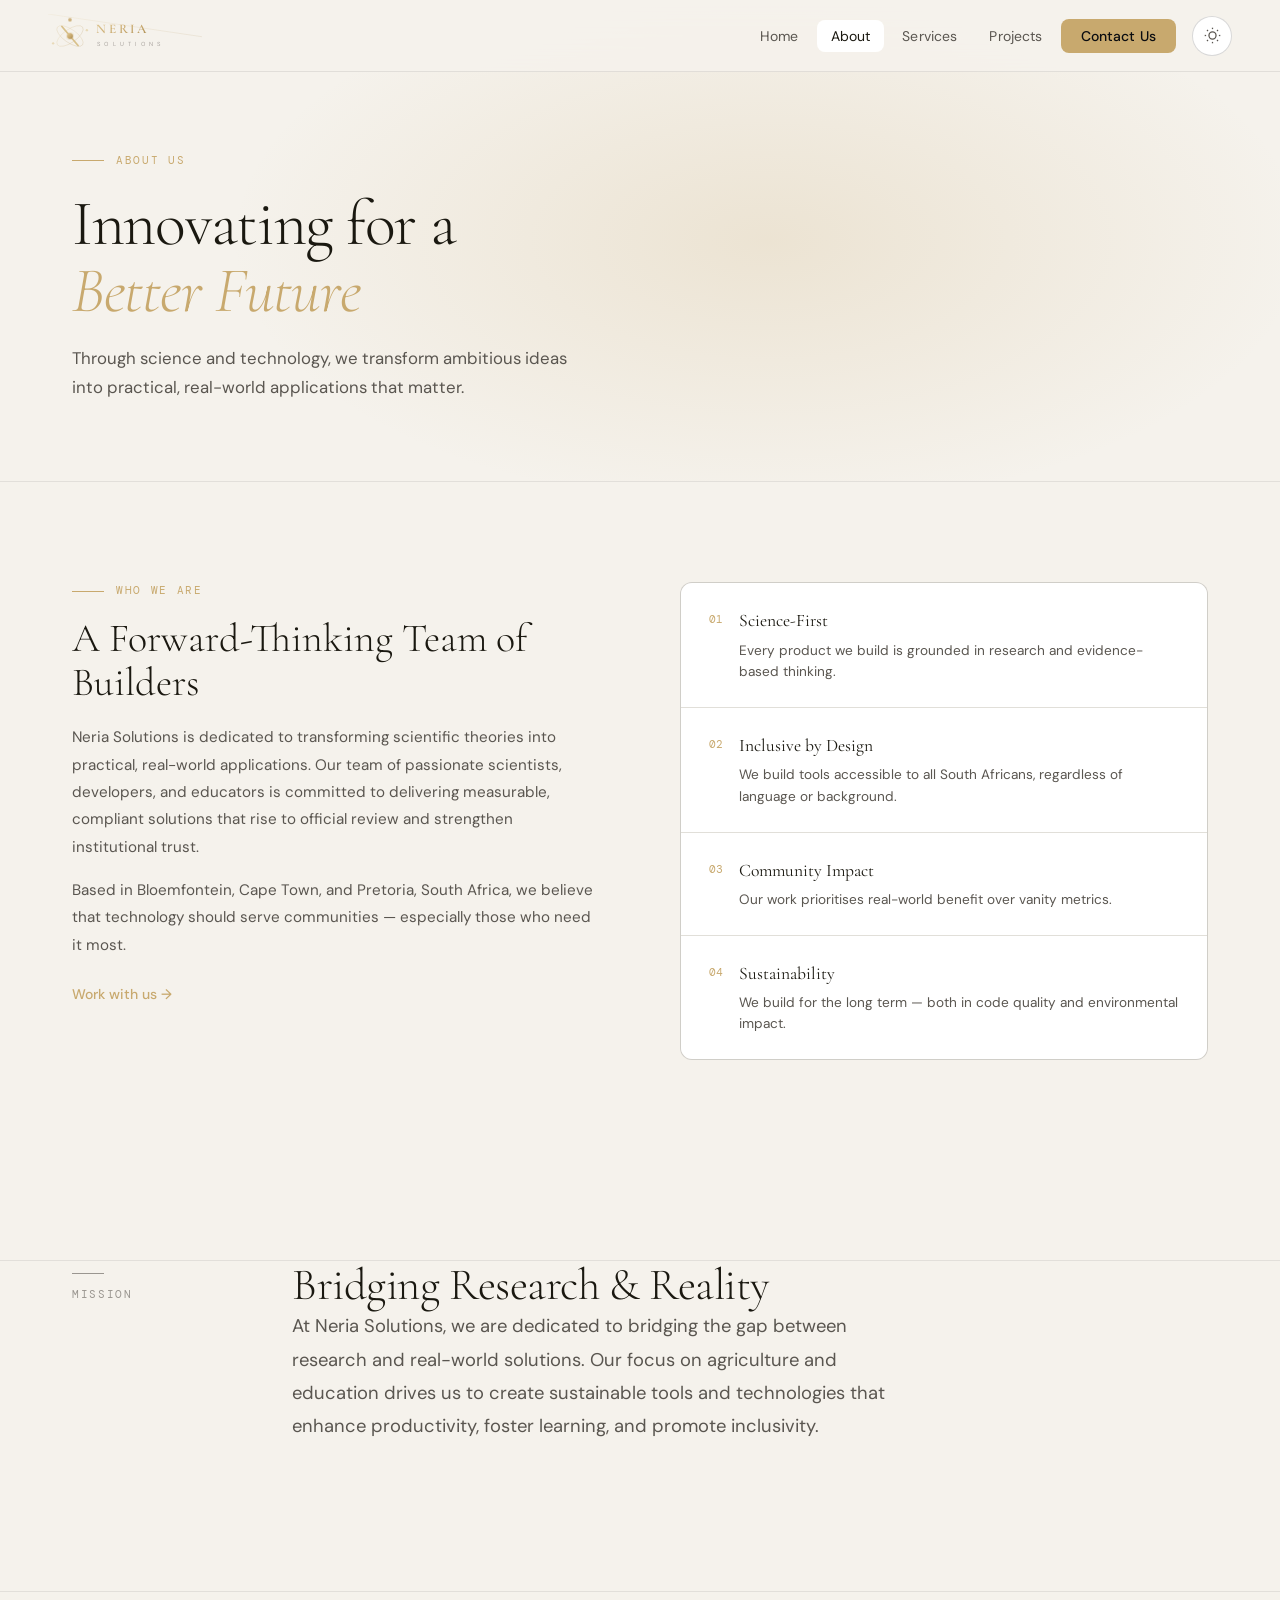
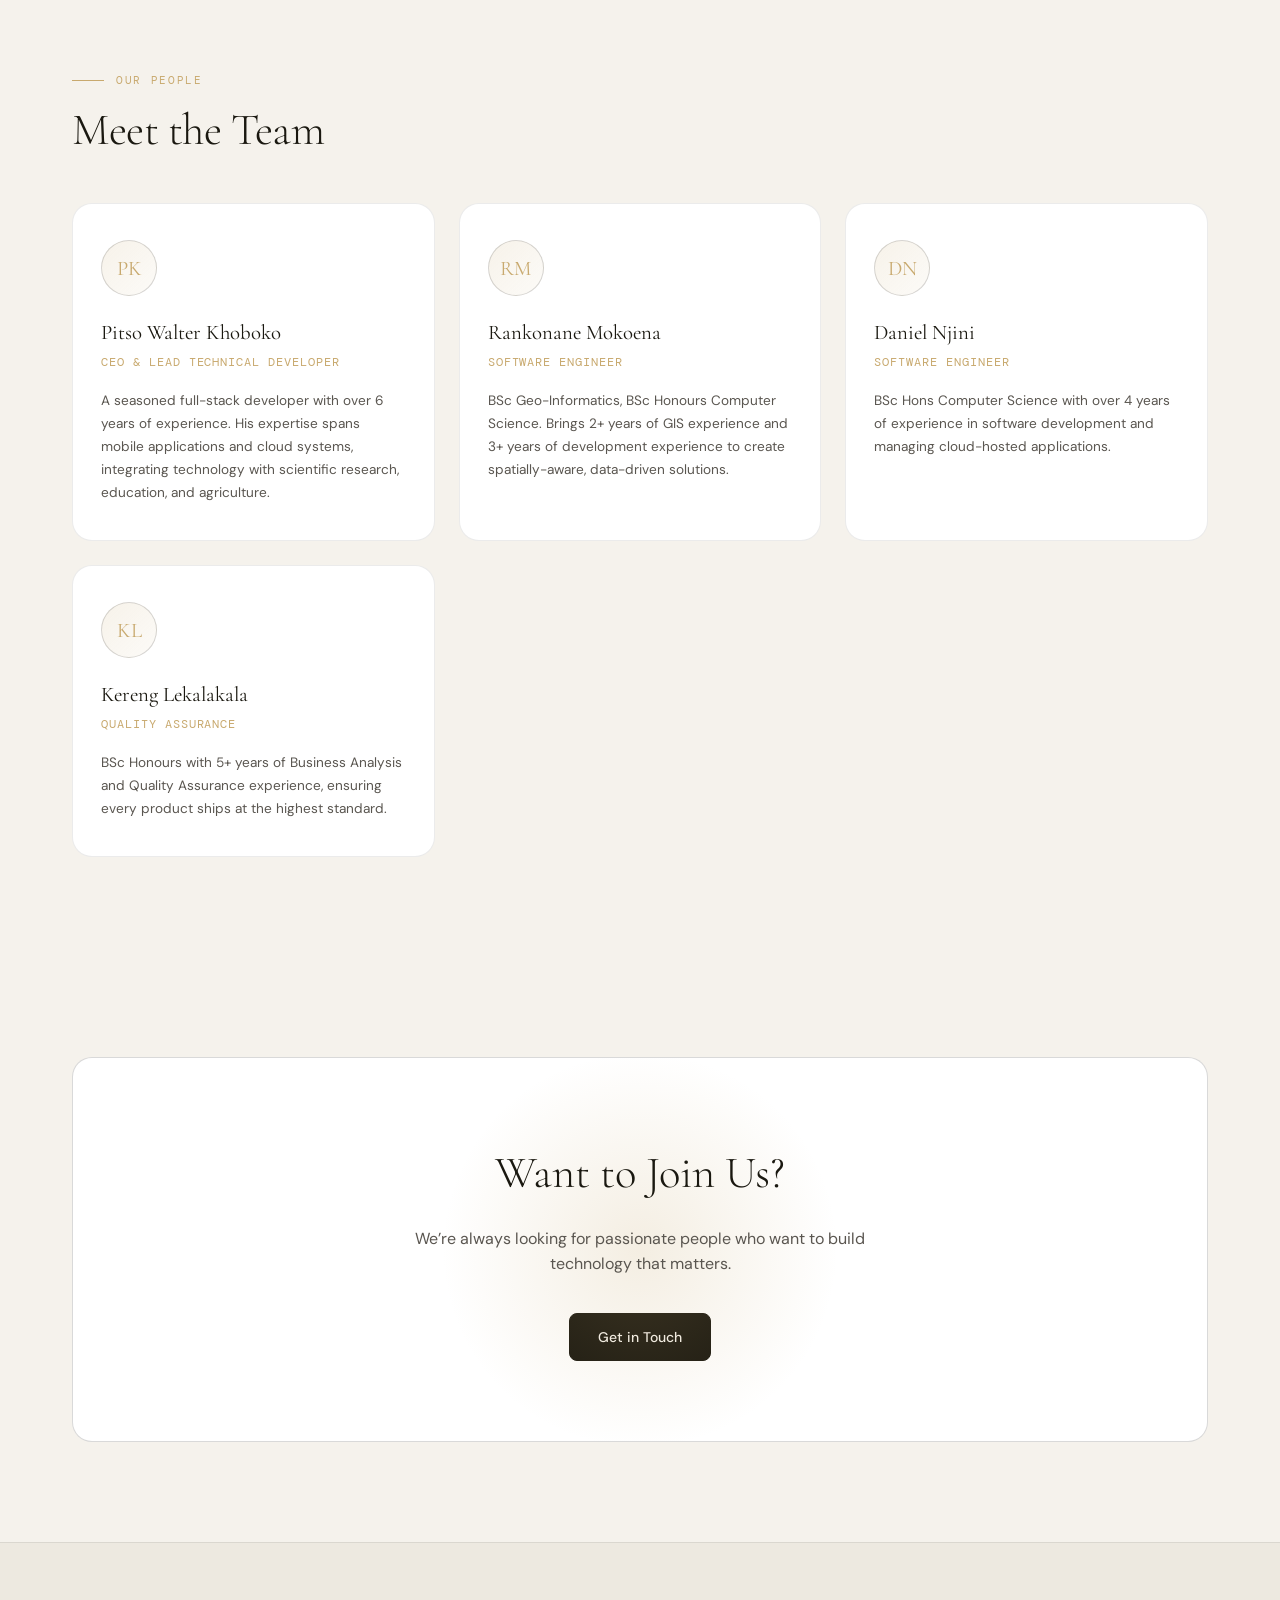
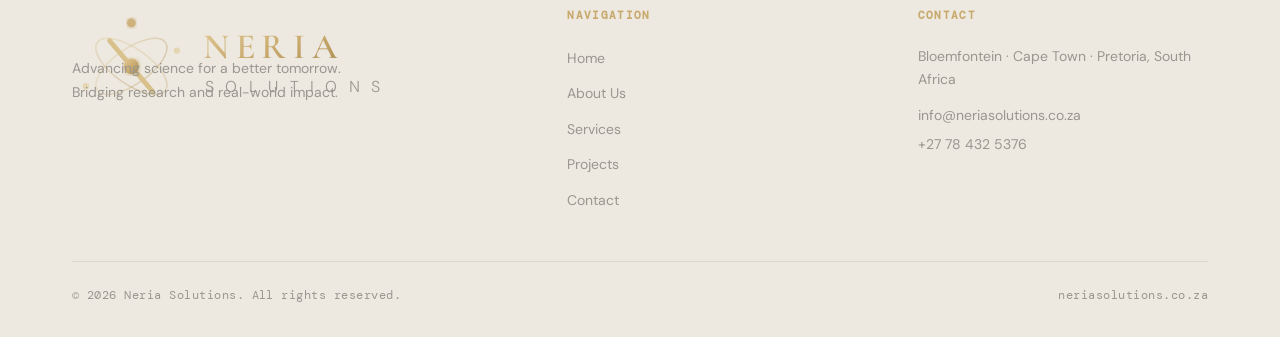
==== commit 439273b7: "needed changes" ====
--- a/about.html
+++ b/about.html
@@ -4,6 +4,8 @@
   <script>!function(){var t=localStorage.getItem('neria-theme')||(window.matchMedia('(prefers-color-scheme:dark)').matches?'dark':'light');document.documentElement.setAttribute('data-theme',t)}();</script>
   <meta charset="UTF-8"/>
   <meta name="viewport" content="width=device-width, initial-scale=1.0"/>
+  <meta name="description" content="Neria Solutions is a trusted South African science and technology partner, delivering official-quality solutions for government, education and agriculture."/>
+  <meta name="theme-color" content="#f5f2ec"/>
   <title>About Us — Neria Solutions</title>
   <link rel="preconnect" href="https://fonts.googleapis.com">
   <link href="https://fonts.googleapis.com/css2?family=Cormorant+Garamond:ital,wght@0,300;0,400;0,600;1,300;1,400&family=DM+Sans:wght@300;400;500&family=DM+Mono:wght@400&display=swap" rel="stylesheet">
@@ -13,9 +15,38 @@
   <nav class="nav" id="nav">
     <a href="index.html" class="nav-logo" aria-label="Neria Solutions" style="display:flex;align-items:center">
       <div style="height:44px;width:auto"><svg xmlns="http://www.w3.org/2000/svg" viewBox="0 0 220 60" fill="none">
-  <defs>"/><line x1="12" y1="1" x2="12" y2="3"/><line x1="12" y1="21" x2="12" y2="23"/><line x1="4.22" y1="4.22" x2="5.64" y2="5.64"/><line x1="18.36" y1="18.36" x2="19.78" y2="19.78"/><line x1="1" y1="12" x2="3" y2="12"/><line x1="21" y1="12" x2="23" y2="12"/><line x1="4.22" y1="19.78" x2="5.64" y2="18.36"/><line x1="18.36" y1="5.64" x2="19.78" y2="4.22"/></svg>
+  <defs>
+    <linearGradient id="lg1" x1="0%" y1="0%" x2="100%" y2="100%"><stop offset="0%" stop-color="#e0c994"/><stop offset="55%" stop-color="#c8a96e"/><stop offset="100%" stop-color="#a8894e"/></linearGradient>
+    <linearGradient id="lg2" x1="0%" y1="100%" x2="100%" y2="0%"><stop offset="0%" stop-color="#c8a96e"/><stop offset="100%" stop-color="#e8d8a8"/></linearGradient>
+    <filter id="gf"><feGaussianBlur stdDeviation="1.2" result="b"/><feMerge><feMergeNode in="b"/><feMergeNode in="SourceGraphic"/></feMerge></filter>
+  </defs>
+  <ellipse cx="30" cy="30" rx="21" ry="9" stroke="url(#lg1)" stroke-width="0.75" opacity="0.35" transform="rotate(-35 30 30)"/>
+  <ellipse cx="30" cy="30" rx="21" ry="9" stroke="url(#lg1)" stroke-width="0.75" opacity="0.35" transform="rotate(35 30 30)"/>
+  <line x1="19" y1="17" x2="19" y2="43" stroke="url(#lg1)" stroke-width="2.4" stroke-linecap="round"/>
+  <line x1="19" y1="17" x2="41" y2="43" stroke="url(#lg2)" stroke-width="2.4" stroke-linecap="round"/>
+  <line x1="41" y1="17" x2="41" y2="43" stroke="url(#lg1)" stroke-width="2.4" stroke-linecap="round"/>
+  <circle cx="30" cy="30" r="3.8" fill="url(#lg1)" filter="url(#gf)"/>
+  <circle cx="30" cy="8" r="2.2" fill="#c8a96e" opacity="0.85" filter="url(#gf)"/>
+  <circle cx="53" cy="22" r="1.6" fill="#e0c994" opacity="0.6"/>
+  <circle cx="7" cy="40" r="1.6" fill="#e0c994" opacity="0.6"/>
+  <text x="66" y="26" font-family="'Cormorant Garamond',Georgia,serif" font-size="18" font-weight="600" letter-spacing="3.5" fill="url(#lg1)">NERIA</text>
+  <line x="66" y="31" x2="210" y2="31" stroke="url(#lg1)" stroke-width="0.4" opacity="0.45"/>
+  <text x="67" y="43" font-family="'DM Sans',Helvetica,sans-serif" font-size="8" font-weight="300" letter-spacing="5.8" fill="var(--txd)">SOLUTIONS</text>
+</svg></div>
+    </a>
+    <div class="nav-right">
+      <ul class="nav-links" id="navLinks">
+        <li><a href="index.html">Home</a></li>
+        <li><a href="about.html" class="active">About</a></li>
+        <li><a href="services.html">Services</a></li>
+        <li><a href="projects.html">Projects</a></li>
+        <li><a href="contact.html" class="nav-cta">Contact Us</a></li>
+      </ul>
+      <button class="theme-toggle" aria-label="Toggle dark/light mode">
+        <svg class="icon-moon" viewBox="0 0 24 24" fill="none" stroke="currentColor" stroke-width="1.8"><path d="M21 12.79A9 9 0 1111.21 3 7 7 0 0021 12.79z"/></svg>
+        <svg class="icon-sun" viewBox="0 0 24 24" fill="none" stroke="currentColor" stroke-width="1.8"><circle cx="12" cy="12" r="5"/><line x1="12" y1="1" x2="12" y2="3"/><line x1="12" y1="21" x2="12" y2="23"/><line x1="4.22" y1="4.22" x2="5.64" y2="5.64"/><line x1="18.36" y1="18.36" x2="19.78" y2="19.78"/><line x1="1" y1="12" x2="3" y2="12"/><line x1="21" y1="12" x2="23" y2="12"/><line x1="4.22" y1="19.78" x2="5.64" y2="18.36"/><line x1="18.36" y1="5.64" x2="19.78" y2="4.22"/></svg>
       </button>
-      <button class="nav-toggle" id="navToggle" aria-label="Menu"><span></span><span></span><span></span></button>
+      <button class="nav-toggle" id="navToggle" aria-label="Menu" aria-expanded="false"><span></span><span></span><span></span></button>
     </div>
   </nav>
 
@@ -33,8 +64,8 @@
         <div class="about-intro-text">
           <div class="section-label"><span class="label-line"></span>Who We Are</div>
           <h2>A Forward-Thinking Team of Builders</h2>
-          <p>Neria Solutions is dedicated to transforming scientific theories into practical, real-world applications. Our team of passionate scientists, developers, and educators is committed to solving global challenges through innovation and collaboration.</p>
-          <p>Based in Bloemfontein, South Africa, we believe that technology should serve communities &mdash; especially those who need it most.</p>
+          <p>Neria Solutions is dedicated to transforming scientific theories into practical, real-world applications. Our team of passionate scientists, developers, and educators is committed to delivering measurable, compliant solutions that rise to official review and strengthen institutional trust.</p>
+          <p>Based in Bloemfontein, Cape Town, and Pretoria, South Africa, we believe that technology should serve communities &mdash; especially those who need it most.</p>
           <a href="contact.html" class="text-link" style="margin-top:8px">Work with us &rarr;</a>
         </div>
         <div class="about-values">
@@ -62,35 +93,6 @@
   <section class="team-section">
     <div class="container">
       <div class="section-label"><span class="label-line"></span>Our People</div>
-    <linearGradient id="lg1" x1="0%" y1="0%" x2="100%" y2="100%"><stop offset="0%" stop-color="#e0c994"/><stop offset="55%" stop-color="#c8a96e"/><stop offset="100%" stop-color="#a8894e"/></linearGradient>
-    <linearGradient id="lg2" x1="0%" y1="100%" x2="100%" y2="0%"><stop offset="0%" stop-color="#c8a96e"/><stop offset="100%" stop-color="#e8d8a8"/></linearGradient>
-    <filter id="gf"><feGaussianBlur stdDeviation="1.2" result="b"/><feMerge><feMergeNode in="b"/><feMergeNode in="SourceGraphic"/></feMerge></filter>
-  </defs>
-  <ellipse cx="30" cy="30" rx="21" ry="9" stroke="url(#lg1)" stroke-width="0.75" opacity="0.35" transform="rotate(-35 30 30)"/>
-  <ellipse cx="30" cy="30" rx="21" ry="9" stroke="url(#lg1)" stroke-width="0.75" opacity="0.35" transform="rotate(35 30 30)"/>
-  <line x1="19" y1="17" x2="19" y2="43" stroke="url(#lg1)" stroke-width="2.4" stroke-linecap="round"/>
-  <line x1="19" y1="17" x2="41" y2="43" stroke="url(#lg2)" stroke-width="2.4" stroke-linecap="round"/>
-  <line x1="41" y1="17" x2="41" y2="43" stroke="url(#lg1)" stroke-width="2.4" stroke-linecap="round"/>
-  <circle cx="30" cy="30" r="3.8" fill="url(#lg1)" filter="url(#gf)"/>
-  <circle cx="30" cy="8" r="2.2" fill="#c8a96e" opacity="0.85" filter="url(#gf)"/>
-  <circle cx="53" cy="22" r="1.6" fill="#e0c994" opacity="0.6"/>
-  <circle cx="7" cy="40" r="1.6" fill="#e0c994" opacity="0.6"/>
-  <text x="66" y="26" font-family="'Cormorant Garamond',Georgia,serif" font-size="18" font-weight="600" letter-spacing="3.5" fill="url(#lg1)">NERIA</text>
-  <line x1="66" y1="31" x2="210" y2="31" stroke="url(#lg1)" stroke-width="0.4" opacity="0.45"/>
-  <text x="67" y="43" font-family="'DM Sans',Helvetica,sans-serif" font-size="8" font-weight="300" letter-spacing="5.8" fill="var(--txd)">SOLUTIONS</text>
-</svg></div>
-    </a>
-    <div class="nav-right">
-      <ul class="nav-links" id="navLinks">
-        <li><a href="index.html">Home</a></li>
-        <li><a href="about.html" class="active">About</a></li>
-        <li><a href="services.html">Services</a></li>
-        <li><a href="projects.html">Projects</a></li>
-        <li><a href="contact.html" class="nav-cta">Contact Us</a></li>
-      </ul>
-      <button class="theme-toggle" aria-label="Toggle dark/light mode">
-        <svg class="icon-moon" viewBox="0 0 24 24" fill="none" stroke="currentColor" stroke-width="1.8"><path d="M21 12.79A9 9 0 1111.21 3 7 7 0 0021 12.79z"/></svg>
-        <svg class="icon-sun" viewBox="0 0 24 24" fill="none" stroke="currentColor" stroke-width="1.8"><circle cx="12" cy="12" r="5
       <h2 class="section-title">Meet the Team</h2>
       <div class="team-grid">
         <div class="team-card">
@@ -105,28 +107,21 @@
           <div class="team-role">Software Engineer</div>
           <p>BSc Geo-Informatics, BSc Honours Computer Science. Brings 2+ years of GIS experience and 3+ years of development experience to create spatially-aware, data-driven solutions.</p>
         </div>
-
         <div class="team-card">
           <div class="team-avatar">DN</div>
           <h3>Daniel Njini</h3>
           <div class="team-role">Software Engineer</div>
-          <p>Bsc Hons Computer Science with over 4+ years of experience in software development and, experience in building scalable solutions; as well as managing cloud hosted applications.</p>
+          <p>BSc Hons Computer Science with over 4 years of experience in software development and managing cloud-hosted applications.</p>
         </div>
-       
-        
         <div class="team-card">
           <div class="team-avatar">KL</div>
           <h3>Kereng Lekalakala</h3>
           <div class="team-role">Quality Assurance</div>
           <p>BSc Honours with 5+ years of Business Analysis and Quality Assurance experience, ensuring every product ships at the highest standard.</p>
         </div>
-
-
-        
       </div>
     </div>
   </section>
-
   <section class="cta-section">
     <div class="container">
       <div class="cta-box">
@@ -175,7 +170,7 @@
         </div>
         <div class="footer-contact">
           <h4>Contact</h4>
-          <p><br>Bloemfontein</p>
+          <p>Bloemfontein &middot; Cape Town &middot; Pretoria, South Africa</p>
           <a href="mailto:info&#64;neriasolutions.co.za">info&#64;neriasolutions.co.za</a>
           <a href="tel:+27784325376">+27 78 432 5376</a>
         </div>
@@ -186,6 +181,6 @@
       </div>
     </div>
   </footer>
-  <script src="main.js"></script>
+  <script src="Main.js"></script>
 </body>
 </html>
--- a/styles.css
+++ b/styles.css
@@ -32,6 +32,7 @@
 
 html{scroll-behavior:smooth}
 body{background:var(--bg);color:var(--tx);font-family:var(--font-b);font-size:16px;line-height:1.6;overflow-x:hidden;transition:background .4s,color .4s}
+body.nav-open{overflow:hidden}
 a{text-decoration:none;color:inherit}
 img{max-width:100%;display:block}
 ::-webkit-scrollbar{width:4px}
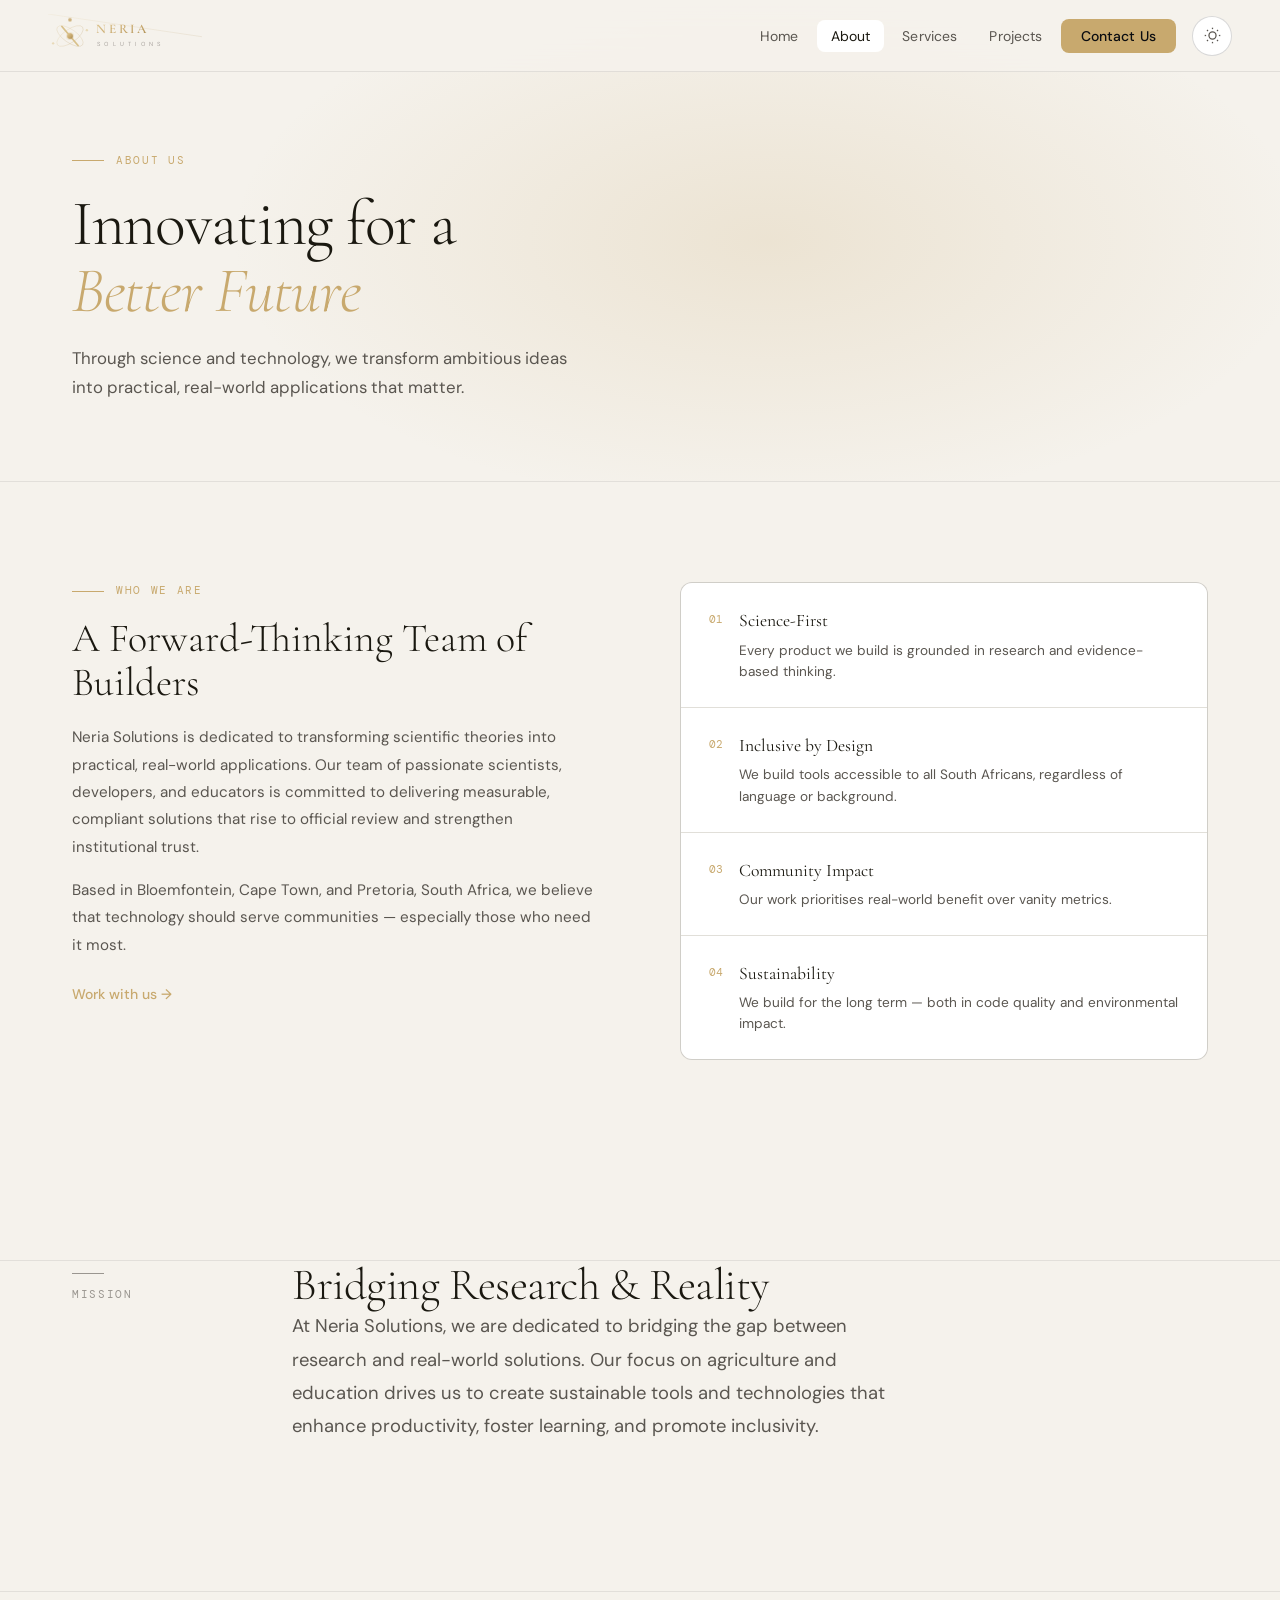
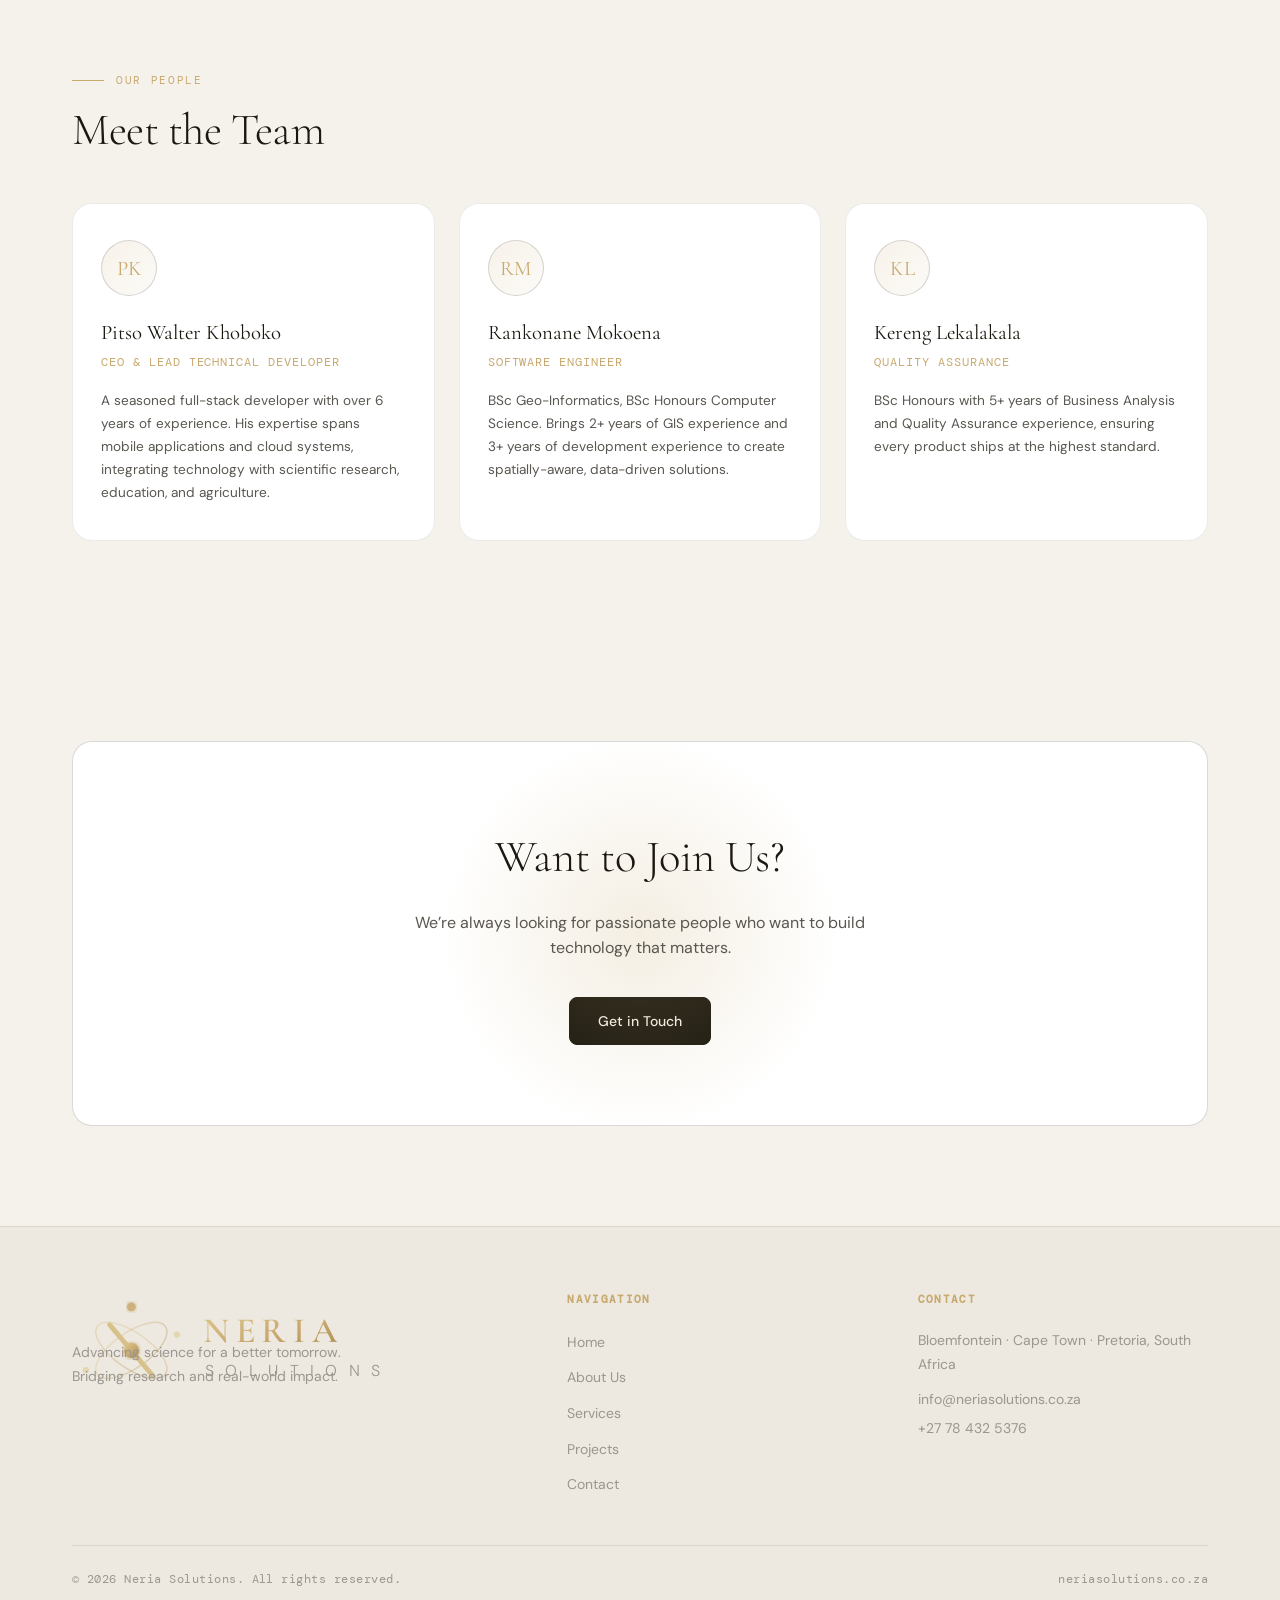
==== commit 181c03b9: "Update print statement from 'Hello' to 'Goodbye'" ====
--- a/about.html
+++ b/about.html
@@ -108,12 +108,6 @@
           <p>BSc Geo-Informatics, BSc Honours Computer Science. Brings 2+ years of GIS experience and 3+ years of development experience to create spatially-aware, data-driven solutions.</p>
         </div>
         <div class="team-card">
-          <div class="team-avatar">DN</div>
-          <h3>Daniel Njini</h3>
-          <div class="team-role">Software Engineer</div>
-          <p>BSc Hons Computer Science with over 4 years of experience in software development and managing cloud-hosted applications.</p>
-        </div>
-        <div class="team-card">
           <div class="team-avatar">KL</div>
           <h3>Kereng Lekalakala</h3>
           <div class="team-role">Quality Assurance</div>
